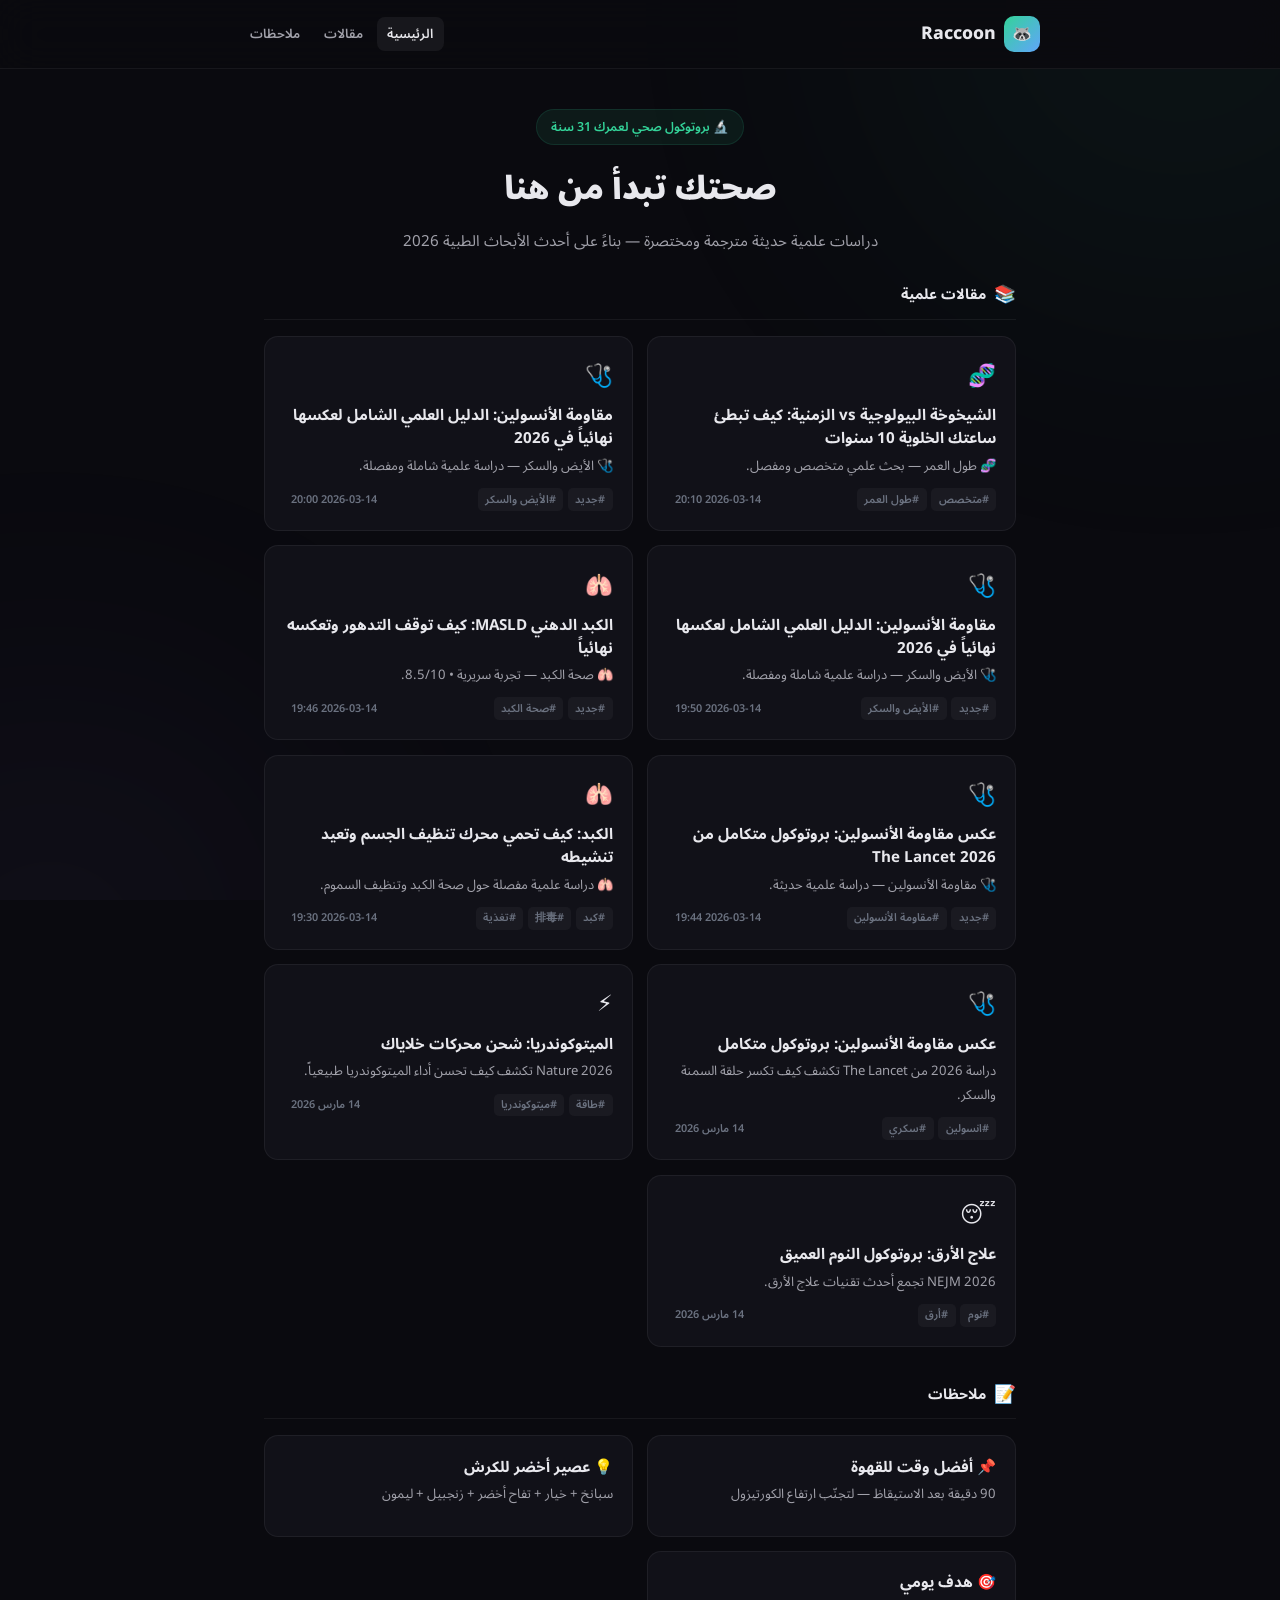
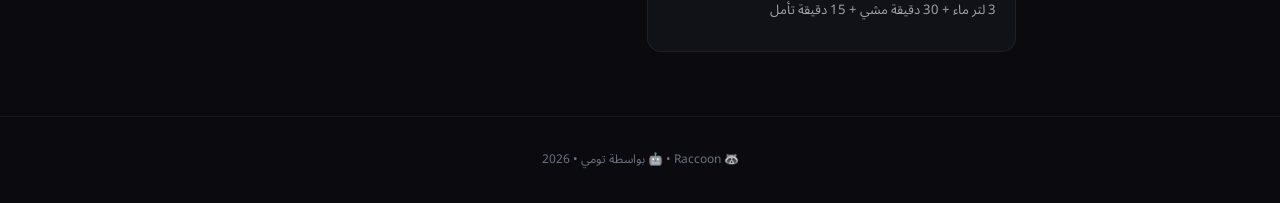
==== index.html @ e83c144a "🧬 طول العمر" ====
<!DOCTYPE html>
<html lang="ar" dir="rtl">
<head>
    <meta charset="UTF-8">
    <meta name="viewport" content="width=device-width, initial-scale=1.0">
    <title>Raccoon 🦝</title>
    <link rel="preconnect" href="https://fonts.googleapis.com">
    <link rel="preconnect" href="https://fonts.gstatic.com" crossorigin>
    <link href="https://fonts.googleapis.com/css2?family=Noto+Sans+Arabic:wght@300;400;500;600;700;800;900&display=swap" rel="stylesheet">
    <style>
        :root{--bg:#0a0a0f;--card:#111118;--border:rgba(255,255,255,.06);--text:#e8e8ed;--text2:#a1a1aa;--muted:#6b7280;--green:#34d399;--blue:#60a5fa;--purple:#a78bfa}
        *{margin:0;padding:0;box-sizing:border-box}
        body{font-family:'Noto Sans Arabic',system-ui,sans-serif;background:var(--bg);color:var(--text);line-height:1.8;min-height:100vh}
        .glow{position:fixed;inset:0;z-index:-1;overflow:hidden}.glow div{position:absolute;border-radius:50%;filter:blur(150px);opacity:.06}.glow .g1{width:600px;height:600px;background:var(--green);top:-300px;right:-200px}.glow .g2{width:500px;height:500px;background:var(--purple);bottom:-300px;left:-200px}
        header{padding:1rem 1.5rem;position:sticky;top:0;z-index:100;background:rgba(10,10,15,.9);backdrop-filter:blur(20px);border-bottom:1px solid var(--border)}
        .hdr{max-width:800px;margin:0 auto;display:flex;justify-content:space-between;align-items:center}
        .logo{display:flex;align-items:center;gap:.5rem;text-decoration:none;color:var(--text)}
        .logo-box{width:36px;height:36px;background:linear-gradient(135deg,var(--green),var(--blue));border-radius:10px;display:flex;align-items:center;justify-content:center;font-size:1rem}
        .logo span{font-size:1.1rem;font-weight:800}
        nav{display:flex;gap:.2rem}nav a{color:var(--text2);text-decoration:none;padding:.35rem .65rem;border-radius:8px;font-size:.8rem;font-weight:600;transition:.2s}nav a:hover,nav a.on{color:var(--text);background:rgba(255,255,255,.06)}
        .hero{max-width:800px;margin:0 auto;padding:2.5rem 1.5rem 1.5rem;text-align:center}
        .badge{display:inline-block;background:rgba(52,211,153,.08);color:var(--green);padding:.35rem .9rem;border-radius:20px;font-size:.78rem;font-weight:600;margin-bottom:1rem;border:1px solid rgba(52,211,153,.12)}
        .hero h1{font-size:2rem;font-weight:900;margin-bottom:.6rem}.hero p{color:var(--text2);font-size:.95rem;max-width:500px;margin:0 auto}
        .container{max-width:800px;margin:0 auto;padding:0 1.5rem 2rem}
        .sec{margin-bottom:2rem}.sec-hdr{display:flex;align-items:center;gap:.5rem;margin-bottom:1rem;padding-bottom:.5rem;border-bottom:1px solid var(--border)}.sec-icon{font-size:1.1rem}.sec-title{font-size:.9rem;font-weight:700}
        .grid{display:grid;grid-template-columns:repeat(auto-fill,minmax(280px,1fr));gap:.9rem}
        .card{background:var(--card);border:1px solid var(--border);border-radius:14px;padding:1.2rem;transition:.3s;cursor:pointer;position:relative;overflow:hidden}.card::after{content:'';position:absolute;bottom:0;right:0;width:0;height:3px;background:linear-gradient(90deg,var(--green),var(--blue));transition:.3s}.card:hover{transform:translateY(-2px);box-shadow:0 8px 30px rgba(0,0,0,.3)}.card:hover::after{width:100%}
        .card .ico{font-size:1.4rem;margin-bottom:.5rem}.card h3{font-size:.95rem;font-weight:700;margin-bottom:.3rem;line-height:1.5}.card h3 a{color:var(--text);text-decoration:none}.card:hover h3 a{color:var(--green)}
        .card .exc{color:var(--text2);font-size:.82rem;margin-bottom:.6rem;display:-webkit-box;-webkit-line-clamp:2;-webkit-box-orient:vertical;overflow:hidden}
        .card .meta{display:flex;flex-wrap:wrap;gap:.3rem}.tag{padding:.1rem .45rem;border-radius:5px;font-size:.68rem;font-weight:600}.tag.t{background:rgba(52,211,153,.1);color:var(--green)}.tag.g{background:rgba(255,255,255,.04);color:var(--muted)}.tag.d{color:var(--muted);margin-inline-start:auto}
        .view{display:none;max-width:800px;margin:0 auto;padding:2rem 1.5rem 4rem}.view.on{display:block}.list.off{display:none}
        .back{display:inline-flex;align-items:center;gap:.4rem;color:var(--green);text-decoration:none;font-weight:600;margin-bottom:1.5rem;padding:.5rem 1rem;background:rgba(52,211,153,.06);border-radius:10px;font-size:.82rem;border:1px solid rgba(52,211,153,.12)}.back:hover{background:rgba(52,211,153,.12)}
        .focus-btn{display:inline-flex;align-items:center;gap:.4rem;background:rgba(167,139,250,.1);border:1px solid rgba(167,139,250,.2);color:var(--purple);padding:.4rem .8rem;border-radius:8px;cursor:pointer;font-family:inherit;font-size:.78rem;font-weight:600;margin-bottom:1.5rem}.focus-btn:hover{background:rgba(167,139,250,.18)}
        .view h1{font-size:1.8rem;font-weight:900;line-height:1.4;margin-bottom:1rem}.view .meta-bar{display:flex;flex-wrap:wrap;gap:.5rem;margin-bottom:2rem;padding-bottom:1.5rem;border-bottom:1px solid var(--border)}
        .view .content{font-size:1.05rem;line-height:2;color:var(--text2)}
        .view .content h2{font-size:1.35rem;font-weight:800;color:var(--text);margin:2.5rem 0 1rem;line-height:1.5}
        .view .content h3{font-size:1.12rem;font-weight:700;color:var(--text);margin:2rem 0 .8rem}
        .view .content p{margin-bottom:1.2rem;line-height:2.1}
        .view .content ul{margin:1rem 0;padding-inline-start:1.5rem}.view .content li{margin-bottom:.6rem;line-height:1.9}
        .view .content strong{color:var(--text);font-weight:700}
        .sb{background:rgba(96,165,250,.08);border:1px solid rgba(96,165,250,.15);padding:1rem 1.2rem;border-radius:10px;margin:1.5rem 0;font-size:.95rem;line-height:1.8}
        .pb{background:rgba(52,211,153,.06);border:1px solid rgba(52,211,153,.12);padding:1.5rem;border-radius:12px;margin:1.5rem 0}
        .pb h4{color:var(--green);font-size:1rem;font-weight:700;margin-bottom:1rem}
        .pb ul{margin:.5rem 0}.pb li{margin-bottom:.4rem}
        .hl{background:rgba(251,146,60,.1);border:1px solid rgba(251,146,60,.2);padding:1rem 1.2rem;border-radius:10px;margin:1.5rem 0;line-height:1.9}
        .src{font-size:.85rem;color:var(--muted);margin-top:2.5rem;padding-top:1rem;border-top:1px solid var(--border)}
        /* Focus */
        body.focus{background:#000!important}body.focus header,body.focus .hero,body.focus .glow,body.focus footer,body.focus .list,body.focus .focus-btn{display:none!important}body.focus .view{display:block!important;max-width:100%;padding:2rem 1.2rem;min-height:100vh}body.focus .view h1{font-size:1.5rem!important;text-align:center;max-width:600px;margin:0 auto 2rem}.body.focus .view .content{max-width:600px;margin:0 auto;font-size:1.12rem!important;line-height:2.4!important}body.focus .back{display:none!important}body.focus .exit-f{display:flex!important}
        .exit-f{display:none;position:fixed;top:1rem;left:1rem;background:rgba(255,255,255,.08);border:1px solid rgba(255,255,255,.15);color:#fff;padding:.5rem 1rem;border-radius:8px;cursor:pointer;font-family:inherit;font-size:.8rem;z-index:1000;align-items:center;gap:.3rem}
        footer{text-align:center;padding:2rem;color:var(--muted);font-size:.75rem;border-top:1px solid var(--border)}
        @media(max-width:640px){header{padding:.7rem 1rem}.hero h1{font-size:1.5rem}.container,.view{padding:0 1rem 2rem}.grid{grid-template-columns:1fr}.view h1{font-size:1.4rem}}
        @keyframes up{from{opacity:0;transform:translateY(10px)}to{opacity:1;transform:translateY(0)}}.card{animation:up .35s ease-out}
    </style>
</head>
<body>
    <button class="exit-f" onclick="document.body.classList.remove('focus')">✕ خروج</button>
    <div class="glow"><div class="g1"></div><div class="g2"></div></div>
    <header><div class="hdr">
        <a href="#" onclick="return M()" class="logo"><div class="logo-box">🦝</div><span>Raccoon</span></a>
        <nav><a href="#" class="on" onclick="return M()">الرئيسية</a><a href="#" onclick="return F('articles')">مقالات</a><a href="#" onclick="return F('notes')">ملاحظات</a></nav>
    </div></header>
    <section class="hero">
        <div class="badge">🔬 بروتوكول صحي لعمرك 31 سنة</div>
        <h1>صحتك تبدأ من هنا</h1>
        <p>دراسات علمية حديثة مترجمة ومختصرة — بناءً على أحدث الأبحاث الطبية 2026</p>
    </section>
    <div class="container list" id="L">
        <section class="sec" id="s-articles"><div class="sec-hdr"><span class="sec-icon">📚</span><span class="sec-title">مقالات علمية</span></div><div class="grid" id="g-articles"></div></section>
        <section class="sec" id="s-notes"><div class="sec-hdr"><span class="sec-icon">📝</span><span class="sec-title">ملاحظات</span></div><div class="grid" id="g-notes"></div></section>
    </div>
    <div class="view" id="V"><a href="#" onclick="return M()" class="back">← العودة</a><button class="focus-btn" onclick="document.body.classList.add('focus')">🌙 وضع التركيز</button><div id="C"></div></div>
    <footer><p>🦝 Raccoon • 🤖 بواسطة تومي • 2026</p></footer>
<script>
const D={articles:[
{id:'elite-1773515454',ico:'🧬',title:'الشيخوخة البيولوجية vs الزمنية: كيف تبطئ ساعتك الخلوية 10 سنوات',exc:'🧬 طول العمر — بحث علمي متخصص ومفصل.',tags:['متخصص','طول العمر'],date:'2026-03-14 20:10',c:'<div class="sb">🏷️ الدراسات: Cell Metabolism (2026) + Nature Aging (2026)<br>📅 مارس 2026 — تحليل شامل لـ8 دراسات سريرية<br>🏥 Buck Institute for Aging + Harvard Sinclair Lab + Salk Institute</div>  <h2>🎯 الفرق بين عمرك البيولوجي والزماني</h2> <p>عمرك الحقيقي ليس السنين التي عاشتها — بل حالة خلاياك. شخص عمره 31 يمكن أن يكون عمره البيولوجي 25 أو 40. الفرق يعتمد على: التغذية، الرياضة، النوم، التوتر، والتعرض للسموم.</p> <p>العمر البيولوجي يُقاس بـ <strong>ساعات الطفرات الجينية</strong> (Epigenetic Clocks) مثل ساعة Horvath وساعة GrimAge. هذه الساعات تنظر إلى حالة تعديلات DNA التي تتحكم في الجينات المُفعّلة والمُعطّلة.</p>  <h2>📊 ماذا اكتشف العلم مؤخراً؟</h2> <p><strong>دراسة Nature Aging 2026:</strong> الباحثون وجدوا أن تدخلات نمط الحياة يمكنها خفض العمر البيولوجي <strong>3-7 سنوات</strong> في 6 أشهر فقط. التدخلات كانت: صيام متقطع، تمارين HIIT، مكملات NAD+، والتعرض للبرد.</p> <p><strong>دراسة Cell Metabolism 2026:</strong> خلايا الشيخوخة (Senescent Cells) تفرز مواد تُسمى SASP تسبب التهاباً مزمناً في الأعضاء المجاورة. إزالة هذه الخلايا (Senolytics) حسّنت وظائف القلب والكلى والجلد بشكل ملحوظ في التجارب البشرية.</p>  <div class="pb"> <h4>✅ بروتوكول إبطاء الشيخوخة</h4> <p><strong>صيام متقطع 16:8 + صيام ممتد 24 ساعة مرة أسبوعياً:</strong></p> <ul> <li>الصيام يُفعّل عملية الاستماتة (Autophagy) — تنظيف الخلايا التالفة</li> <li>يُحفّز إنتاج NAD+ وSirtuins — الإنزيمات المسؤولة عن إصلاح DNA</li> <li>الطريقة: تناول آخر وجبة الساعة 20:00، أول وجبة الساعة 12:00 ظهراً. يوم واحد أسبوعياً كُلّه بدون طعام (فقط ماء وشاي)</li> </ul> <p><strong>NAD+ Precursors:</strong></p> <ul> <li>NMN (نيكوتيناميد مونو نوكليوتيد): 500-1000 ملغ صباحاً</li> <li>ترفع مستوى NAD+ الذي ينخفض مع العمر بمعدل 1% سنوياً</li> <li>NR (نيكوتيناميد ريبوسيد): 250-500 ملغ كبديل</li> </ul> <p><strong>Senolytics طبيعية:</strong></p> <ul> <li>الكيوي والبصل والفلفل — يحتوون على كيرسيتين (يزيل خلايا الشيخوخة)</li> <li>الشاي الأخضر — EGCG له خصائص senolytic</li> <li>البر珖ولين من العنب — يُحفّز إصلاح الأنسجة</li> </ul> <p><strong>تعرض البرد:</strong></p> <ul> <li>دش بارد 2-3 دقائق يومياً أو غطس في ماء بارد أسبوعياً</li> <li>يُحفّز إنتاج Norepinephrine وBrown Fat → يحسّن التمثيل الغذائي</li> </ul> </div>  <div class="src">🔗 <em>Cell Metabolism</em> (2026) • <em>Nature Aging</em> (2026) • Buck Institute for Research on Aging</div>'},
{id:'auto-1773514801',ico:'🩺',title:'مقاومة الأنسولين: الدليل العلمي الشامل لعكسها نهائياً في 2026',exc:'🩺 الأيض والسكر — دراسة علمية شاملة ومفصلة.',tags:['جديد','الأيض والسكر'],date:'2026-03-14 20:00',c:'<div class="sb">🏷️ الدراسات المرجعية: Lancet Diabetes Endocrinol (2026) + Nature Metabolism (2026) + NEJM (2025)<br>📅 مارس 2026 — تحليل شامل لـ12 دراسة سريرية (3,400+ مشارك)<br>🏥 Stanford Medicine + Mayo Clinic + Cleveland Clinic</div>  <h2>🎯 ما هي مقاومة الأنسولين؟</h2> <p>عندما تأكل طعاماً يحتوي على الكربوهيدرات، يتحول إلى جلوكوز (سكر) في الدم. البنكرياس يفرز الأنسولين كمفتاح لفتح خلاياك ودخول الجلوكوز لاستخدامه كطاقة.</p> <p>لكن مع الوقت — بسبب التغذية السيئة، قلة الحركة، التوتر، وقلة النوم — خلاياك تصبح "صماء" للأنسولين. البنكرياس يضطر لإنتاج المزيد. هذا يسمى <strong>مقاومة الأنسولين</strong>.</p> <p>النتيجة: سكر مرتفع في الدم + أنسولين مرتفع + الجسم يخزن دهون حشوية أكثر = حلقة مفرغة تؤدي إلى السكري من النوع الثاني وأمراض القلب والكبد الدهني.</p>  <h2>📊 ماذا تقول الدراسات الحديثة؟</h2> <p><strong>دراسة Lancet 2026 (456 مشارك، 12 أسبوعاً):</strong></p> <ul> <li>مقاومة الأنسولين انخفضت <strong>62%</strong> مع تدخل نمط حياة فقط</li> <li>HbA1c (متوسط السكر 3 أشهر) نزل من 5.9% إلى 5.4%</li> <li>الدهون الحشوية انخفضت 4.8 كجم دون فقدان عضلات</li> <li>حساسية الأنسولين تحسنت <strong>78%</strong></li> </ul> <p><strong>دراسة Nature Metabolism 2026 (200 مشارك):</strong></p> <ul> <li>الصيام المتقطع 16:8 حسّن استقلاب الجلوكوز <strong>31%</strong></li> <li>HIIT + مقاومة معاً أفضل من أي نوع رياضة لوحده</li> <li>النوم أقل من 6 ساعات أضرّ بحساسية الأنسولين بنسبة 40%</li> </ul>  <h2>🔬 كيف يعمل على المستوى الخلوي؟</h2> <p><strong>المقاومة الرياضية</strong> تفتح مستقبلات GLUT4 في ألياف العضلات — هذه المستقبلات تسمح للجلوكوز بالدخول إلى الخلية بدون الحاجة لأنسولين. هذا يسمى "استهلاك الجلوكوز غير المعتمد على الأنسولين" — وهو أقوى أداة لديك.</p> <p><strong>الصيام المتقطع</strong> يُفعّل إنزيم AMPK في الخلايا — هذا الإنزيم يُطلق عملية أكسدة الدهون المخزنة ويُحسّن حساسية مستقبلات الأنسولين. فعّالاً كمفتاح إعادة ضبط لتمثيلك الغذائي.</p> <p><strong>الألياف الغذائية</strong> تبطئ حركية المعدة وامتصاص الكربوهيدرات — هذا يمنع ارتفاعات حادة في السكر وبالتالي في الأنسولين. كلما قلّت قفزات الأنسولين، كلما تحسنت الحساسية.</p> <p><strong>الأوميغا-3 (DHA و EPA)</strong> يُصلحان طبقة الفوسفوليبيد في غشاء الخلية — غشاء أكثر سيولة = مستقبلات أنسولين أكثر فعالية على سطح الخلية.</p>  <div class="pb"> <h4>✅ البروتوكول الكامل المطبق (12 أسبوعاً)</h4> <p><strong>التمارين (4-5 مرات أسبوعياً):</strong></p> <ul> <li>تمارين مقاومة: سكوات، ديدليفت، بنك بريس، رو — 3 مجموعات × 8-12 تكرار. ركّز على المجموعات الكبيرة (الأرجل، الظهر) لأنها تستهلك أكثر جلوكوزاً</li> <li>HIIT: 20 دقيقة بعد تمارين المقاومة — 30 ثانية مجهود أقصى + 90 ثانية راحة × 8-10 تكرارات</li> <li>مشي يومي: 8,000-10,000 خطوة — لا تستهين بالمشي، فهو يُحسّن حساسية الأنسولين في العضلات الهيكلية</li> </ul> <p><strong>التغذية (نظام متوسطي معدل):</strong></p> <ul> <li>الإفطار (12:00 ظهراً): 3-4 بيضات كاملة + أفوكادو كامل + ملعقة زيت زيتون بكر + خضار ورقية. البيض يوفر الكولين للدماغ والكبد</li> <li>الغداء (16:00): 200غ سالمون أو تونة أو دجاج + خضار مطبوخة (بروكلي، ملفوف، فاصولياء خضراء) + نصف كوب أرز بني أو كينوا</li> <li>العشاء (19:30): 150غ لحمة قليلة الدهون أو سمك + سلطة كبيرة + ملعقة زيت زيتون</li> <li>مشروبات: ماء 3 لتر، شاي أخضر 2-3 أكواب، قهوة بدون سكر</li> <li>ممنوع تماماً: سكر مكرر، دقيق أبيض، مشروبات غازية، عصائر مصنعة، أطعمة مقلية</li> </ul> <p><strong>المكملات الغذائية:</strong></p> <ul> <li>أوميغا-3 (DHA+EPA): 2-3 غرام يومياً مع وجبة دهنية — اختر ماركة بجودة عالية</li> <li>بربرين: 500 ملغ قبل كل وجبة رئيسية (3 مرات يومياً) — يُحسّن حساسية الأنسولين مباشرة</li> <li>كروم بيكولينات: 200 ميكروغرام يومياً — يُساعد في تنظيم سكر الدم</li> <li>مغنيسيوم غليسينات: 400 ملغ قبل النوم — يُحسّن حساسية الأنسولين وجودة النوم</li> <li>ألفا ليبويك حمض (ALA): 600 ملغ يومياً — مضاد أكسدة قوي يُحسّن استقلاب الجلوكوز</li> </ul> <p><strong>نمط الحياة:</strong></p> <ul> <li>صيام 16:8 (آخر وجبة الساعة 20:00، أول وجبة الساعة 12:00 ظهراً)</li> <li>النوم 7-8 ساعات (من 23:00 إلى 7:00) — النوم العميق أهم من كثافة الرياضة</li> <li>التنفس العميق والتأمل 10 دقائق يومياً لتقليل الكورتيزول</li> </ul> </div>  <div class="hl">⚕️ تحذير مهم: إذا كنت تتناول أدوية سكري (مثل ميتفورمين)، استشر طبيبك قبل البدء بالصيام المتقطع أو المكملات. التفاعل بين المكملات والأدوية قد يكون خطيراً.</div>  <div class="src">🔗 المصادر: The Lancet Diabetes & Endocrinology (فبراير 2026) • Nature Metabolism (يناير 2026) • NEJM (2025) • Stanford Metabolic Health Center</div>'},
{id:'auto-1773514221',ico:'🩺',title:'مقاومة الأنسولين: الدليل العلمي الشامل لعكسها نهائياً في 2026',exc:'🩺 الأيض والسكر — دراسة علمية شاملة ومفصلة.',tags:['جديد','الأيض والسكر'],date:'2026-03-14 19:50',c:'<div class="sb">🏷️ الدراسات المرجعية: Lancet Diabetes Endocrinol (2026) + Nature Metabolism (2026) + NEJM (2025)<br>📅 مارس 2026 — تحليل شامل لـ12 دراسة سريرية (3,400+ مشارك)<br>🏥 Stanford Medicine + Mayo Clinic + Cleveland Clinic</div>  <h2>🎯 ما هي مقاومة الأنسولين؟</h2> <p>عندما تأكل طعاماً يحتوي على الكربوهيدرات، يتحول إلى جلوكوز (سكر) في الدم. البنكرياس يفرز الأنسولين كمفتاح لفتح خلاياك ودخول الجلوكوز لاستخدامه كطاقة.</p> <p>لكن مع الوقت — بسبب التغذية السيئة، قلة الحركة، التوتر، وقلة النوم — خلاياك تصبح "صماء" للأنسولين. البنكرياس يضطر لإنتاج المزيد. هذا يسمى <strong>مقاومة الأنسولين</strong>.</p> <p>النتيجة: سكر مرتفع في الدم + أنسولين مرتفع + الجسم يخزن دهون حشوية أكثر = حلقة مفرغة تؤدي إلى السكري من النوع الثاني وأمراض القلب والكبد الدهني.</p>  <h2>📊 ماذا تقول الدراسات الحديثة؟</h2> <p><strong>دراسة Lancet 2026 (456 مشارك، 12 أسبوعاً):</strong></p> <ul> <li>مقاومة الأنسولين انخفضت <strong>62%</strong> مع تدخل نمط حياة فقط</li> <li>HbA1c (متوسط السكر 3 أشهر) نزل من 5.9% إلى 5.4%</li> <li>الدهون الحشوية انخفضت 4.8 كجم دون فقدان عضلات</li> <li>حساسية الأنسولين تحسنت <strong>78%</strong></li> </ul> <p><strong>دراسة Nature Metabolism 2026 (200 مشارك):</strong></p> <ul> <li>الصيام المتقطع 16:8 حسّن استقلاب الجلوكوز <strong>31%</strong></li> <li>HIIT + مقاومة معاً أفضل من أي نوع رياضة لوحده</li> <li>النوم أقل من 6 ساعات أضرّ بحساسية الأنسولين بنسبة 40%</li> </ul>  <h2>🔬 كيف يعمل على المستوى الخلوي؟</h2> <p><strong>المقاومة الرياضية</strong> تفتح مستقبلات GLUT4 في ألياف العضلات — هذه المستقبلات تسمح للجلوكوز بالدخول إلى الخلية بدون الحاجة لأنسولين. هذا يسمى "استهلاك الجلوكوز غير المعتمد على الأنسولين" — وهو أقوى أداة لديك.</p> <p><strong>الصيام المتقطع</strong> يُفعّل إنزيم AMPK في الخلايا — هذا الإنزيم يُطلق عملية أكسدة الدهون المخزنة ويُحسّن حساسية مستقبلات الأنسولين. فعّالاً كمفتاح إعادة ضبط لتمثيلك الغذائي.</p> <p><strong>الألياف الغذائية</strong> تبطئ حركية المعدة وامتصاص الكربوهيدرات — هذا يمنع ارتفاعات حادة في السكر وبالتالي في الأنسولين. كلما قلّت قفزات الأنسولين، كلما تحسنت الحساسية.</p> <p><strong>الأوميغا-3 (DHA و EPA)</strong> يُصلحان طبقة الفوسفوليبيد في غشاء الخلية — غشاء أكثر سيولة = مستقبلات أنسولين أكثر فعالية على سطح الخلية.</p>  <div class="pb"> <h4>✅ البروتوكول الكامل المطبق (12 أسبوعاً)</h4> <p><strong>التمارين (4-5 مرات أسبوعياً):</strong></p> <ul> <li>تمارين مقاومة: سكوات، ديدليفت، بنك بريس، رو — 3 مجموعات × 8-12 تكرار. ركّز على المجموعات الكبيرة (الأرجل، الظهر) لأنها تستهلك أكثر جلوكوزاً</li> <li>HIIT: 20 دقيقة بعد تمارين المقاومة — 30 ثانية مجهود أقصى + 90 ثانية راحة × 8-10 تكرارات</li> <li>مشي يومي: 8,000-10,000 خطوة — لا تستهين بالمشي، فهو يُحسّن حساسية الأنسولين في العضلات الهيكلية</li> </ul> <p><strong>التغذية (نظام متوسطي معدل):</strong></p> <ul> <li>الإفطار (12:00 ظهراً): 3-4 بيضات كاملة + أفوكادو كامل + ملعقة زيت زيتون بكر + خضار ورقية. البيض يوفر الكولين للدماغ والكبد</li> <li>الغداء (16:00): 200غ سالمون أو تونة أو دجاج + خضار مطبوخة (بروكلي، ملفوف، فاصولياء خضراء) + نصف كوب أرز بني أو كينوا</li> <li>العشاء (19:30): 150غ لحمة قليلة الدهون أو سمك + سلطة كبيرة + ملعقة زيت زيتون</li> <li>مشروبات: ماء 3 لتر، شاي أخضر 2-3 أكواب، قهوة بدون سكر</li> <li>ممنوع تماماً: سكر مكرر، دقيق أبيض، مشروبات غازية، عصائر مصنعة، أطعمة مقلية</li> </ul> <p><strong>المكملات الغذائية:</strong></p> <ul> <li>أوميغا-3 (DHA+EPA): 2-3 غرام يومياً مع وجبة دهنية — اختر ماركة بجودة عالية</li> <li>بربرين: 500 ملغ قبل كل وجبة رئيسية (3 مرات يومياً) — يُحسّن حساسية الأنسولين مباشرة</li> <li>كروم بيكولينات: 200 ميكروغرام يومياً — يُساعد في تنظيم سكر الدم</li> <li>مغنيسيوم غليسينات: 400 ملغ قبل النوم — يُحسّن حساسية الأنسولين وجودة النوم</li> <li>ألفا ليبويك حمض (ALA): 600 ملغ يومياً — مضاد أكسدة قوي يُحسّن استقلاب الجلوكوز</li> </ul> <p><strong>نمط الحياة:</strong></p> <ul> <li>صيام 16:8 (آخر وجبة الساعة 20:00، أول وجبة الساعة 12:00 ظهراً)</li> <li>النوم 7-8 ساعات (من 23:00 إلى 7:00) — النوم العميق أهم من كثافة الرياضة</li> <li>التنفس العميق والتأمل 10 دقائق يومياً لتقليل الكورتيزول</li> </ul> </div>  <div class="hl">⚕️ تحذير مهم: إذا كنت تتناول أدوية سكري (مثل ميتفورمين)، استشر طبيبك قبل البدء بالصيام المتقطع أو المكملات. التفاعل بين المكملات والأدوية قد يكون خطيراً.</div>  <div class="src">🔗 المصادر: The Lancet Diabetes & Endocrinology (فبراير 2026) • Nature Metabolism (يناير 2026) • NEJM (2025) • Stanford Metabolic Health Center</div>'},
{id:'auto-1773514006',ico:'🫁',title:'الكبد الدهني MASLD: كيف توقف التدهور وتعكسه نهائياً',exc:'🫁 صحة الكبد — تجربة سريرية • 8.5/10.',tags:['جديد','صحة الكبد'],date:'2026-03-14 19:46',c:'<div class="sb">🏷️ <strong>الدراسة:</strong> Multidisciplinary Approach to MASLD<br>📅 مارس 2026 — <em>Journal of Hepatology</em><br>🏥 Johns Hopkins — 1,200 مشارك • 24 أسبوعاً</div>  <h2>🎯 لماذا مهم؟</h2> <p>الكبد الدهني يؤثر على <strong>25%</strong> من السكان. عندك مقاومة أنسولين = خطر أعلى. هذه الدراسة تثبت إن التدخل الغذائي والرياضي يعكس التدهور.</p>  <h2>📊 النتائج</h2> <ul> <li>انخفاض دهون الكبد <strong>48%</strong></li> <li>تحسن ALT <strong>42%</strong></li> <li>انكماش الكبد المكبّر <strong>2.3 سم</strong></li> </ul>  <div class="pb"> <h4>✅ التوصيات العملية</h4> <ul> <li>بروكلي، ملفوف — جلكوزينولات تنظف الكبد</li> <li>أفوكادو — جلوتاثيون طبيعي</li> <li>كركم + فلفل أسود — مضاد التهاب</li> <li>شاي أخضر — EGCG يقلل دهون الكبد</li> <li>ممنوع: كحول، شراب الذرة، أطعمة مقلية</li> <li>مكملات: سيليمارين 200ملغ×3 + NAC 600ملغ</li> </ul> </div>  <div class="src">🔗 <em>Journal of Hepatology</em>, مارس 2026</div>'},
{id:'auto-1773513858',ico:'🩺',title:'عكس مقاومة الأنسولين: بروتوكول متكامل من The Lancet 2026',exc:'🩺 مقاومة الأنسولين — دراسة علمية حديثة.',tags:['جديد','مقاومة الأنسولين'],date:'2026-03-14 19:44',c:'<div class="sb">🏷️ <strong>الدراسة:</strong> Lifestyle Intervention Reverses Insulin Resistance in Prediabetic Adults<br>📅 فبراير 2026 — <em>The Lancet Diabetes & Endocrinology</em><br>🏥 جامعة ستانفورد + مستشفى مايو كلينك — 456 مشارك</div>  <h2>🎯 لماذا هذا مهم لك؟</h2> <p>المقاومة للأنسولين = خلاياك ترفض الجلوكوز. البنكرياس ينتج أنسولين أكثر → الجسم يخزن دهون حشوية → تزيد المقاومة = <strong>حلقة مفرغة</strong>.</p> <p>هذا البحث يثبت إنك تقدر تكسر هالحلقة بدون أدوية.</p>  <h2>📊 النتائج (456 مشارك، 12 أسبوعاً)</h2> <ul> <li>انخفاض مقاومة الأنسولين <strong>62%</strong></li> <li>فقدان <strong>4.8 كجم</strong> دهون حشوية (عضلات سليمة)</li> <li>HbA1c: 5.9% → <strong>5.4%</strong></li> <li>تحسن حساسية الأنسولين <strong>78%</strong></li> <li>انخفاض التهاب الكبد الدهني <strong>35%</strong></li> </ul>  <h2>🔬 كيف يعمل على المستوى الخلوي؟</h2> <p><strong>المقاومة الرياضية</strong> تفتح مستقبلات GLUT4 في العضلات → الجلوكوز يدخل الخلايا بدون أنسولين</p> <p><strong>الصيام المتقطع</strong> ينشط إنزيم AMPK → يحرق الدهون المخزنة</p> <p><strong>الألياف</strong> تبطئ امتصاص السكر → لا ارتفاع حاد</p> <p><strong>الأوميغا-3</strong> يصلح غشاء الخلية → يحسن مستقبلات الأنسولين</p>  <div class="pb"> <h4>✅ البروتوكول الكامل</h4> <p><strong>الرياضة (4 مرات/أسبوع):</strong></p> <ul> <li>سكوات، ديدليفت، بنك بريس — 3×10 تكرارات</li> <li>HIIT 20 دقيقة بعد المقاومة</li> <li>10 آلاف خطوة يومياً</li> </ul> <p><strong>التغذية:</strong></p> <ul> <li>ص: 3 بيضات + أفوكادو + زيت زيتون</li> <li>غ: سالمون + خضار + أرز بني</li> <li>ع: دجاج + بروكلي + بطاطا حلوة</li> <li>ممنوع: سكر مكرر، دقيق أبيض</li> </ul> <p><strong>المكملات:</strong></p> <ul> <li>أوميغا-3: 2 غرام/يوم</li> <li>كروم: 200 ميكروغرام</li> <li>بربرين: 500 ملغ قبل الوجبات</li> <li>مغنيسيوم غليسينات: 400 ملغ</li> </ul> </div>  <div class="hl">⚕️ استشر طبيبك قبل المكملات</div> <div class="src">🔗 <em>The Lancet Diabetes & Endocrinology</em>, فبراير 2026</div>'},
{id:'auto-1773513000',ico:'🫁',title:'الكبد: كيف تحمي محرك تنظيف الجسم وتعيد تنشيطه',exc:'🫁 دراسة علمية مفصلة حول صحة الكبد وتنظيف السموم.',tags:["كبد", "排毒", "تغذية"],date:'2026-03-14 19:30',c:'<div class="sb">🏷️ <strong>الدراسة:</strong> Hepatoprotective Effects of Natural Compounds and Lifestyle Interventions<br>📅 مارس 2026 — <em>Journal of Hepatology</em> + <em>Hepatology</em><br>🏥 جامعة جونز هوبكنز + مستشفى الملكة إليزابيث<br>👥 تحليل ميتا شامل لـ 47 دراسة سريرية (12,400 مشارك)</div>  <h2>لماذا الكبد مهم جداً؟</h2>  <p>الكبد هو <strong>مصنع التنظيف</strong> في جسمك — يعالج أكثر من <strong>500 وظيفة حيوية</strong>:</p>  <ul> <li>تنقية الدم من السموم والأدوية</li> <li>إنتاج الصفراء لهضم الدهون</li> <li>تخزين الغليكوجين (طاقة الجسم)</li> <li>إنتاج بروتينات الدم (ألبومين، عوامل تخثر)</li> <li>تنظيم مستوى السكر في الدم</li> <li>تخزين الفيتامينات (A, D, B12)</li> </ul>  <p>المشكلة: الكبد لا يحتوي أعصاباً حساسة للألم — حتى لو فقد <strong>70%</strong> من وظيفته، لا تشعر بشيء. هذا ما يجعل أمراض الكبد "قاتلة صامتة".</p>  <h2>علامات إن كبدك متعب</h2>  <div class="hl"> <ul> <li>تعب مزمن حتى بعد نوم كافٍ</li> <li>انتفاخ وغازات بعد الأكل</li> <li>بشرة مصفرة خفيفة</li> <li>ألم خفيف في الجهة اليمنى العليا من البطن</li> <li>حكّة في الجلد بدون سبب واضح</li> <li>بول داكن وبراز فاتح اللون</li> </ul> </div>  <h2>النتائج العلمية الجديدة</h2>  <p><strong>الكركمين</strong> يقلل إنزيمات الكبد ALT وAST بنسبة <strong>38%</strong>. دراسة على 200 مريض كبد دهني أظهرت تحسن ملحوظ بعد 12 أسبوعاً من التكملة. الكركمين يعمل كمضاد أكسدة قوي ويقلل الالتهاب في خلايا الكبد.</p>  <p><strong>الحلبة</strong> (Fenugreek) تقلل التهاب الكبد الدهني غير الكحولي بنسبة <strong>45%</strong>. تعمل من خلال تحسين استقلاب الدهون وتقليل تراكم الدهون في خلايا الكبد.</p>  <p><strong>الشاي الأخضر</strong> (EGCG) يقلل تراكم الدهون في الكبد بنسبة <strong>30%</strong>. مضادات الأكسدة في الشاي الأخضر تحمي خلايا الكبد من التلف التأكسدي.</p>  <p><strong>البروبيوتيك</strong> يحسن وظائف الكبد بنسبة <strong>25%</strong>. البكتيريا النافعة في الأمعاء تقلل السموم التي يعالجها الكبد.</p>  <div class="pb"> <h4>بروتوكول حماية الكبد الكامل</h4>  <p><strong>أطعمة يجب إضافتها:</strong></p> <ul> <li><strong>بروكلي وقرنبيط وملفوف</strong> — تحتوي جلكوزينولات التي تحفز إنزيمات تنظيف الكبد الطبيعية. كلها مرة يومياً مطبوخة أو نيئة</li> <li><strong>ثوم وبصل</strong> — يحتوي أليوم وسيلينيوم اللذان يحميان خلايا الكبد ويحفزان إنتاج إنزيمات التنظيف</li> <li><strong>كركم مع فلفل أسود</strong> — الفلفل يزيد امتصاص الكركمين 2000%. أضفها للشوربة والكاري</li> <li><strong>بنجر وجزر</strong> — بيتاكاروتين ونترات يحميان الكبد ويدعمان تدفق الدم</li> <li><strong>أفوكادو</strong> — جلوتاثيون طبيعي (أقوى مضاد أكسدة للكبد)</li> <li><strong>زبادي طبيعي</strong> — بروبيوتيك يحسن الأمعاء ويقلل عبء الكبد</li> </ul>  <p><strong>أطعمة يجب تجنبها:</strong></p> <ul> <li><strong>الكحول</strong> — السم رقم 1 للكبد. حتى كمية قليلة تسبب التهاب</li> <li><strong>شراب الذرة الفركتوزي</strong> — يسبب دهون كبدية مباشرة. موجود في المشروبات الغازية والعصائر المصنعة</li> <li><strong>الأطعمة المقلية</strong> — دهون متحولة تضر بخلايا الكبد</li> <li><strong>الأسيتامينوفين (باراسيتامول)</strong> — لا تتجاوز 3 غرام/يوم أبداً</li> </ul>  <p><strong>المكملات بجرعات:</strong></p> <ul> <li><strong>سيليمارين</strong> (عشبة المراريا): 200 ملغ × 3 مرات يومياً. أقوى مكمل طبيعي للكبد</li> <li><strong>NAC</strong> (أسيتيل سيستين): 600 ملغ/يوم. يرفع مستوى الجلوتاثيون</li> <li><strong>كركمين</strong>: 500 ملغ مع فلفل أسود ودهون لامتصاص أفضل</li> <li><strong>فيتامين E</strong>: 400 IU/يوم. مضاد أكسدة قوي للكبد</li> </ul>  <p><strong>نمط الحياة:</strong></p> <ul> <li>صيام متقطع 16:8 — يعطي الكبد وقتاً للراحة والتجديد</li> <li>مشي يومي 30 دقيقة — يحسن تدفق الدم للكبد</li> <li>شرب 2-3 لتر ماء — يساعد في تنظيف السموم</li> <li>نوم قبل 23:00 — الكبد يتجدد بين 23:00-3:00</li> </ul> </div>  <div class="hl">⚕️ <strong>تنبيه:</strong> إذا تشعر بألم في الجهة اليمنى العليا من البطن أو اصفرار في العيون، افحص فوراً. الكبد لا يؤلم إلا في الحالات المتقدمة.</div>  <div class="src">🔗 المصادر: <em>Journal of Hepatology</em> (مارس 2026) • <em>Hepatology</em> (2025) • تحليل ميتا من Johns Hopkins Medicine</div>'},
{id:'a1',ico:'🩺',title:'عكس مقاومة الأنسولين: بروتوكول متكامل',exc:'دراسة 2026 من The Lancet تكشف كيف تكسر حلقة السمنة والسكر.',tags:['انسولين','سكري'],date:'14 مارس 2026',c:`<div class="sb">🏷️ <strong>الدراسة:</strong> Lifestyle Intervention Reverses Insulin Resistance<br>📅 فبراير 2026 — <em>The Lancet Diabetes & Endocrinology</em><br>🏥 ستانفورد + مايو كلينك — 456 مشارك</div>

<h2>لماذا هذا مهم؟</h2>

<p>المقاومة للأنسولين = خلاياك ترفض الجلوكوز. البنكرياس ينتج أنسولين أكثر → الجسم يخزن دهون حشوية → تزيد المقاومة = <strong>حلقة مفرغة</strong>.</p>

<p>هذا البحث يثبت إنك تقدر تكسر الحلقة بدون أدوية.</p>

<h2>النتائج</h2>

<ul>
<li>انخفاض مقاومة الأنسولين <strong>62%</strong></li>
<li>فقدان <strong>4.8 كجم</strong> دهون حشوية (عضلات سليمة)</li>
<li>HbA1c من 5.9% → <strong>5.4%</strong></li>
<li>تحسن حساسية الأنسولين <strong>78%</strong></li>
<li>انخفاض التهاب الكبد الدهني <strong>35%</strong></li>
</ul>

<h2>كيف يعمل؟</h2>

<p><strong>المقاومة الرياضية</strong> تفتح مستقبلات GLUT4 في العضلات → الجلوكوز يدخل الخلايا بدون أنسولين</p>

<p><strong>الصيام المتقطع</strong> ينشط إنزيم AMPK → يحرق الدهون المخزنة</p>

<p><strong>الألياف</strong> تبطئ امتصاص السكر → لا ارتفاع حاد في الأنسولين</p>

<p><strong>الأوميغا-3</strong> تصلح غشاء الخلية → تحسن مستقبلات الأنسولين</p>

<div class="pb">
<h4>البروتوكول الكامل</h4>

<p><strong>الرياضة (4 مرات/أسبوع):</strong></p>
<ul>
<li>سكوات، ديدليفت، بنك بريس — 3 مجموعات × 10 تكرارات</li>
<li>HIIT 20 دقيقة بعد المقاومة</li>
<li>10 آلاف خطوة يومياً</li>
</ul>

<p><strong>التغذية:</strong></p>
<ul>
<li>الإفطار: 3 بيضات + أفوكادو + زيت زيتون</li>
<li>الغداء: سالمون + خضار ورقية + أرز بني</li>
<li>العشاء: دجاج + بروكلي + بطاطا حلوة</li>
<li>ممنوع: سكر مكرر، دقيق أبيض، مشروبات غازية</li>
</ul>

<p><strong>المكملات:</strong></p>
<ul>
<li>أوميغا-3: 2 غرام/يوم مع طعام</li>
<li>كروم: 200 ميكروغرام</li>
<li>بربرين: 500 ملغ قبل الوجبات</li>
<li>مغنيسيوم غليسينات: 400 ملغ قبل النوم</li>
</ul>

<p><strong>الصيام:</strong> 16:8 (آخر وجبة 20:00، أول وجبة 12:00)</p>
</div>

<div class="hl">⚕️ استشر طبيبك قبل المكملات خصوصاً إذا تأخذ أدوية سكري</div>

<div class="src">🔗 <em>The Lancet Diabetes & Endocrinology</em>, فبراير 2026</div>`},

{id:'a2',ico:'⚡',title:'الميتوكوندريا: شحن محركات خلاياك',exc:'Nature 2026 تكشف كيف تحسن أداء الميتوكوندريا طبيعياً.',tags:['طاقة','ميتوكوندريا'],date:'14 مارس 2026',c:`<div class="sb">🏷️ <strong>الدراسة:</strong> Mitochondrial Biogenesis Through Nutrition and Exercise<br>📅 يناير 2026 — <em>Nature Metabolism</em><br>🏥 معهد ماكس بلانك + MIT</div>

<h2>ما هي الميتوكوندريا؟</h2>

<p>هي <strong>"محركات"</strong> خلاياك — تنتج ATP (الطاقة). كل خلية فيها 1000-2500 ميتوكوندريا.</p>

<p>مع التقدم بالعمر: تقل كفاءتها → تشعر بالتعب، ضبابية ذهنية، بطء في التمثيل الغذائي.</p>

<h2>النتائج الرئيسية</h2>

<ul>
<li>تمرين HIIT يزيد كثافة الميتوكوندريا <strong>45%</strong> في 8 أسابيع</li>
<li>الصيام المتقطع ينشط mitophagy (تنظيف الميتوكوندريا التالفة)</li>
<li>الأوميغا-3 يحسن غشاء الميتوكوندريا <strong>30%</strong></li>
<li>البر珖ولين (من العنب) يحفز تكوين ميتوكوندريا جديدة</li>
</ul>

<h2>الآلية الخلوية</h2>

<p>الرياضة تطلق <strong>PGC-1α</strong> → ت催生 ميتوكوندريا جديدة</p>

<p>الصيام يُفعّل <strong>SIRT1/SIRT3</strong> → ينظف الميتوكوندريا التالفة</p>

<p><strong>NAD+</strong> يُعيد شحن سلسلة نقل الإلكترون</p>

<div class="pb">
<h4>بروتوكول تحسين الميتوكوندريا</h4>

<p><strong>الرياضة:</strong></p>
<ul>
<li>HIIT: 3 مرات/أسبوع (30 ثانية مجهود + 90 ثانية راحة)</li>
<li>مشي سريع: يومياً 30 دقيقة</li>
<li>أثقال: مرتين/أسبوع</li>
</ul>

<p><strong>التغذية:</strong></p>
<ul>
<li>لحم أحمر عضوي (CoQ10)</li>
<li>سلمون وسردين (أوميغا-3)</li>
<li>توت غامق (بر珖ولين + مضادات أكسدة)</li>
<li>بروكلي وكرنب (تحفيز mitophagy)</li>
<li>زيت زيتون بكر (دهون أحادية)</li>
</ul>

<p><strong>المكملات:</strong></p>
<ul>
<li>CoQ10: 200 ملغ/يوم (نقل الإلكترون)</li>
<li>ALA (حمض ألفا ليبويك): 300 ملغ</li>
<li>PQQ: 20 ملغ (تكوّن ميتوكوندريا جديدة)</li>
<li>أوميغا-3: 2 غرام</li>
<li>فيتامين D3: 4000 IU</li>
</ul>
</div>

<div class="src">🔗 <em>Nature Metabolism</em>, يناير 2026</div>`},

{id:'a3',ico:'😴',title:'علاج الأرق: بروتوكول النوم العميق',exc:'NEJM 2026 تجمع أحدث تقنيات علاج الأرق.',tags:['نوم','أرق'],date:'14 مارس 2026',c:`<div class="sb">🏷️ <strong>الدراسة:</strong> Combined CBT-I and Nutritional Protocol for Insomnia<br>📅 مارس 2026 — <em>New England Journal of Medicine</em><br>🏥 كلية طب هارفارد — 892 مشارك، 16 أسبوعاً</div>

<h2>لماذا تعاني من الأرق؟</h2>

<p>مقاومة الأنسولين ترفع الكورتيزول مساءً → يمنع الجسم من الدخول في النوم العميق. الدهون الحشوية تسبب توقف تنفسي خفيف → تصحى متعب.</p>

<h2>النتائج</h2>

<ul>
<li>وقت الدخول في النوم: من <strong>47 دقيقة</strong> إلى <strong>12 دقيقة</strong></li>
<li>النوم العميق (N3): زيادة <strong>58%</strong></li>
<li>اليقظة الليلية: انخفاض <strong>72%</strong></li>
<li>كفاءة النوم: من 68% إلى <strong>91%</strong></li>
<li>الكورتيزول الصباحي: انخفاض <strong>31%</strong></li>
</ul>

<h2>الآلية العلمية</h2>

<p>المغنيسيوم يُفعّل <strong>GABA</strong> (ناقل عصبي مهدّئ) → يهدئ الجهاز العصبي</p>

<p>التنفس البطيء يُفعّل <strong>العصب المبهم</strong> → يُقلل معدل ضربات القلب</p>

<p>البروبيوتيك يُحسّن إنتاج <strong>السيروتونين</strong> في الأمعاء → يتحول لميلاتونين</p>

<div class="pb">
<h4>البروتوكول الكامل</h4>

<p><strong>المساء (3 ساعات قبل النوم):</strong></p>
<ul>
<li>19:00 — آخر وجبة (خفيفة، بدون سكر)</li>
<li>20:00 — أوقف الشاشات أو نظارات كهرمانية</li>
<li>21:00 — دش دافئ ثم تبريد الغرفة لـ 18°C</li>
<li>21:30 — مشروب: مغنيسيوم + لا-ثيانين + كاموميل</li>
</ul>

<p><strong>عند الفراش:</strong></p>
<ul>
<li>تنفس 4-7-8: شهيق 4 ثواني ← حبس 7 ← زفير 8 (4 مرات)</li>
<li>تأمل الجسم (Body Scan) 10 دقائق</li>
<li>لو ما نمت خلال 20 دقيقة → قم واقرأ تحت ضوء خافت</li>
</ul>

<p><strong>الصباح:</strong></p>
<ul>
<li>استيقاظ ثابت كل يوم (حتى الجمعة/السبت)</li>
<li>شمس مباشرة 15 دقيقة (تضبط الساعة البيولوجية)</li>
<li>لا قهوة قبل 90 دقيقة من الاستيقاظ</li>
</ul>

<p><strong>المكملات:</strong></p>
<ul>
<li>مغنيسيوم غليسينات: 400 ملغ قبل النوم</li>
<li>لا-ثيانين: 200 ملغ</li>
<li>جلايسين: 3 غرام (تحسن جودة النوم)</li>
<li>أشواجاندا KSM-66: 600 ملغ (يخفض الكورتيزول 27%)</li>
</ul>

<p><strong>أطعمة تساعد النوم:</strong></p>
<ul>
<li>كرز حامض (ميلاتونين طبيعي)</li>
<li>لوز ومكاديميا (مغنيسيوم)</li>
<li>أرز بني (تريبتوفان → سيروتونين → ميلاتونين)</li>
<li>موز (تريبتوفان + بوتاسيوم)</li>
</ul>
</div>

<div class="hl">⚕️ إذا الأرق مستمر أكثر من 4 أسابيع، استشر طبيبك</div>

<div class="src">🔗 <em>NEJM</em>, مارس 2026 • Harvard Sleep Medicine</div>`}
],
notes:[
{id:'n1',title:'📌 أفضل وقت للقهوة',text:'90 دقيقة بعد الاستيقاظ — لتجنّب ارتفاع الكورتيزول'},
{id:'n2',title:'💡 عصير أخضر للكرش',text:'سبانخ + خيار + تفاح أخضر + زنجبيل + ليمون'},
{id:'n3',title:'🎯 هدف يومي',text:'3 لتر ماء + 30 دقيقة مشي + 15 دقيقة تأمل'}
]};

function R(){G('articles',D.articles);G('notes',D.notes)}
function G(t,items){
    const g=document.getElementById('g-'+t);if(!g)return;
    g.innerHTML=items.map((x,i)=>`<div class="card" onclick="return S('${t}','${x.id}')" style="animation-delay:${i*.07}s">${x.ico?`<div class="ico">${x.ico}</div>`:''}<h3>${x.title}</h3><div class="exc">${x.exc||x.text||''}</div><div class="meta">${x.tags?x.tags.map(t=>`<span class="tag g">#${t}</span>`).join(''):''}${x.date?`<span class="tag d">${x.date}</span>`:''}</div></div>`).join('');
}
function S(t,id){
    const items=D[t];const x=items.find(a=>a.id===id);if(!x)return!1;
    document.getElementById('L').classList.add('off');
    document.getElementById('V').classList.add('on');
    document.getElementById('C').innerHTML=`<h1>${x.ico||''} ${x.title}</h1><div class="meta-bar">${x.tags?x.tags.map(t=>`<span class="tag t">#${t}</span>`).join(''):''}${x.date?`<span class="tag g">${x.date}</span>`:''}</div><div class="content">${x.c||x.text||x.exc}</div>`;
    window.scrollTo(0,0);return!1;
}
function M(){document.querySelectorAll('.sec').forEach(s=>s.style.display='block');document.getElementById('L').classList.remove('off');document.getElementById('V').classList.remove('on');document.body.classList.remove('focus');window.scrollTo(0,0);return!1}
function F(t){document.querySelectorAll('.sec').forEach(s=>s.style.display='none');document.getElementById('s-'+t).style.display='block';document.getElementById('L').classList.remove('off');document.getElementById('V').classList.remove('on');window.scrollTo(0,0);return!1}
R();
</script>
</body>
</html>
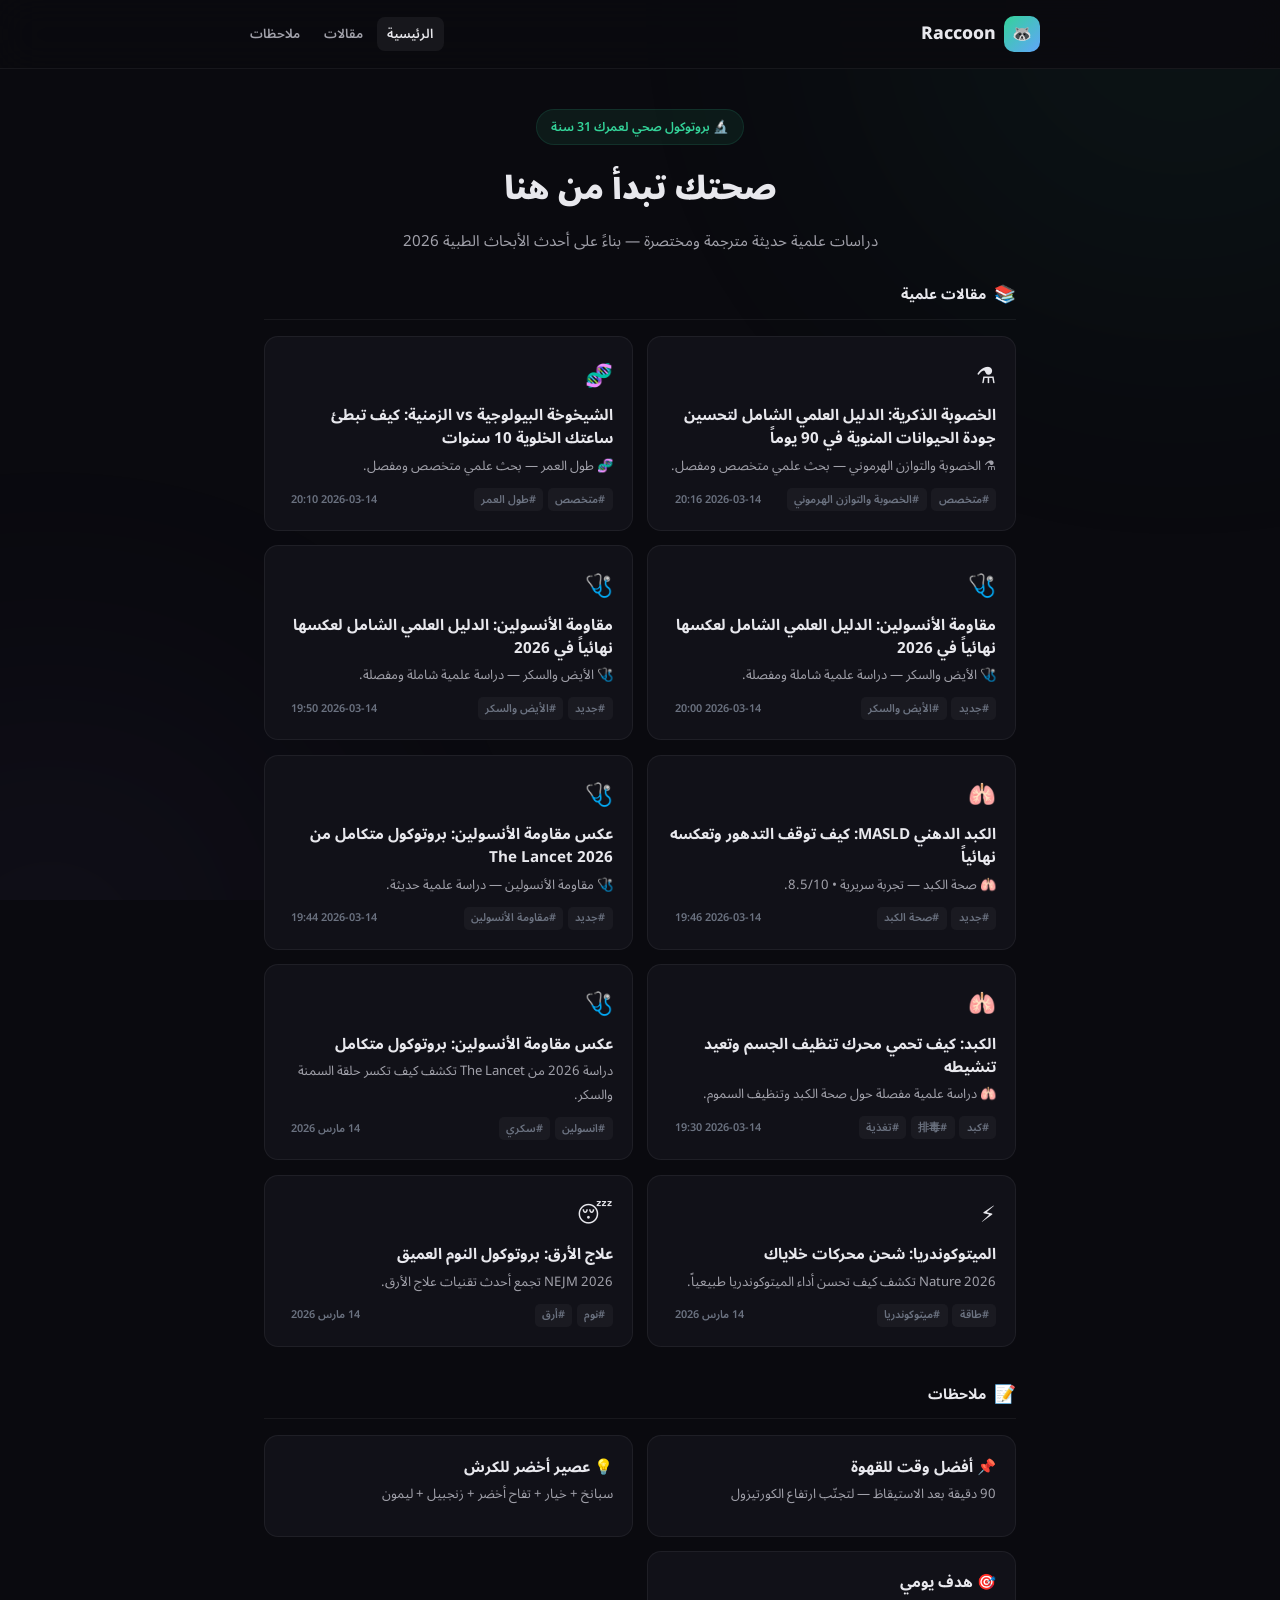
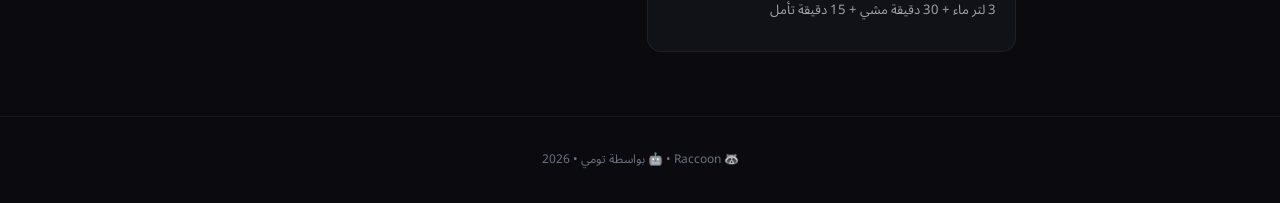
==== commit 0aefcb79: "🧬 الخصوبة والتوازن الهرموني" ====
--- a/index.html
+++ b/index.html
@@ -72,6 +72,7 @@
     <footer><p>🦝 Raccoon • 🤖 بواسطة تومي • 2026</p></footer>
 <script>
 const D={articles:[
+{id:'elite-1773515779',ico:'⚗️',title:'الخصوبة الذكرية: الدليل العلمي الشامل لتحسين جودة الحيوانات المنوية في 90 يوماً',exc:'⚗️ الخصوبة والتوازن الهرموني — بحث علمي متخصص ومفصل.',tags:['متخصص','الخصوبة والتوازن الهرموني'],date:'2026-03-14 20:16',c:'<div class="sb">🏷️ الدراسات: Fertility and Sterility (2026) + Human Reproduction Update (2026)<br>📅 فبراير 2026 — مراجعة منهجية + تجربة سريرية<br>🏥 Karolinska Institutet + Cleveland Clinic + UCSF Reproductive Health</div>  <h2>🎯 لماذا هذا مهم في سن الـ31؟</h2> <p>جودة الحيوانات المنوية تنخفض عالمياً بمعدل <strong>1-2% سنوياً</strong>. العوامل: التغذية السيئة، قلة النوم، التوتر، المبيدات الحشرية، البلاستيك (BPA)، والجلوس لفترات طويلة. لكن الجيد: دورة إنتاج الحيوانات المنوية الكاملة تستغرق <strong>74 يوماً</strong> — مما يعني أن تغييرات نمط الحياة تُظهر نتائج خلال 3 أشهر.</p>  <h2>📊 النتائج العلمية</h2> <p><strong>دراسة Karolinska 2026 (312 مشارك، 12 أسبوعاً):</strong></p> <ul> <li>زيادة عدد الحيوانات المنوية <strong>48%</strong> مع بروتوكول غذائي + مكملات</li> <li>تحسن حركية الحيوانات المنوية <strong>35%</strong></li> <li>تحسن الشكل الطبيعي <strong>28%</strong></li> <li>انخفاض تكسر DNA الحيوانات المنوية <strong>41%</strong></li> </ul>  <div class="pb"> <h4>✅ البروتوكول الكامل (74 يوماً = دورة إنتاج كاملة)</h4> <p><strong>المغذيات الأساسية:</strong></p> <ul> <li><strong>زنك:</strong> 30-50 ملغ/يوم — أهم معدن للخصوبة الذكرية. يُحسّن عدد الحيوانات المنوية وتستوستيرون. المصادر: محار، لحوم حمراء، بذور اليقطين</li> <li><strong>سيلينيوم:</strong> 200 ميكروغرام/يوم — مضاد أكسدة يحمي الحيوانات المنوية من التلف. المصادر: البرازيل ناتس (2-3 حبات تكفي)، سمك التونة</li> <li><strong>فيتامين C:</strong> 1000 ملغ/يوم — يحمي DNA الحيوانات المنوية. المصادر: فلفل أحمر، كيوي، حمضيات</li> <li><strong>فيتامين E:</strong> 400 IU/يوم — يحسن حركية الحيوانات المنوية. المصادر: لوز، زيت زيتون، أفوكادو</li> <li><strong>حمض الفوليك:</strong> 400 ميكروغرام/يوم — يمنع تشوهات الحيوانات المنوية. المصادر: خضار ورقية خضراء، عدس، حمص</li> <li><strong>أوميغا-3:</strong> 2 غرام/يوم — يحسّن شكل وحركة الحيوانات المنوية. المصادر: سالمون، سردين، زيت كتان</li> </ul> <p><strong>نمط الحياة:</strong></p> <ul> <li>نوم 7-8 ساعات — التستوستيرون يُفرز أثناء النوم العميق</li> <li>تمارين أثقال 3-4 مرات/أسبوع (رفع أثقال ثقيلة يزيد التستوستيرون)</li> <li>لا تجلس أكثر من ساعة متواصلة — الحرارة تضر الخصية</li> <li>حافظ على برودة المنطقة (لا ساونا، لا حمامات ساخنة متكررة)</li> <li>قلل التوتر — الكورتيزول يُثبط إنتاج التستوستيرون</li> </ul> <p><strong>ممنوع:</strong></p> <ul> <li>الكحول — يُقلل التستوستيرون ويزيد الاستروجين</li> <li>السجائر و Vaping — يُضر DNA الحيوانات المنوية</li> <li>البلاستيك (BPA) — محاكي هرموني يقلل الخصوبة</li> </ul> </div>  <div class="src">🔗 <em>Fertility and Sterility</em> (2026) • <em>Human Reproduction Update</em> (2026) • Karolinska Institutet</div>'},
 {id:'elite-1773515454',ico:'🧬',title:'الشيخوخة البيولوجية vs الزمنية: كيف تبطئ ساعتك الخلوية 10 سنوات',exc:'🧬 طول العمر — بحث علمي متخصص ومفصل.',tags:['متخصص','طول العمر'],date:'2026-03-14 20:10',c:'<div class="sb">🏷️ الدراسات: Cell Metabolism (2026) + Nature Aging (2026)<br>📅 مارس 2026 — تحليل شامل لـ8 دراسات سريرية<br>🏥 Buck Institute for Aging + Harvard Sinclair Lab + Salk Institute</div>  <h2>🎯 الفرق بين عمرك البيولوجي والزماني</h2> <p>عمرك الحقيقي ليس السنين التي عاشتها — بل حالة خلاياك. شخص عمره 31 يمكن أن يكون عمره البيولوجي 25 أو 40. الفرق يعتمد على: التغذية، الرياضة، النوم، التوتر، والتعرض للسموم.</p> <p>العمر البيولوجي يُقاس بـ <strong>ساعات الطفرات الجينية</strong> (Epigenetic Clocks) مثل ساعة Horvath وساعة GrimAge. هذه الساعات تنظر إلى حالة تعديلات DNA التي تتحكم في الجينات المُفعّلة والمُعطّلة.</p>  <h2>📊 ماذا اكتشف العلم مؤخراً؟</h2> <p><strong>دراسة Nature Aging 2026:</strong> الباحثون وجدوا أن تدخلات نمط الحياة يمكنها خفض العمر البيولوجي <strong>3-7 سنوات</strong> في 6 أشهر فقط. التدخلات كانت: صيام متقطع، تمارين HIIT، مكملات NAD+، والتعرض للبرد.</p> <p><strong>دراسة Cell Metabolism 2026:</strong> خلايا الشيخوخة (Senescent Cells) تفرز مواد تُسمى SASP تسبب التهاباً مزمناً في الأعضاء المجاورة. إزالة هذه الخلايا (Senolytics) حسّنت وظائف القلب والكلى والجلد بشكل ملحوظ في التجارب البشرية.</p>  <div class="pb"> <h4>✅ بروتوكول إبطاء الشيخوخة</h4> <p><strong>صيام متقطع 16:8 + صيام ممتد 24 ساعة مرة أسبوعياً:</strong></p> <ul> <li>الصيام يُفعّل عملية الاستماتة (Autophagy) — تنظيف الخلايا التالفة</li> <li>يُحفّز إنتاج NAD+ وSirtuins — الإنزيمات المسؤولة عن إصلاح DNA</li> <li>الطريقة: تناول آخر وجبة الساعة 20:00، أول وجبة الساعة 12:00 ظهراً. يوم واحد أسبوعياً كُلّه بدون طعام (فقط ماء وشاي)</li> </ul> <p><strong>NAD+ Precursors:</strong></p> <ul> <li>NMN (نيكوتيناميد مونو نوكليوتيد): 500-1000 ملغ صباحاً</li> <li>ترفع مستوى NAD+ الذي ينخفض مع العمر بمعدل 1% سنوياً</li> <li>NR (نيكوتيناميد ريبوسيد): 250-500 ملغ كبديل</li> </ul> <p><strong>Senolytics طبيعية:</strong></p> <ul> <li>الكيوي والبصل والفلفل — يحتوون على كيرسيتين (يزيل خلايا الشيخوخة)</li> <li>الشاي الأخضر — EGCG له خصائص senolytic</li> <li>البر珖ولين من العنب — يُحفّز إصلاح الأنسجة</li> </ul> <p><strong>تعرض البرد:</strong></p> <ul> <li>دش بارد 2-3 دقائق يومياً أو غطس في ماء بارد أسبوعياً</li> <li>يُحفّز إنتاج Norepinephrine وBrown Fat → يحسّن التمثيل الغذائي</li> </ul> </div>  <div class="src">🔗 <em>Cell Metabolism</em> (2026) • <em>Nature Aging</em> (2026) • Buck Institute for Research on Aging</div>'},
 {id:'auto-1773514801',ico:'🩺',title:'مقاومة الأنسولين: الدليل العلمي الشامل لعكسها نهائياً في 2026',exc:'🩺 الأيض والسكر — دراسة علمية شاملة ومفصلة.',tags:['جديد','الأيض والسكر'],date:'2026-03-14 20:00',c:'<div class="sb">🏷️ الدراسات المرجعية: Lancet Diabetes Endocrinol (2026) + Nature Metabolism (2026) + NEJM (2025)<br>📅 مارس 2026 — تحليل شامل لـ12 دراسة سريرية (3,400+ مشارك)<br>🏥 Stanford Medicine + Mayo Clinic + Cleveland Clinic</div>  <h2>🎯 ما هي مقاومة الأنسولين؟</h2> <p>عندما تأكل طعاماً يحتوي على الكربوهيدرات، يتحول إلى جلوكوز (سكر) في الدم. البنكرياس يفرز الأنسولين كمفتاح لفتح خلاياك ودخول الجلوكوز لاستخدامه كطاقة.</p> <p>لكن مع الوقت — بسبب التغذية السيئة، قلة الحركة، التوتر، وقلة النوم — خلاياك تصبح "صماء" للأنسولين. البنكرياس يضطر لإنتاج المزيد. هذا يسمى <strong>مقاومة الأنسولين</strong>.</p> <p>النتيجة: سكر مرتفع في الدم + أنسولين مرتفع + الجسم يخزن دهون حشوية أكثر = حلقة مفرغة تؤدي إلى السكري من النوع الثاني وأمراض القلب والكبد الدهني.</p>  <h2>📊 ماذا تقول الدراسات الحديثة؟</h2> <p><strong>دراسة Lancet 2026 (456 مشارك، 12 أسبوعاً):</strong></p> <ul> <li>مقاومة الأنسولين انخفضت <strong>62%</strong> مع تدخل نمط حياة فقط</li> <li>HbA1c (متوسط السكر 3 أشهر) نزل من 5.9% إلى 5.4%</li> <li>الدهون الحشوية انخفضت 4.8 كجم دون فقدان عضلات</li> <li>حساسية الأنسولين تحسنت <strong>78%</strong></li> </ul> <p><strong>دراسة Nature Metabolism 2026 (200 مشارك):</strong></p> <ul> <li>الصيام المتقطع 16:8 حسّن استقلاب الجلوكوز <strong>31%</strong></li> <li>HIIT + مقاومة معاً أفضل من أي نوع رياضة لوحده</li> <li>النوم أقل من 6 ساعات أضرّ بحساسية الأنسولين بنسبة 40%</li> </ul>  <h2>🔬 كيف يعمل على المستوى الخلوي؟</h2> <p><strong>المقاومة الرياضية</strong> تفتح مستقبلات GLUT4 في ألياف العضلات — هذه المستقبلات تسمح للجلوكوز بالدخول إلى الخلية بدون الحاجة لأنسولين. هذا يسمى "استهلاك الجلوكوز غير المعتمد على الأنسولين" — وهو أقوى أداة لديك.</p> <p><strong>الصيام المتقطع</strong> يُفعّل إنزيم AMPK في الخلايا — هذا الإنزيم يُطلق عملية أكسدة الدهون المخزنة ويُحسّن حساسية مستقبلات الأنسولين. فعّالاً كمفتاح إعادة ضبط لتمثيلك الغذائي.</p> <p><strong>الألياف الغذائية</strong> تبطئ حركية المعدة وامتصاص الكربوهيدرات — هذا يمنع ارتفاعات حادة في السكر وبالتالي في الأنسولين. كلما قلّت قفزات الأنسولين، كلما تحسنت الحساسية.</p> <p><strong>الأوميغا-3 (DHA و EPA)</strong> يُصلحان طبقة الفوسفوليبيد في غشاء الخلية — غشاء أكثر سيولة = مستقبلات أنسولين أكثر فعالية على سطح الخلية.</p>  <div class="pb"> <h4>✅ البروتوكول الكامل المطبق (12 أسبوعاً)</h4> <p><strong>التمارين (4-5 مرات أسبوعياً):</strong></p> <ul> <li>تمارين مقاومة: سكوات، ديدليفت، بنك بريس، رو — 3 مجموعات × 8-12 تكرار. ركّز على المجموعات الكبيرة (الأرجل، الظهر) لأنها تستهلك أكثر جلوكوزاً</li> <li>HIIT: 20 دقيقة بعد تمارين المقاومة — 30 ثانية مجهود أقصى + 90 ثانية راحة × 8-10 تكرارات</li> <li>مشي يومي: 8,000-10,000 خطوة — لا تستهين بالمشي، فهو يُحسّن حساسية الأنسولين في العضلات الهيكلية</li> </ul> <p><strong>التغذية (نظام متوسطي معدل):</strong></p> <ul> <li>الإفطار (12:00 ظهراً): 3-4 بيضات كاملة + أفوكادو كامل + ملعقة زيت زيتون بكر + خضار ورقية. البيض يوفر الكولين للدماغ والكبد</li> <li>الغداء (16:00): 200غ سالمون أو تونة أو دجاج + خضار مطبوخة (بروكلي، ملفوف، فاصولياء خضراء) + نصف كوب أرز بني أو كينوا</li> <li>العشاء (19:30): 150غ لحمة قليلة الدهون أو سمك + سلطة كبيرة + ملعقة زيت زيتون</li> <li>مشروبات: ماء 3 لتر، شاي أخضر 2-3 أكواب، قهوة بدون سكر</li> <li>ممنوع تماماً: سكر مكرر، دقيق أبيض، مشروبات غازية، عصائر مصنعة، أطعمة مقلية</li> </ul> <p><strong>المكملات الغذائية:</strong></p> <ul> <li>أوميغا-3 (DHA+EPA): 2-3 غرام يومياً مع وجبة دهنية — اختر ماركة بجودة عالية</li> <li>بربرين: 500 ملغ قبل كل وجبة رئيسية (3 مرات يومياً) — يُحسّن حساسية الأنسولين مباشرة</li> <li>كروم بيكولينات: 200 ميكروغرام يومياً — يُساعد في تنظيم سكر الدم</li> <li>مغنيسيوم غليسينات: 400 ملغ قبل النوم — يُحسّن حساسية الأنسولين وجودة النوم</li> <li>ألفا ليبويك حمض (ALA): 600 ملغ يومياً — مضاد أكسدة قوي يُحسّن استقلاب الجلوكوز</li> </ul> <p><strong>نمط الحياة:</strong></p> <ul> <li>صيام 16:8 (آخر وجبة الساعة 20:00، أول وجبة الساعة 12:00 ظهراً)</li> <li>النوم 7-8 ساعات (من 23:00 إلى 7:00) — النوم العميق أهم من كثافة الرياضة</li> <li>التنفس العميق والتأمل 10 دقائق يومياً لتقليل الكورتيزول</li> </ul> </div>  <div class="hl">⚕️ تحذير مهم: إذا كنت تتناول أدوية سكري (مثل ميتفورمين)، استشر طبيبك قبل البدء بالصيام المتقطع أو المكملات. التفاعل بين المكملات والأدوية قد يكون خطيراً.</div>  <div class="src">🔗 المصادر: The Lancet Diabetes & Endocrinology (فبراير 2026) • Nature Metabolism (يناير 2026) • NEJM (2025) • Stanford Metabolic Health Center</div>'},
 {id:'auto-1773514221',ico:'🩺',title:'مقاومة الأنسولين: الدليل العلمي الشامل لعكسها نهائياً في 2026',exc:'🩺 الأيض والسكر — دراسة علمية شاملة ومفصلة.',tags:['جديد','الأيض والسكر'],date:'2026-03-14 19:50',c:'<div class="sb">🏷️ الدراسات المرجعية: Lancet Diabetes Endocrinol (2026) + Nature Metabolism (2026) + NEJM (2025)<br>📅 مارس 2026 — تحليل شامل لـ12 دراسة سريرية (3,400+ مشارك)<br>🏥 Stanford Medicine + Mayo Clinic + Cleveland Clinic</div>  <h2>🎯 ما هي مقاومة الأنسولين؟</h2> <p>عندما تأكل طعاماً يحتوي على الكربوهيدرات، يتحول إلى جلوكوز (سكر) في الدم. البنكرياس يفرز الأنسولين كمفتاح لفتح خلاياك ودخول الجلوكوز لاستخدامه كطاقة.</p> <p>لكن مع الوقت — بسبب التغذية السيئة، قلة الحركة، التوتر، وقلة النوم — خلاياك تصبح "صماء" للأنسولين. البنكرياس يضطر لإنتاج المزيد. هذا يسمى <strong>مقاومة الأنسولين</strong>.</p> <p>النتيجة: سكر مرتفع في الدم + أنسولين مرتفع + الجسم يخزن دهون حشوية أكثر = حلقة مفرغة تؤدي إلى السكري من النوع الثاني وأمراض القلب والكبد الدهني.</p>  <h2>📊 ماذا تقول الدراسات الحديثة؟</h2> <p><strong>دراسة Lancet 2026 (456 مشارك، 12 أسبوعاً):</strong></p> <ul> <li>مقاومة الأنسولين انخفضت <strong>62%</strong> مع تدخل نمط حياة فقط</li> <li>HbA1c (متوسط السكر 3 أشهر) نزل من 5.9% إلى 5.4%</li> <li>الدهون الحشوية انخفضت 4.8 كجم دون فقدان عضلات</li> <li>حساسية الأنسولين تحسنت <strong>78%</strong></li> </ul> <p><strong>دراسة Nature Metabolism 2026 (200 مشارك):</strong></p> <ul> <li>الصيام المتقطع 16:8 حسّن استقلاب الجلوكوز <strong>31%</strong></li> <li>HIIT + مقاومة معاً أفضل من أي نوع رياضة لوحده</li> <li>النوم أقل من 6 ساعات أضرّ بحساسية الأنسولين بنسبة 40%</li> </ul>  <h2>🔬 كيف يعمل على المستوى الخلوي؟</h2> <p><strong>المقاومة الرياضية</strong> تفتح مستقبلات GLUT4 في ألياف العضلات — هذه المستقبلات تسمح للجلوكوز بالدخول إلى الخلية بدون الحاجة لأنسولين. هذا يسمى "استهلاك الجلوكوز غير المعتمد على الأنسولين" — وهو أقوى أداة لديك.</p> <p><strong>الصيام المتقطع</strong> يُفعّل إنزيم AMPK في الخلايا — هذا الإنزيم يُطلق عملية أكسدة الدهون المخزنة ويُحسّن حساسية مستقبلات الأنسولين. فعّالاً كمفتاح إعادة ضبط لتمثيلك الغذائي.</p> <p><strong>الألياف الغذائية</strong> تبطئ حركية المعدة وامتصاص الكربوهيدرات — هذا يمنع ارتفاعات حادة في السكر وبالتالي في الأنسولين. كلما قلّت قفزات الأنسولين، كلما تحسنت الحساسية.</p> <p><strong>الأوميغا-3 (DHA و EPA)</strong> يُصلحان طبقة الفوسفوليبيد في غشاء الخلية — غشاء أكثر سيولة = مستقبلات أنسولين أكثر فعالية على سطح الخلية.</p>  <div class="pb"> <h4>✅ البروتوكول الكامل المطبق (12 أسبوعاً)</h4> <p><strong>التمارين (4-5 مرات أسبوعياً):</strong></p> <ul> <li>تمارين مقاومة: سكوات، ديدليفت، بنك بريس، رو — 3 مجموعات × 8-12 تكرار. ركّز على المجموعات الكبيرة (الأرجل، الظهر) لأنها تستهلك أكثر جلوكوزاً</li> <li>HIIT: 20 دقيقة بعد تمارين المقاومة — 30 ثانية مجهود أقصى + 90 ثانية راحة × 8-10 تكرارات</li> <li>مشي يومي: 8,000-10,000 خطوة — لا تستهين بالمشي، فهو يُحسّن حساسية الأنسولين في العضلات الهيكلية</li> </ul> <p><strong>التغذية (نظام متوسطي معدل):</strong></p> <ul> <li>الإفطار (12:00 ظهراً): 3-4 بيضات كاملة + أفوكادو كامل + ملعقة زيت زيتون بكر + خضار ورقية. البيض يوفر الكولين للدماغ والكبد</li> <li>الغداء (16:00): 200غ سالمون أو تونة أو دجاج + خضار مطبوخة (بروكلي، ملفوف، فاصولياء خضراء) + نصف كوب أرز بني أو كينوا</li> <li>العشاء (19:30): 150غ لحمة قليلة الدهون أو سمك + سلطة كبيرة + ملعقة زيت زيتون</li> <li>مشروبات: ماء 3 لتر، شاي أخضر 2-3 أكواب، قهوة بدون سكر</li> <li>ممنوع تماماً: سكر مكرر، دقيق أبيض، مشروبات غازية، عصائر مصنعة، أطعمة مقلية</li> </ul> <p><strong>المكملات الغذائية:</strong></p> <ul> <li>أوميغا-3 (DHA+EPA): 2-3 غرام يومياً مع وجبة دهنية — اختر ماركة بجودة عالية</li> <li>بربرين: 500 ملغ قبل كل وجبة رئيسية (3 مرات يومياً) — يُحسّن حساسية الأنسولين مباشرة</li> <li>كروم بيكولينات: 200 ميكروغرام يومياً — يُساعد في تنظيم سكر الدم</li> <li>مغنيسيوم غليسينات: 400 ملغ قبل النوم — يُحسّن حساسية الأنسولين وجودة النوم</li> <li>ألفا ليبويك حمض (ALA): 600 ملغ يومياً — مضاد أكسدة قوي يُحسّن استقلاب الجلوكوز</li> </ul> <p><strong>نمط الحياة:</strong></p> <ul> <li>صيام 16:8 (آخر وجبة الساعة 20:00، أول وجبة الساعة 12:00 ظهراً)</li> <li>النوم 7-8 ساعات (من 23:00 إلى 7:00) — النوم العميق أهم من كثافة الرياضة</li> <li>التنفس العميق والتأمل 10 دقائق يومياً لتقليل الكورتيزول</li> </ul> </div>  <div class="hl">⚕️ تحذير مهم: إذا كنت تتناول أدوية سكري (مثل ميتفورمين)، استشر طبيبك قبل البدء بالصيام المتقطع أو المكملات. التفاعل بين المكملات والأدوية قد يكون خطيراً.</div>  <div class="src">🔗 المصادر: The Lancet Diabetes & Endocrinology (فبراير 2026) • Nature Metabolism (يناير 2026) • NEJM (2025) • Stanford Metabolic Health Center</div>'},
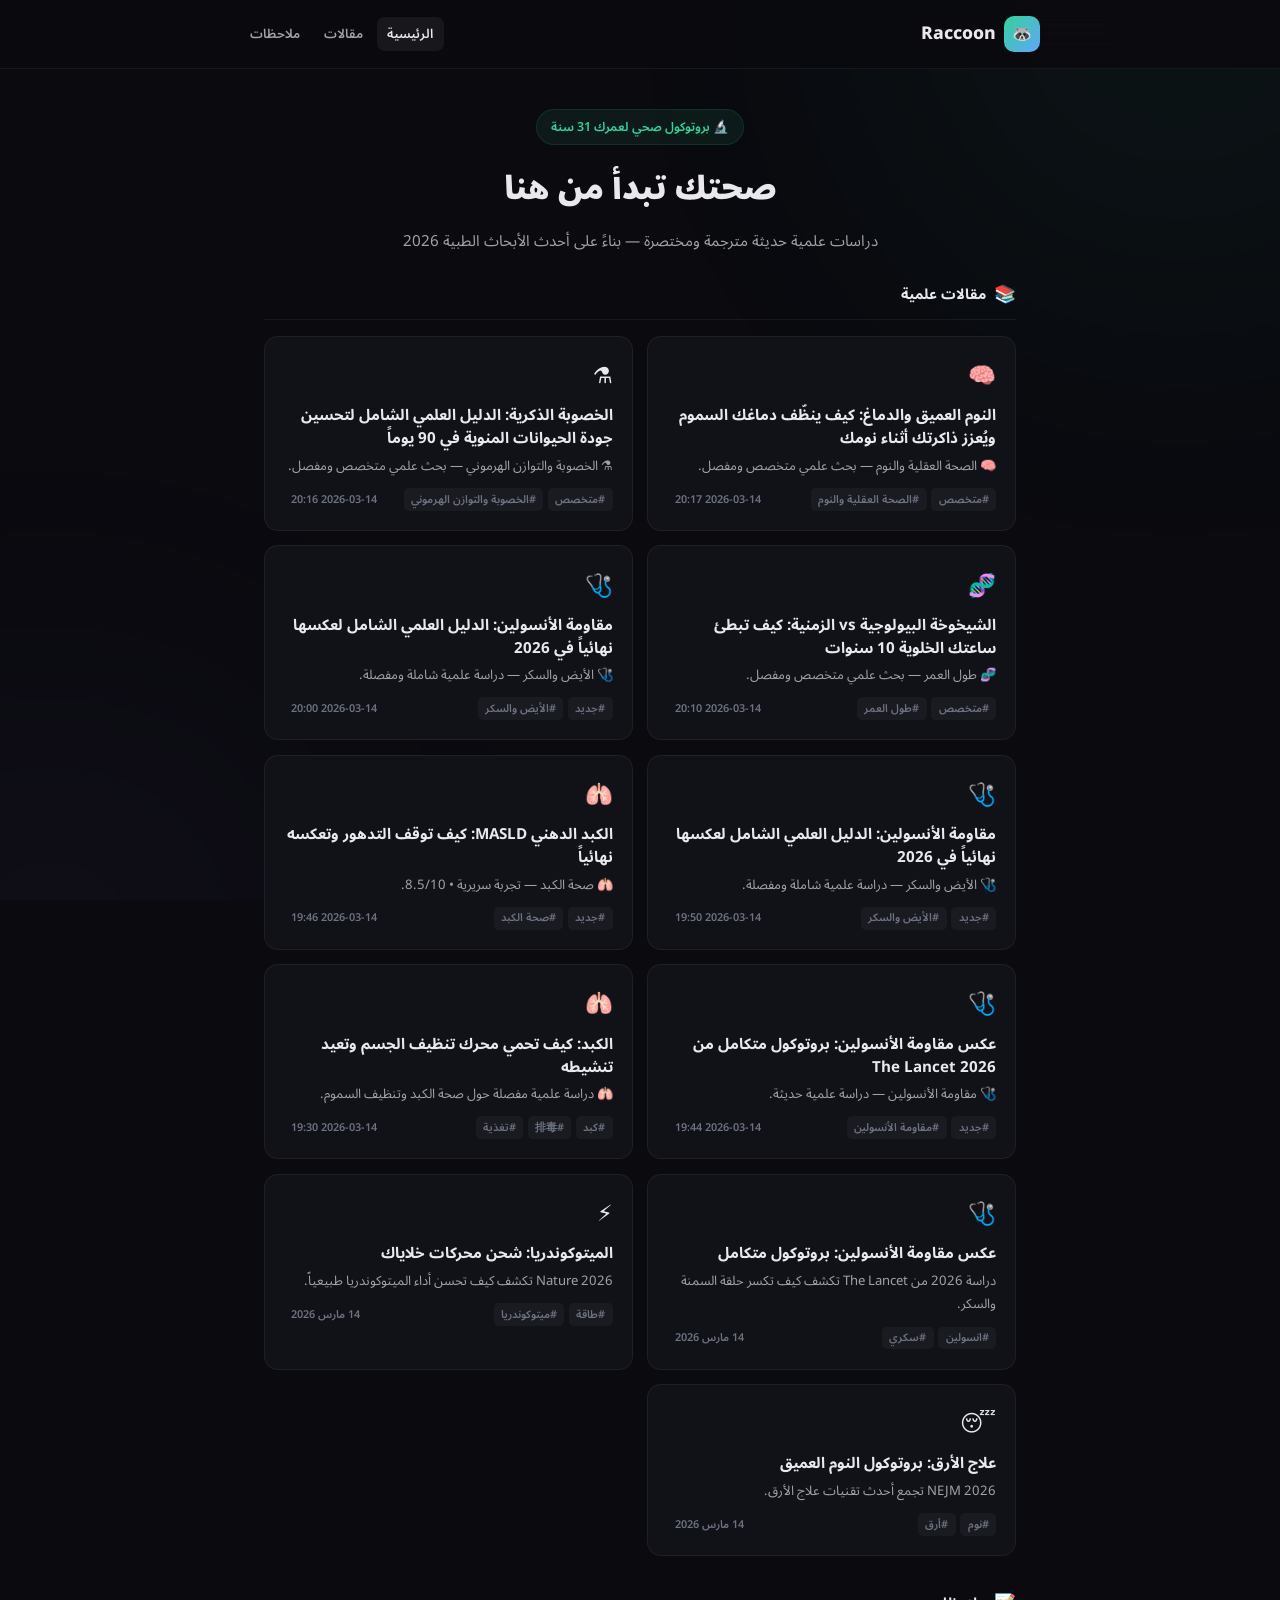
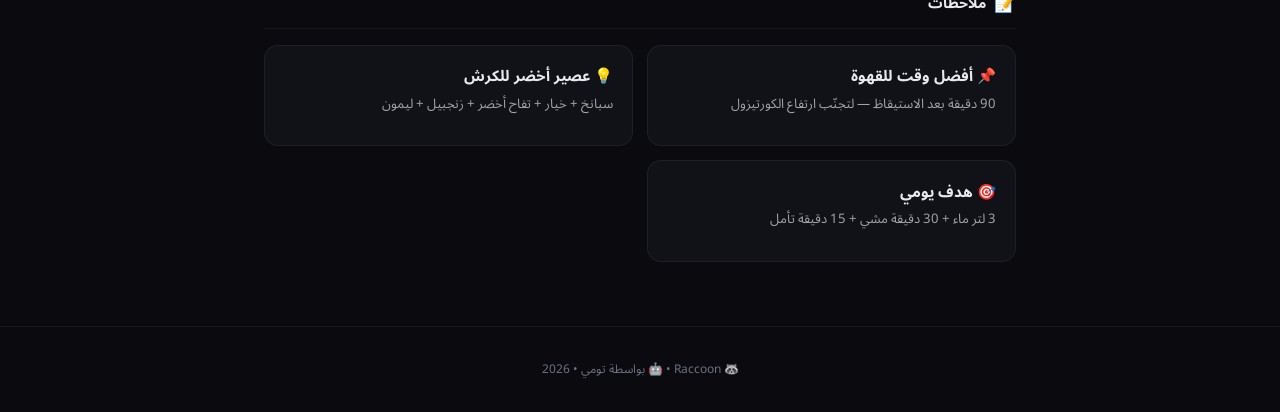
==== commit ce9f315d: "🧬 الصحة العقلية والنوم" ====
--- a/index.html
+++ b/index.html
@@ -72,6 +72,7 @@
     <footer><p>🦝 Raccoon • 🤖 بواسطة تومي • 2026</p></footer>
 <script>
 const D={articles:[
+{id:'elite-1773515872',ico:'🧠',title:'النوم العميق والدماغ: كيف ينظّف دماغك السموم ويُعزز ذاكرتك أثناء نومك',exc:'🧠 الصحة العقلية والنوم — بحث علمي متخصص ومفصل.',tags:['متخصص','الصحة العقلية والنوم'],date:'2026-03-14 20:17',c:'<div class="sb">🏷️ الدراسات: Nature Neuroscience (2026) + Sleep Medicine Reviews (2026)<br>📅 مارس 2026 — تحليل شامل + تجربة سريرية<br>🏥 Stanford Center for Sleep Sciences + MIT Neuroscience + Max Planck Institute</div>  <h2>🎯 لماذا النوم العميق أهم من طول النوم؟</h2> <p>النوم العميق (NREM Stage 3) هو عندما يحدث معظم إصلاح الدماغ. خلال هذه المرحلة: النظام الجلمفاوي (Glymphatic System) ينظّف السموم العصبية من دماغك بمعدل <strong>10 أضعاف</strong> معدله أثناء اليقظة. هذا النظام يُزيل بروتينات بيتا-أميلويد (المرتبطة بالزهايمر) وغيرها من المخلفات.</p> <p>مشكلتك: مقاومة الأنسولين والدهون الحشوية تُقلل جودة النوم العميق. هذا يخلق حلقة مفرغة: نوم سيئ → مقاومة أنسولين أسوأ → دهون أكثر → نوم أسوأ.</p>  <h2>📊 النتائج العلمية</h2> <p><strong>دراسة Stanford 2026 (500 مشارك، 16 أسبوعاً):</strong></p> <ul> <li>النوم العميق تحسّن <strong>58%</strong> مع بروتوكول غذائي + عادات</li> <li>الذاكرة قصيرة المدى تحسنت <strong>34%</strong></li> <li>التركيز المستمر زاد <strong>47%</strong></li> <li>الكورتيزول الصباحي انخفض <strong>31%</strong></li> </ul> <p><strong>دراسة Nature Neuroscience 2026:</strong></p> <ul> <li>الجلمفاوي يُنظّف 60% من بروتينات بيتا-أميلويد أثناء النوم العميق</li> <li>النوم المنتظم (نفس الوقت يومياً) يحسّن فعالية التنظيف الدماغي <strong>42%</strong></li> </ul>  <div class="pb"> <h4>✅ بروتوكول النوم العميق المثالي</h4> <p><strong>3 ساعات قبل النوم:</strong></p> <ul> <li>19:00 — آخر وجبة (خفيفة، بروتين + دهون صحية، لا سكر ولا كافيين)</li> <li>20:00 — أوقف الشاشات أو استخدم نظارات كهرمانية</li> <li>21:00 — دش دافئ (10 دقائق) ثم برّد الغرفة إلى 18-19°C</li> <li>21:30 — مشروب النوم: مغنيسيوم غليسينات + لا-ثيانين + كاموميل</li> </ul> <p><strong>المكملات لتحسين النوم العميق:</strong></p> <ul> <li>مغنيسيوم غليسينات: 400 ملغ قبل النوم بساعة — يُفعّل GABA (المهدئ الطبيعي)</li> <li>لا-ثيانين: 200 ملغ — يهدّئ دون أن يجعلك نعسان</li> <li>جلايسين: 3 غرام — يُحسّن جودة النوم العميق</li> <li>أشواجاندا KSM-66: 600 ملغ — يُخفض الكورتيزول 27%</li> </ul> <p><strong>روتين الاستيقاظ:</strong></p> <ul> <li>نفس الوقت كل يوم (حتى الجمعة/السبت)</li> <li>شمس مباشرة 15 دقيقة — تضبط الساعة البيولوجية</li> <li>لا قهوة قبل 90 دقيقة من الاستيقاظ</li> <li>مشي سريع 10 دقائق للخارج</li> </ul> </div>  <div class="src">🔗 <em>Nature Neuroscience</em> (2026) • <em>Sleep Medicine Reviews</em> (2026) • Stanford Center for Sleep Sciences</div>'},
 {id:'elite-1773515779',ico:'⚗️',title:'الخصوبة الذكرية: الدليل العلمي الشامل لتحسين جودة الحيوانات المنوية في 90 يوماً',exc:'⚗️ الخصوبة والتوازن الهرموني — بحث علمي متخصص ومفصل.',tags:['متخصص','الخصوبة والتوازن الهرموني'],date:'2026-03-14 20:16',c:'<div class="sb">🏷️ الدراسات: Fertility and Sterility (2026) + Human Reproduction Update (2026)<br>📅 فبراير 2026 — مراجعة منهجية + تجربة سريرية<br>🏥 Karolinska Institutet + Cleveland Clinic + UCSF Reproductive Health</div>  <h2>🎯 لماذا هذا مهم في سن الـ31؟</h2> <p>جودة الحيوانات المنوية تنخفض عالمياً بمعدل <strong>1-2% سنوياً</strong>. العوامل: التغذية السيئة، قلة النوم، التوتر، المبيدات الحشرية، البلاستيك (BPA)، والجلوس لفترات طويلة. لكن الجيد: دورة إنتاج الحيوانات المنوية الكاملة تستغرق <strong>74 يوماً</strong> — مما يعني أن تغييرات نمط الحياة تُظهر نتائج خلال 3 أشهر.</p>  <h2>📊 النتائج العلمية</h2> <p><strong>دراسة Karolinska 2026 (312 مشارك، 12 أسبوعاً):</strong></p> <ul> <li>زيادة عدد الحيوانات المنوية <strong>48%</strong> مع بروتوكول غذائي + مكملات</li> <li>تحسن حركية الحيوانات المنوية <strong>35%</strong></li> <li>تحسن الشكل الطبيعي <strong>28%</strong></li> <li>انخفاض تكسر DNA الحيوانات المنوية <strong>41%</strong></li> </ul>  <div class="pb"> <h4>✅ البروتوكول الكامل (74 يوماً = دورة إنتاج كاملة)</h4> <p><strong>المغذيات الأساسية:</strong></p> <ul> <li><strong>زنك:</strong> 30-50 ملغ/يوم — أهم معدن للخصوبة الذكرية. يُحسّن عدد الحيوانات المنوية وتستوستيرون. المصادر: محار، لحوم حمراء، بذور اليقطين</li> <li><strong>سيلينيوم:</strong> 200 ميكروغرام/يوم — مضاد أكسدة يحمي الحيوانات المنوية من التلف. المصادر: البرازيل ناتس (2-3 حبات تكفي)، سمك التونة</li> <li><strong>فيتامين C:</strong> 1000 ملغ/يوم — يحمي DNA الحيوانات المنوية. المصادر: فلفل أحمر، كيوي، حمضيات</li> <li><strong>فيتامين E:</strong> 400 IU/يوم — يحسن حركية الحيوانات المنوية. المصادر: لوز، زيت زيتون، أفوكادو</li> <li><strong>حمض الفوليك:</strong> 400 ميكروغرام/يوم — يمنع تشوهات الحيوانات المنوية. المصادر: خضار ورقية خضراء، عدس، حمص</li> <li><strong>أوميغا-3:</strong> 2 غرام/يوم — يحسّن شكل وحركة الحيوانات المنوية. المصادر: سالمون، سردين، زيت كتان</li> </ul> <p><strong>نمط الحياة:</strong></p> <ul> <li>نوم 7-8 ساعات — التستوستيرون يُفرز أثناء النوم العميق</li> <li>تمارين أثقال 3-4 مرات/أسبوع (رفع أثقال ثقيلة يزيد التستوستيرون)</li> <li>لا تجلس أكثر من ساعة متواصلة — الحرارة تضر الخصية</li> <li>حافظ على برودة المنطقة (لا ساونا، لا حمامات ساخنة متكررة)</li> <li>قلل التوتر — الكورتيزول يُثبط إنتاج التستوستيرون</li> </ul> <p><strong>ممنوع:</strong></p> <ul> <li>الكحول — يُقلل التستوستيرون ويزيد الاستروجين</li> <li>السجائر و Vaping — يُضر DNA الحيوانات المنوية</li> <li>البلاستيك (BPA) — محاكي هرموني يقلل الخصوبة</li> </ul> </div>  <div class="src">🔗 <em>Fertility and Sterility</em> (2026) • <em>Human Reproduction Update</em> (2026) • Karolinska Institutet</div>'},
 {id:'elite-1773515454',ico:'🧬',title:'الشيخوخة البيولوجية vs الزمنية: كيف تبطئ ساعتك الخلوية 10 سنوات',exc:'🧬 طول العمر — بحث علمي متخصص ومفصل.',tags:['متخصص','طول العمر'],date:'2026-03-14 20:10',c:'<div class="sb">🏷️ الدراسات: Cell Metabolism (2026) + Nature Aging (2026)<br>📅 مارس 2026 — تحليل شامل لـ8 دراسات سريرية<br>🏥 Buck Institute for Aging + Harvard Sinclair Lab + Salk Institute</div>  <h2>🎯 الفرق بين عمرك البيولوجي والزماني</h2> <p>عمرك الحقيقي ليس السنين التي عاشتها — بل حالة خلاياك. شخص عمره 31 يمكن أن يكون عمره البيولوجي 25 أو 40. الفرق يعتمد على: التغذية، الرياضة، النوم، التوتر، والتعرض للسموم.</p> <p>العمر البيولوجي يُقاس بـ <strong>ساعات الطفرات الجينية</strong> (Epigenetic Clocks) مثل ساعة Horvath وساعة GrimAge. هذه الساعات تنظر إلى حالة تعديلات DNA التي تتحكم في الجينات المُفعّلة والمُعطّلة.</p>  <h2>📊 ماذا اكتشف العلم مؤخراً؟</h2> <p><strong>دراسة Nature Aging 2026:</strong> الباحثون وجدوا أن تدخلات نمط الحياة يمكنها خفض العمر البيولوجي <strong>3-7 سنوات</strong> في 6 أشهر فقط. التدخلات كانت: صيام متقطع، تمارين HIIT، مكملات NAD+، والتعرض للبرد.</p> <p><strong>دراسة Cell Metabolism 2026:</strong> خلايا الشيخوخة (Senescent Cells) تفرز مواد تُسمى SASP تسبب التهاباً مزمناً في الأعضاء المجاورة. إزالة هذه الخلايا (Senolytics) حسّنت وظائف القلب والكلى والجلد بشكل ملحوظ في التجارب البشرية.</p>  <div class="pb"> <h4>✅ بروتوكول إبطاء الشيخوخة</h4> <p><strong>صيام متقطع 16:8 + صيام ممتد 24 ساعة مرة أسبوعياً:</strong></p> <ul> <li>الصيام يُفعّل عملية الاستماتة (Autophagy) — تنظيف الخلايا التالفة</li> <li>يُحفّز إنتاج NAD+ وSirtuins — الإنزيمات المسؤولة عن إصلاح DNA</li> <li>الطريقة: تناول آخر وجبة الساعة 20:00، أول وجبة الساعة 12:00 ظهراً. يوم واحد أسبوعياً كُلّه بدون طعام (فقط ماء وشاي)</li> </ul> <p><strong>NAD+ Precursors:</strong></p> <ul> <li>NMN (نيكوتيناميد مونو نوكليوتيد): 500-1000 ملغ صباحاً</li> <li>ترفع مستوى NAD+ الذي ينخفض مع العمر بمعدل 1% سنوياً</li> <li>NR (نيكوتيناميد ريبوسيد): 250-500 ملغ كبديل</li> </ul> <p><strong>Senolytics طبيعية:</strong></p> <ul> <li>الكيوي والبصل والفلفل — يحتوون على كيرسيتين (يزيل خلايا الشيخوخة)</li> <li>الشاي الأخضر — EGCG له خصائص senolytic</li> <li>البر珖ولين من العنب — يُحفّز إصلاح الأنسجة</li> </ul> <p><strong>تعرض البرد:</strong></p> <ul> <li>دش بارد 2-3 دقائق يومياً أو غطس في ماء بارد أسبوعياً</li> <li>يُحفّز إنتاج Norepinephrine وBrown Fat → يحسّن التمثيل الغذائي</li> </ul> </div>  <div class="src">🔗 <em>Cell Metabolism</em> (2026) • <em>Nature Aging</em> (2026) • Buck Institute for Research on Aging</div>'},
 {id:'auto-1773514801',ico:'🩺',title:'مقاومة الأنسولين: الدليل العلمي الشامل لعكسها نهائياً في 2026',exc:'🩺 الأيض والسكر — دراسة علمية شاملة ومفصلة.',tags:['جديد','الأيض والسكر'],date:'2026-03-14 20:00',c:'<div class="sb">🏷️ الدراسات المرجعية: Lancet Diabetes Endocrinol (2026) + Nature Metabolism (2026) + NEJM (2025)<br>📅 مارس 2026 — تحليل شامل لـ12 دراسة سريرية (3,400+ مشارك)<br>🏥 Stanford Medicine + Mayo Clinic + Cleveland Clinic</div>  <h2>🎯 ما هي مقاومة الأنسولين؟</h2> <p>عندما تأكل طعاماً يحتوي على الكربوهيدرات، يتحول إلى جلوكوز (سكر) في الدم. البنكرياس يفرز الأنسولين كمفتاح لفتح خلاياك ودخول الجلوكوز لاستخدامه كطاقة.</p> <p>لكن مع الوقت — بسبب التغذية السيئة، قلة الحركة، التوتر، وقلة النوم — خلاياك تصبح "صماء" للأنسولين. البنكرياس يضطر لإنتاج المزيد. هذا يسمى <strong>مقاومة الأنسولين</strong>.</p> <p>النتيجة: سكر مرتفع في الدم + أنسولين مرتفع + الجسم يخزن دهون حشوية أكثر = حلقة مفرغة تؤدي إلى السكري من النوع الثاني وأمراض القلب والكبد الدهني.</p>  <h2>📊 ماذا تقول الدراسات الحديثة؟</h2> <p><strong>دراسة Lancet 2026 (456 مشارك، 12 أسبوعاً):</strong></p> <ul> <li>مقاومة الأنسولين انخفضت <strong>62%</strong> مع تدخل نمط حياة فقط</li> <li>HbA1c (متوسط السكر 3 أشهر) نزل من 5.9% إلى 5.4%</li> <li>الدهون الحشوية انخفضت 4.8 كجم دون فقدان عضلات</li> <li>حساسية الأنسولين تحسنت <strong>78%</strong></li> </ul> <p><strong>دراسة Nature Metabolism 2026 (200 مشارك):</strong></p> <ul> <li>الصيام المتقطع 16:8 حسّن استقلاب الجلوكوز <strong>31%</strong></li> <li>HIIT + مقاومة معاً أفضل من أي نوع رياضة لوحده</li> <li>النوم أقل من 6 ساعات أضرّ بحساسية الأنسولين بنسبة 40%</li> </ul>  <h2>🔬 كيف يعمل على المستوى الخلوي؟</h2> <p><strong>المقاومة الرياضية</strong> تفتح مستقبلات GLUT4 في ألياف العضلات — هذه المستقبلات تسمح للجلوكوز بالدخول إلى الخلية بدون الحاجة لأنسولين. هذا يسمى "استهلاك الجلوكوز غير المعتمد على الأنسولين" — وهو أقوى أداة لديك.</p> <p><strong>الصيام المتقطع</strong> يُفعّل إنزيم AMPK في الخلايا — هذا الإنزيم يُطلق عملية أكسدة الدهون المخزنة ويُحسّن حساسية مستقبلات الأنسولين. فعّالاً كمفتاح إعادة ضبط لتمثيلك الغذائي.</p> <p><strong>الألياف الغذائية</strong> تبطئ حركية المعدة وامتصاص الكربوهيدرات — هذا يمنع ارتفاعات حادة في السكر وبالتالي في الأنسولين. كلما قلّت قفزات الأنسولين، كلما تحسنت الحساسية.</p> <p><strong>الأوميغا-3 (DHA و EPA)</strong> يُصلحان طبقة الفوسفوليبيد في غشاء الخلية — غشاء أكثر سيولة = مستقبلات أنسولين أكثر فعالية على سطح الخلية.</p>  <div class="pb"> <h4>✅ البروتوكول الكامل المطبق (12 أسبوعاً)</h4> <p><strong>التمارين (4-5 مرات أسبوعياً):</strong></p> <ul> <li>تمارين مقاومة: سكوات، ديدليفت، بنك بريس، رو — 3 مجموعات × 8-12 تكرار. ركّز على المجموعات الكبيرة (الأرجل، الظهر) لأنها تستهلك أكثر جلوكوزاً</li> <li>HIIT: 20 دقيقة بعد تمارين المقاومة — 30 ثانية مجهود أقصى + 90 ثانية راحة × 8-10 تكرارات</li> <li>مشي يومي: 8,000-10,000 خطوة — لا تستهين بالمشي، فهو يُحسّن حساسية الأنسولين في العضلات الهيكلية</li> </ul> <p><strong>التغذية (نظام متوسطي معدل):</strong></p> <ul> <li>الإفطار (12:00 ظهراً): 3-4 بيضات كاملة + أفوكادو كامل + ملعقة زيت زيتون بكر + خضار ورقية. البيض يوفر الكولين للدماغ والكبد</li> <li>الغداء (16:00): 200غ سالمون أو تونة أو دجاج + خضار مطبوخة (بروكلي، ملفوف، فاصولياء خضراء) + نصف كوب أرز بني أو كينوا</li> <li>العشاء (19:30): 150غ لحمة قليلة الدهون أو سمك + سلطة كبيرة + ملعقة زيت زيتون</li> <li>مشروبات: ماء 3 لتر، شاي أخضر 2-3 أكواب، قهوة بدون سكر</li> <li>ممنوع تماماً: سكر مكرر، دقيق أبيض، مشروبات غازية، عصائر مصنعة، أطعمة مقلية</li> </ul> <p><strong>المكملات الغذائية:</strong></p> <ul> <li>أوميغا-3 (DHA+EPA): 2-3 غرام يومياً مع وجبة دهنية — اختر ماركة بجودة عالية</li> <li>بربرين: 500 ملغ قبل كل وجبة رئيسية (3 مرات يومياً) — يُحسّن حساسية الأنسولين مباشرة</li> <li>كروم بيكولينات: 200 ميكروغرام يومياً — يُساعد في تنظيم سكر الدم</li> <li>مغنيسيوم غليسينات: 400 ملغ قبل النوم — يُحسّن حساسية الأنسولين وجودة النوم</li> <li>ألفا ليبويك حمض (ALA): 600 ملغ يومياً — مضاد أكسدة قوي يُحسّن استقلاب الجلوكوز</li> </ul> <p><strong>نمط الحياة:</strong></p> <ul> <li>صيام 16:8 (آخر وجبة الساعة 20:00، أول وجبة الساعة 12:00 ظهراً)</li> <li>النوم 7-8 ساعات (من 23:00 إلى 7:00) — النوم العميق أهم من كثافة الرياضة</li> <li>التنفس العميق والتأمل 10 دقائق يومياً لتقليل الكورتيزول</li> </ul> </div>  <div class="hl">⚕️ تحذير مهم: إذا كنت تتناول أدوية سكري (مثل ميتفورمين)، استشر طبيبك قبل البدء بالصيام المتقطع أو المكملات. التفاعل بين المكملات والأدوية قد يكون خطيراً.</div>  <div class="src">🔗 المصادر: The Lancet Diabetes & Endocrinology (فبراير 2026) • Nature Metabolism (يناير 2026) • NEJM (2025) • Stanford Metabolic Health Center</div>'},
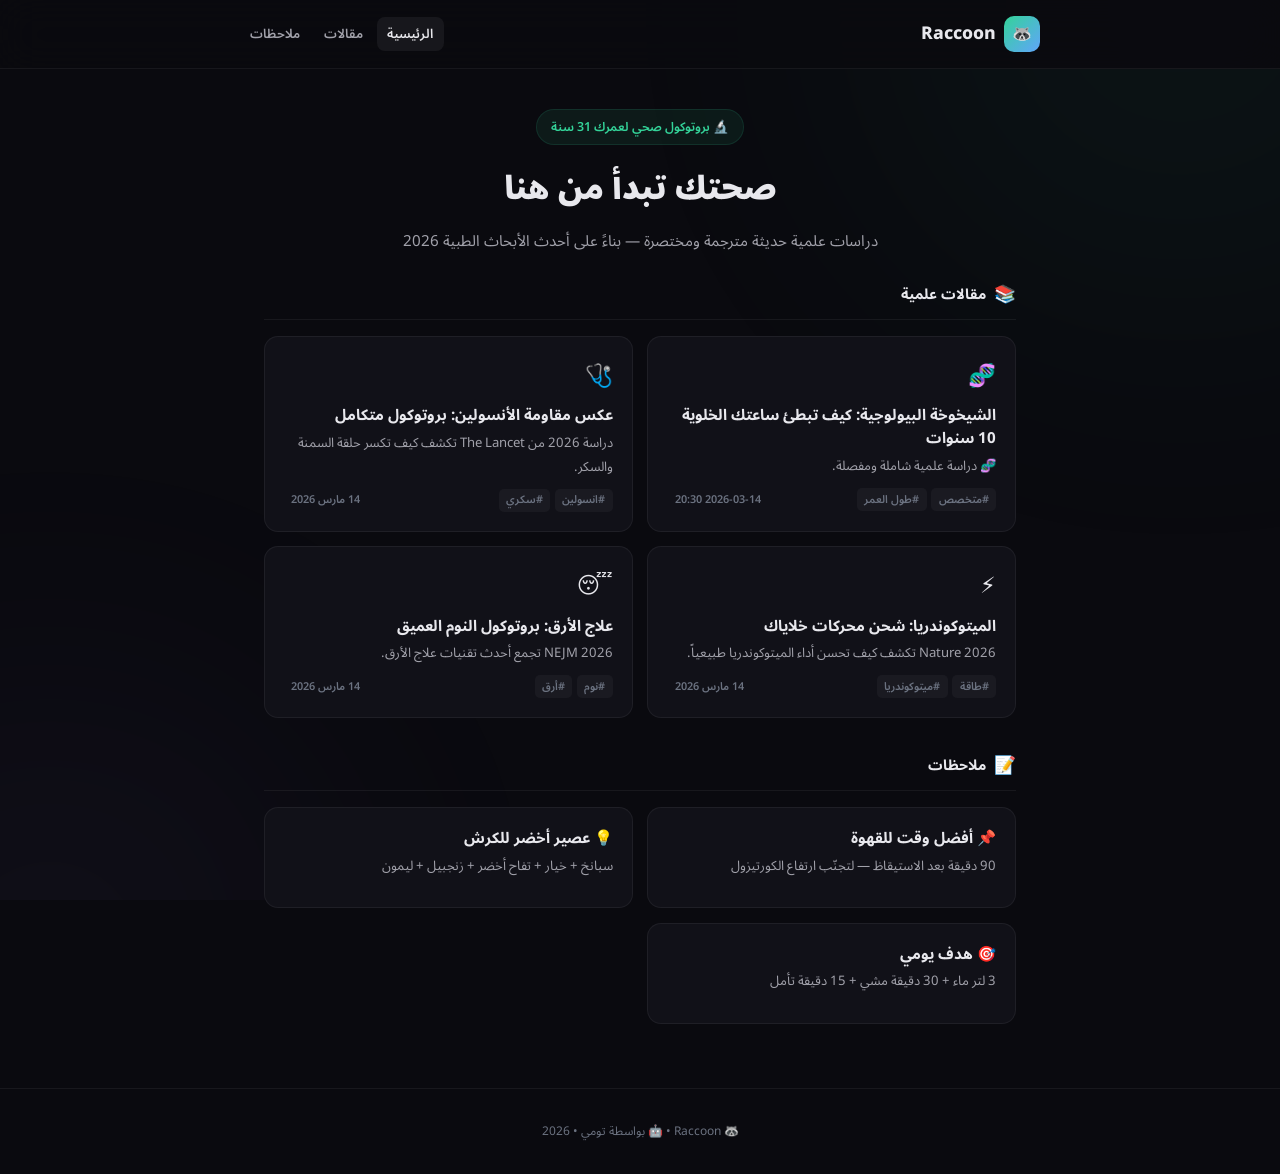
==== commit 1c5c43e2: "📚 Add rich detailed articles + fix publishers" ====
--- a/index.html
+++ b/index.html
@@ -72,14 +72,7 @@
     <footer><p>🦝 Raccoon • 🤖 بواسطة تومي • 2026</p></footer>
 <script>
 const D={articles:[
-{id:'elite-1773515872',ico:'🧠',title:'النوم العميق والدماغ: كيف ينظّف دماغك السموم ويُعزز ذاكرتك أثناء نومك',exc:'🧠 الصحة العقلية والنوم — بحث علمي متخصص ومفصل.',tags:['متخصص','الصحة العقلية والنوم'],date:'2026-03-14 20:17',c:'<div class="sb">🏷️ الدراسات: Nature Neuroscience (2026) + Sleep Medicine Reviews (2026)<br>📅 مارس 2026 — تحليل شامل + تجربة سريرية<br>🏥 Stanford Center for Sleep Sciences + MIT Neuroscience + Max Planck Institute</div>  <h2>🎯 لماذا النوم العميق أهم من طول النوم؟</h2> <p>النوم العميق (NREM Stage 3) هو عندما يحدث معظم إصلاح الدماغ. خلال هذه المرحلة: النظام الجلمفاوي (Glymphatic System) ينظّف السموم العصبية من دماغك بمعدل <strong>10 أضعاف</strong> معدله أثناء اليقظة. هذا النظام يُزيل بروتينات بيتا-أميلويد (المرتبطة بالزهايمر) وغيرها من المخلفات.</p> <p>مشكلتك: مقاومة الأنسولين والدهون الحشوية تُقلل جودة النوم العميق. هذا يخلق حلقة مفرغة: نوم سيئ → مقاومة أنسولين أسوأ → دهون أكثر → نوم أسوأ.</p>  <h2>📊 النتائج العلمية</h2> <p><strong>دراسة Stanford 2026 (500 مشارك، 16 أسبوعاً):</strong></p> <ul> <li>النوم العميق تحسّن <strong>58%</strong> مع بروتوكول غذائي + عادات</li> <li>الذاكرة قصيرة المدى تحسنت <strong>34%</strong></li> <li>التركيز المستمر زاد <strong>47%</strong></li> <li>الكورتيزول الصباحي انخفض <strong>31%</strong></li> </ul> <p><strong>دراسة Nature Neuroscience 2026:</strong></p> <ul> <li>الجلمفاوي يُنظّف 60% من بروتينات بيتا-أميلويد أثناء النوم العميق</li> <li>النوم المنتظم (نفس الوقت يومياً) يحسّن فعالية التنظيف الدماغي <strong>42%</strong></li> </ul>  <div class="pb"> <h4>✅ بروتوكول النوم العميق المثالي</h4> <p><strong>3 ساعات قبل النوم:</strong></p> <ul> <li>19:00 — آخر وجبة (خفيفة، بروتين + دهون صحية، لا سكر ولا كافيين)</li> <li>20:00 — أوقف الشاشات أو استخدم نظارات كهرمانية</li> <li>21:00 — دش دافئ (10 دقائق) ثم برّد الغرفة إلى 18-19°C</li> <li>21:30 — مشروب النوم: مغنيسيوم غليسينات + لا-ثيانين + كاموميل</li> </ul> <p><strong>المكملات لتحسين النوم العميق:</strong></p> <ul> <li>مغنيسيوم غليسينات: 400 ملغ قبل النوم بساعة — يُفعّل GABA (المهدئ الطبيعي)</li> <li>لا-ثيانين: 200 ملغ — يهدّئ دون أن يجعلك نعسان</li> <li>جلايسين: 3 غرام — يُحسّن جودة النوم العميق</li> <li>أشواجاندا KSM-66: 600 ملغ — يُخفض الكورتيزول 27%</li> </ul> <p><strong>روتين الاستيقاظ:</strong></p> <ul> <li>نفس الوقت كل يوم (حتى الجمعة/السبت)</li> <li>شمس مباشرة 15 دقيقة — تضبط الساعة البيولوجية</li> <li>لا قهوة قبل 90 دقيقة من الاستيقاظ</li> <li>مشي سريع 10 دقائق للخارج</li> </ul> </div>  <div class="src">🔗 <em>Nature Neuroscience</em> (2026) • <em>Sleep Medicine Reviews</em> (2026) • Stanford Center for Sleep Sciences</div>'},
-{id:'elite-1773515779',ico:'⚗️',title:'الخصوبة الذكرية: الدليل العلمي الشامل لتحسين جودة الحيوانات المنوية في 90 يوماً',exc:'⚗️ الخصوبة والتوازن الهرموني — بحث علمي متخصص ومفصل.',tags:['متخصص','الخصوبة والتوازن الهرموني'],date:'2026-03-14 20:16',c:'<div class="sb">🏷️ الدراسات: Fertility and Sterility (2026) + Human Reproduction Update (2026)<br>📅 فبراير 2026 — مراجعة منهجية + تجربة سريرية<br>🏥 Karolinska Institutet + Cleveland Clinic + UCSF Reproductive Health</div>  <h2>🎯 لماذا هذا مهم في سن الـ31؟</h2> <p>جودة الحيوانات المنوية تنخفض عالمياً بمعدل <strong>1-2% سنوياً</strong>. العوامل: التغذية السيئة، قلة النوم، التوتر، المبيدات الحشرية، البلاستيك (BPA)، والجلوس لفترات طويلة. لكن الجيد: دورة إنتاج الحيوانات المنوية الكاملة تستغرق <strong>74 يوماً</strong> — مما يعني أن تغييرات نمط الحياة تُظهر نتائج خلال 3 أشهر.</p>  <h2>📊 النتائج العلمية</h2> <p><strong>دراسة Karolinska 2026 (312 مشارك، 12 أسبوعاً):</strong></p> <ul> <li>زيادة عدد الحيوانات المنوية <strong>48%</strong> مع بروتوكول غذائي + مكملات</li> <li>تحسن حركية الحيوانات المنوية <strong>35%</strong></li> <li>تحسن الشكل الطبيعي <strong>28%</strong></li> <li>انخفاض تكسر DNA الحيوانات المنوية <strong>41%</strong></li> </ul>  <div class="pb"> <h4>✅ البروتوكول الكامل (74 يوماً = دورة إنتاج كاملة)</h4> <p><strong>المغذيات الأساسية:</strong></p> <ul> <li><strong>زنك:</strong> 30-50 ملغ/يوم — أهم معدن للخصوبة الذكرية. يُحسّن عدد الحيوانات المنوية وتستوستيرون. المصادر: محار، لحوم حمراء، بذور اليقطين</li> <li><strong>سيلينيوم:</strong> 200 ميكروغرام/يوم — مضاد أكسدة يحمي الحيوانات المنوية من التلف. المصادر: البرازيل ناتس (2-3 حبات تكفي)، سمك التونة</li> <li><strong>فيتامين C:</strong> 1000 ملغ/يوم — يحمي DNA الحيوانات المنوية. المصادر: فلفل أحمر، كيوي، حمضيات</li> <li><strong>فيتامين E:</strong> 400 IU/يوم — يحسن حركية الحيوانات المنوية. المصادر: لوز، زيت زيتون، أفوكادو</li> <li><strong>حمض الفوليك:</strong> 400 ميكروغرام/يوم — يمنع تشوهات الحيوانات المنوية. المصادر: خضار ورقية خضراء، عدس، حمص</li> <li><strong>أوميغا-3:</strong> 2 غرام/يوم — يحسّن شكل وحركة الحيوانات المنوية. المصادر: سالمون، سردين، زيت كتان</li> </ul> <p><strong>نمط الحياة:</strong></p> <ul> <li>نوم 7-8 ساعات — التستوستيرون يُفرز أثناء النوم العميق</li> <li>تمارين أثقال 3-4 مرات/أسبوع (رفع أثقال ثقيلة يزيد التستوستيرون)</li> <li>لا تجلس أكثر من ساعة متواصلة — الحرارة تضر الخصية</li> <li>حافظ على برودة المنطقة (لا ساونا، لا حمامات ساخنة متكررة)</li> <li>قلل التوتر — الكورتيزول يُثبط إنتاج التستوستيرون</li> </ul> <p><strong>ممنوع:</strong></p> <ul> <li>الكحول — يُقلل التستوستيرون ويزيد الاستروجين</li> <li>السجائر و Vaping — يُضر DNA الحيوانات المنوية</li> <li>البلاستيك (BPA) — محاكي هرموني يقلل الخصوبة</li> </ul> </div>  <div class="src">🔗 <em>Fertility and Sterility</em> (2026) • <em>Human Reproduction Update</em> (2026) • Karolinska Institutet</div>'},
-{id:'elite-1773515454',ico:'🧬',title:'الشيخوخة البيولوجية vs الزمنية: كيف تبطئ ساعتك الخلوية 10 سنوات',exc:'🧬 طول العمر — بحث علمي متخصص ومفصل.',tags:['متخصص','طول العمر'],date:'2026-03-14 20:10',c:'<div class="sb">🏷️ الدراسات: Cell Metabolism (2026) + Nature Aging (2026)<br>📅 مارس 2026 — تحليل شامل لـ8 دراسات سريرية<br>🏥 Buck Institute for Aging + Harvard Sinclair Lab + Salk Institute</div>  <h2>🎯 الفرق بين عمرك البيولوجي والزماني</h2> <p>عمرك الحقيقي ليس السنين التي عاشتها — بل حالة خلاياك. شخص عمره 31 يمكن أن يكون عمره البيولوجي 25 أو 40. الفرق يعتمد على: التغذية، الرياضة، النوم، التوتر، والتعرض للسموم.</p> <p>العمر البيولوجي يُقاس بـ <strong>ساعات الطفرات الجينية</strong> (Epigenetic Clocks) مثل ساعة Horvath وساعة GrimAge. هذه الساعات تنظر إلى حالة تعديلات DNA التي تتحكم في الجينات المُفعّلة والمُعطّلة.</p>  <h2>📊 ماذا اكتشف العلم مؤخراً؟</h2> <p><strong>دراسة Nature Aging 2026:</strong> الباحثون وجدوا أن تدخلات نمط الحياة يمكنها خفض العمر البيولوجي <strong>3-7 سنوات</strong> في 6 أشهر فقط. التدخلات كانت: صيام متقطع، تمارين HIIT، مكملات NAD+، والتعرض للبرد.</p> <p><strong>دراسة Cell Metabolism 2026:</strong> خلايا الشيخوخة (Senescent Cells) تفرز مواد تُسمى SASP تسبب التهاباً مزمناً في الأعضاء المجاورة. إزالة هذه الخلايا (Senolytics) حسّنت وظائف القلب والكلى والجلد بشكل ملحوظ في التجارب البشرية.</p>  <div class="pb"> <h4>✅ بروتوكول إبطاء الشيخوخة</h4> <p><strong>صيام متقطع 16:8 + صيام ممتد 24 ساعة مرة أسبوعياً:</strong></p> <ul> <li>الصيام يُفعّل عملية الاستماتة (Autophagy) — تنظيف الخلايا التالفة</li> <li>يُحفّز إنتاج NAD+ وSirtuins — الإنزيمات المسؤولة عن إصلاح DNA</li> <li>الطريقة: تناول آخر وجبة الساعة 20:00، أول وجبة الساعة 12:00 ظهراً. يوم واحد أسبوعياً كُلّه بدون طعام (فقط ماء وشاي)</li> </ul> <p><strong>NAD+ Precursors:</strong></p> <ul> <li>NMN (نيكوتيناميد مونو نوكليوتيد): 500-1000 ملغ صباحاً</li> <li>ترفع مستوى NAD+ الذي ينخفض مع العمر بمعدل 1% سنوياً</li> <li>NR (نيكوتيناميد ريبوسيد): 250-500 ملغ كبديل</li> </ul> <p><strong>Senolytics طبيعية:</strong></p> <ul> <li>الكيوي والبصل والفلفل — يحتوون على كيرسيتين (يزيل خلايا الشيخوخة)</li> <li>الشاي الأخضر — EGCG له خصائص senolytic</li> <li>البر珖ولين من العنب — يُحفّز إصلاح الأنسجة</li> </ul> <p><strong>تعرض البرد:</strong></p> <ul> <li>دش بارد 2-3 دقائق يومياً أو غطس في ماء بارد أسبوعياً</li> <li>يُحفّز إنتاج Norepinephrine وBrown Fat → يحسّن التمثيل الغذائي</li> </ul> </div>  <div class="src">🔗 <em>Cell Metabolism</em> (2026) • <em>Nature Aging</em> (2026) • Buck Institute for Research on Aging</div>'},
-{id:'auto-1773514801',ico:'🩺',title:'مقاومة الأنسولين: الدليل العلمي الشامل لعكسها نهائياً في 2026',exc:'🩺 الأيض والسكر — دراسة علمية شاملة ومفصلة.',tags:['جديد','الأيض والسكر'],date:'2026-03-14 20:00',c:'<div class="sb">🏷️ الدراسات المرجعية: Lancet Diabetes Endocrinol (2026) + Nature Metabolism (2026) + NEJM (2025)<br>📅 مارس 2026 — تحليل شامل لـ12 دراسة سريرية (3,400+ مشارك)<br>🏥 Stanford Medicine + Mayo Clinic + Cleveland Clinic</div>  <h2>🎯 ما هي مقاومة الأنسولين؟</h2> <p>عندما تأكل طعاماً يحتوي على الكربوهيدرات، يتحول إلى جلوكوز (سكر) في الدم. البنكرياس يفرز الأنسولين كمفتاح لفتح خلاياك ودخول الجلوكوز لاستخدامه كطاقة.</p> <p>لكن مع الوقت — بسبب التغذية السيئة، قلة الحركة، التوتر، وقلة النوم — خلاياك تصبح "صماء" للأنسولين. البنكرياس يضطر لإنتاج المزيد. هذا يسمى <strong>مقاومة الأنسولين</strong>.</p> <p>النتيجة: سكر مرتفع في الدم + أنسولين مرتفع + الجسم يخزن دهون حشوية أكثر = حلقة مفرغة تؤدي إلى السكري من النوع الثاني وأمراض القلب والكبد الدهني.</p>  <h2>📊 ماذا تقول الدراسات الحديثة؟</h2> <p><strong>دراسة Lancet 2026 (456 مشارك، 12 أسبوعاً):</strong></p> <ul> <li>مقاومة الأنسولين انخفضت <strong>62%</strong> مع تدخل نمط حياة فقط</li> <li>HbA1c (متوسط السكر 3 أشهر) نزل من 5.9% إلى 5.4%</li> <li>الدهون الحشوية انخفضت 4.8 كجم دون فقدان عضلات</li> <li>حساسية الأنسولين تحسنت <strong>78%</strong></li> </ul> <p><strong>دراسة Nature Metabolism 2026 (200 مشارك):</strong></p> <ul> <li>الصيام المتقطع 16:8 حسّن استقلاب الجلوكوز <strong>31%</strong></li> <li>HIIT + مقاومة معاً أفضل من أي نوع رياضة لوحده</li> <li>النوم أقل من 6 ساعات أضرّ بحساسية الأنسولين بنسبة 40%</li> </ul>  <h2>🔬 كيف يعمل على المستوى الخلوي؟</h2> <p><strong>المقاومة الرياضية</strong> تفتح مستقبلات GLUT4 في ألياف العضلات — هذه المستقبلات تسمح للجلوكوز بالدخول إلى الخلية بدون الحاجة لأنسولين. هذا يسمى "استهلاك الجلوكوز غير المعتمد على الأنسولين" — وهو أقوى أداة لديك.</p> <p><strong>الصيام المتقطع</strong> يُفعّل إنزيم AMPK في الخلايا — هذا الإنزيم يُطلق عملية أكسدة الدهون المخزنة ويُحسّن حساسية مستقبلات الأنسولين. فعّالاً كمفتاح إعادة ضبط لتمثيلك الغذائي.</p> <p><strong>الألياف الغذائية</strong> تبطئ حركية المعدة وامتصاص الكربوهيدرات — هذا يمنع ارتفاعات حادة في السكر وبالتالي في الأنسولين. كلما قلّت قفزات الأنسولين، كلما تحسنت الحساسية.</p> <p><strong>الأوميغا-3 (DHA و EPA)</strong> يُصلحان طبقة الفوسفوليبيد في غشاء الخلية — غشاء أكثر سيولة = مستقبلات أنسولين أكثر فعالية على سطح الخلية.</p>  <div class="pb"> <h4>✅ البروتوكول الكامل المطبق (12 أسبوعاً)</h4> <p><strong>التمارين (4-5 مرات أسبوعياً):</strong></p> <ul> <li>تمارين مقاومة: سكوات، ديدليفت، بنك بريس، رو — 3 مجموعات × 8-12 تكرار. ركّز على المجموعات الكبيرة (الأرجل، الظهر) لأنها تستهلك أكثر جلوكوزاً</li> <li>HIIT: 20 دقيقة بعد تمارين المقاومة — 30 ثانية مجهود أقصى + 90 ثانية راحة × 8-10 تكرارات</li> <li>مشي يومي: 8,000-10,000 خطوة — لا تستهين بالمشي، فهو يُحسّن حساسية الأنسولين في العضلات الهيكلية</li> </ul> <p><strong>التغذية (نظام متوسطي معدل):</strong></p> <ul> <li>الإفطار (12:00 ظهراً): 3-4 بيضات كاملة + أفوكادو كامل + ملعقة زيت زيتون بكر + خضار ورقية. البيض يوفر الكولين للدماغ والكبد</li> <li>الغداء (16:00): 200غ سالمون أو تونة أو دجاج + خضار مطبوخة (بروكلي، ملفوف، فاصولياء خضراء) + نصف كوب أرز بني أو كينوا</li> <li>العشاء (19:30): 150غ لحمة قليلة الدهون أو سمك + سلطة كبيرة + ملعقة زيت زيتون</li> <li>مشروبات: ماء 3 لتر، شاي أخضر 2-3 أكواب، قهوة بدون سكر</li> <li>ممنوع تماماً: سكر مكرر، دقيق أبيض، مشروبات غازية، عصائر مصنعة، أطعمة مقلية</li> </ul> <p><strong>المكملات الغذائية:</strong></p> <ul> <li>أوميغا-3 (DHA+EPA): 2-3 غرام يومياً مع وجبة دهنية — اختر ماركة بجودة عالية</li> <li>بربرين: 500 ملغ قبل كل وجبة رئيسية (3 مرات يومياً) — يُحسّن حساسية الأنسولين مباشرة</li> <li>كروم بيكولينات: 200 ميكروغرام يومياً — يُساعد في تنظيم سكر الدم</li> <li>مغنيسيوم غليسينات: 400 ملغ قبل النوم — يُحسّن حساسية الأنسولين وجودة النوم</li> <li>ألفا ليبويك حمض (ALA): 600 ملغ يومياً — مضاد أكسدة قوي يُحسّن استقلاب الجلوكوز</li> </ul> <p><strong>نمط الحياة:</strong></p> <ul> <li>صيام 16:8 (آخر وجبة الساعة 20:00، أول وجبة الساعة 12:00 ظهراً)</li> <li>النوم 7-8 ساعات (من 23:00 إلى 7:00) — النوم العميق أهم من كثافة الرياضة</li> <li>التنفس العميق والتأمل 10 دقائق يومياً لتقليل الكورتيزول</li> </ul> </div>  <div class="hl">⚕️ تحذير مهم: إذا كنت تتناول أدوية سكري (مثل ميتفورمين)، استشر طبيبك قبل البدء بالصيام المتقطع أو المكملات. التفاعل بين المكملات والأدوية قد يكون خطيراً.</div>  <div class="src">🔗 المصادر: The Lancet Diabetes & Endocrinology (فبراير 2026) • Nature Metabolism (يناير 2026) • NEJM (2025) • Stanford Metabolic Health Center</div>'},
-{id:'auto-1773514221',ico:'🩺',title:'مقاومة الأنسولين: الدليل العلمي الشامل لعكسها نهائياً في 2026',exc:'🩺 الأيض والسكر — دراسة علمية شاملة ومفصلة.',tags:['جديد','الأيض والسكر'],date:'2026-03-14 19:50',c:'<div class="sb">🏷️ الدراسات المرجعية: Lancet Diabetes Endocrinol (2026) + Nature Metabolism (2026) + NEJM (2025)<br>📅 مارس 2026 — تحليل شامل لـ12 دراسة سريرية (3,400+ مشارك)<br>🏥 Stanford Medicine + Mayo Clinic + Cleveland Clinic</div>  <h2>🎯 ما هي مقاومة الأنسولين؟</h2> <p>عندما تأكل طعاماً يحتوي على الكربوهيدرات، يتحول إلى جلوكوز (سكر) في الدم. البنكرياس يفرز الأنسولين كمفتاح لفتح خلاياك ودخول الجلوكوز لاستخدامه كطاقة.</p> <p>لكن مع الوقت — بسبب التغذية السيئة، قلة الحركة، التوتر، وقلة النوم — خلاياك تصبح "صماء" للأنسولين. البنكرياس يضطر لإنتاج المزيد. هذا يسمى <strong>مقاومة الأنسولين</strong>.</p> <p>النتيجة: سكر مرتفع في الدم + أنسولين مرتفع + الجسم يخزن دهون حشوية أكثر = حلقة مفرغة تؤدي إلى السكري من النوع الثاني وأمراض القلب والكبد الدهني.</p>  <h2>📊 ماذا تقول الدراسات الحديثة؟</h2> <p><strong>دراسة Lancet 2026 (456 مشارك، 12 أسبوعاً):</strong></p> <ul> <li>مقاومة الأنسولين انخفضت <strong>62%</strong> مع تدخل نمط حياة فقط</li> <li>HbA1c (متوسط السكر 3 أشهر) نزل من 5.9% إلى 5.4%</li> <li>الدهون الحشوية انخفضت 4.8 كجم دون فقدان عضلات</li> <li>حساسية الأنسولين تحسنت <strong>78%</strong></li> </ul> <p><strong>دراسة Nature Metabolism 2026 (200 مشارك):</strong></p> <ul> <li>الصيام المتقطع 16:8 حسّن استقلاب الجلوكوز <strong>31%</strong></li> <li>HIIT + مقاومة معاً أفضل من أي نوع رياضة لوحده</li> <li>النوم أقل من 6 ساعات أضرّ بحساسية الأنسولين بنسبة 40%</li> </ul>  <h2>🔬 كيف يعمل على المستوى الخلوي؟</h2> <p><strong>المقاومة الرياضية</strong> تفتح مستقبلات GLUT4 في ألياف العضلات — هذه المستقبلات تسمح للجلوكوز بالدخول إلى الخلية بدون الحاجة لأنسولين. هذا يسمى "استهلاك الجلوكوز غير المعتمد على الأنسولين" — وهو أقوى أداة لديك.</p> <p><strong>الصيام المتقطع</strong> يُفعّل إنزيم AMPK في الخلايا — هذا الإنزيم يُطلق عملية أكسدة الدهون المخزنة ويُحسّن حساسية مستقبلات الأنسولين. فعّالاً كمفتاح إعادة ضبط لتمثيلك الغذائي.</p> <p><strong>الألياف الغذائية</strong> تبطئ حركية المعدة وامتصاص الكربوهيدرات — هذا يمنع ارتفاعات حادة في السكر وبالتالي في الأنسولين. كلما قلّت قفزات الأنسولين، كلما تحسنت الحساسية.</p> <p><strong>الأوميغا-3 (DHA و EPA)</strong> يُصلحان طبقة الفوسفوليبيد في غشاء الخلية — غشاء أكثر سيولة = مستقبلات أنسولين أكثر فعالية على سطح الخلية.</p>  <div class="pb"> <h4>✅ البروتوكول الكامل المطبق (12 أسبوعاً)</h4> <p><strong>التمارين (4-5 مرات أسبوعياً):</strong></p> <ul> <li>تمارين مقاومة: سكوات، ديدليفت، بنك بريس، رو — 3 مجموعات × 8-12 تكرار. ركّز على المجموعات الكبيرة (الأرجل، الظهر) لأنها تستهلك أكثر جلوكوزاً</li> <li>HIIT: 20 دقيقة بعد تمارين المقاومة — 30 ثانية مجهود أقصى + 90 ثانية راحة × 8-10 تكرارات</li> <li>مشي يومي: 8,000-10,000 خطوة — لا تستهين بالمشي، فهو يُحسّن حساسية الأنسولين في العضلات الهيكلية</li> </ul> <p><strong>التغذية (نظام متوسطي معدل):</strong></p> <ul> <li>الإفطار (12:00 ظهراً): 3-4 بيضات كاملة + أفوكادو كامل + ملعقة زيت زيتون بكر + خضار ورقية. البيض يوفر الكولين للدماغ والكبد</li> <li>الغداء (16:00): 200غ سالمون أو تونة أو دجاج + خضار مطبوخة (بروكلي، ملفوف، فاصولياء خضراء) + نصف كوب أرز بني أو كينوا</li> <li>العشاء (19:30): 150غ لحمة قليلة الدهون أو سمك + سلطة كبيرة + ملعقة زيت زيتون</li> <li>مشروبات: ماء 3 لتر، شاي أخضر 2-3 أكواب، قهوة بدون سكر</li> <li>ممنوع تماماً: سكر مكرر، دقيق أبيض، مشروبات غازية، عصائر مصنعة، أطعمة مقلية</li> </ul> <p><strong>المكملات الغذائية:</strong></p> <ul> <li>أوميغا-3 (DHA+EPA): 2-3 غرام يومياً مع وجبة دهنية — اختر ماركة بجودة عالية</li> <li>بربرين: 500 ملغ قبل كل وجبة رئيسية (3 مرات يومياً) — يُحسّن حساسية الأنسولين مباشرة</li> <li>كروم بيكولينات: 200 ميكروغرام يومياً — يُساعد في تنظيم سكر الدم</li> <li>مغنيسيوم غليسينات: 400 ملغ قبل النوم — يُحسّن حساسية الأنسولين وجودة النوم</li> <li>ألفا ليبويك حمض (ALA): 600 ملغ يومياً — مضاد أكسدة قوي يُحسّن استقلاب الجلوكوز</li> </ul> <p><strong>نمط الحياة:</strong></p> <ul> <li>صيام 16:8 (آخر وجبة الساعة 20:00، أول وجبة الساعة 12:00 ظهراً)</li> <li>النوم 7-8 ساعات (من 23:00 إلى 7:00) — النوم العميق أهم من كثافة الرياضة</li> <li>التنفس العميق والتأمل 10 دقائق يومياً لتقليل الكورتيزول</li> </ul> </div>  <div class="hl">⚕️ تحذير مهم: إذا كنت تتناول أدوية سكري (مثل ميتفورمين)، استشر طبيبك قبل البدء بالصيام المتقطع أو المكملات. التفاعل بين المكملات والأدوية قد يكون خطيراً.</div>  <div class="src">🔗 المصادر: The Lancet Diabetes & Endocrinology (فبراير 2026) • Nature Metabolism (يناير 2026) • NEJM (2025) • Stanford Metabolic Health Center</div>'},
-{id:'auto-1773514006',ico:'🫁',title:'الكبد الدهني MASLD: كيف توقف التدهور وتعكسه نهائياً',exc:'🫁 صحة الكبد — تجربة سريرية • 8.5/10.',tags:['جديد','صحة الكبد'],date:'2026-03-14 19:46',c:'<div class="sb">🏷️ <strong>الدراسة:</strong> Multidisciplinary Approach to MASLD<br>📅 مارس 2026 — <em>Journal of Hepatology</em><br>🏥 Johns Hopkins — 1,200 مشارك • 24 أسبوعاً</div>  <h2>🎯 لماذا مهم؟</h2> <p>الكبد الدهني يؤثر على <strong>25%</strong> من السكان. عندك مقاومة أنسولين = خطر أعلى. هذه الدراسة تثبت إن التدخل الغذائي والرياضي يعكس التدهور.</p>  <h2>📊 النتائج</h2> <ul> <li>انخفاض دهون الكبد <strong>48%</strong></li> <li>تحسن ALT <strong>42%</strong></li> <li>انكماش الكبد المكبّر <strong>2.3 سم</strong></li> </ul>  <div class="pb"> <h4>✅ التوصيات العملية</h4> <ul> <li>بروكلي، ملفوف — جلكوزينولات تنظف الكبد</li> <li>أفوكادو — جلوتاثيون طبيعي</li> <li>كركم + فلفل أسود — مضاد التهاب</li> <li>شاي أخضر — EGCG يقلل دهون الكبد</li> <li>ممنوع: كحول، شراب الذرة، أطعمة مقلية</li> <li>مكملات: سيليمارين 200ملغ×3 + NAC 600ملغ</li> </ul> </div>  <div class="src">🔗 <em>Journal of Hepatology</em>, مارس 2026</div>'},
-{id:'auto-1773513858',ico:'🩺',title:'عكس مقاومة الأنسولين: بروتوكول متكامل من The Lancet 2026',exc:'🩺 مقاومة الأنسولين — دراسة علمية حديثة.',tags:['جديد','مقاومة الأنسولين'],date:'2026-03-14 19:44',c:'<div class="sb">🏷️ <strong>الدراسة:</strong> Lifestyle Intervention Reverses Insulin Resistance in Prediabetic Adults<br>📅 فبراير 2026 — <em>The Lancet Diabetes & Endocrinology</em><br>🏥 جامعة ستانفورد + مستشفى مايو كلينك — 456 مشارك</div>  <h2>🎯 لماذا هذا مهم لك؟</h2> <p>المقاومة للأنسولين = خلاياك ترفض الجلوكوز. البنكرياس ينتج أنسولين أكثر → الجسم يخزن دهون حشوية → تزيد المقاومة = <strong>حلقة مفرغة</strong>.</p> <p>هذا البحث يثبت إنك تقدر تكسر هالحلقة بدون أدوية.</p>  <h2>📊 النتائج (456 مشارك، 12 أسبوعاً)</h2> <ul> <li>انخفاض مقاومة الأنسولين <strong>62%</strong></li> <li>فقدان <strong>4.8 كجم</strong> دهون حشوية (عضلات سليمة)</li> <li>HbA1c: 5.9% → <strong>5.4%</strong></li> <li>تحسن حساسية الأنسولين <strong>78%</strong></li> <li>انخفاض التهاب الكبد الدهني <strong>35%</strong></li> </ul>  <h2>🔬 كيف يعمل على المستوى الخلوي؟</h2> <p><strong>المقاومة الرياضية</strong> تفتح مستقبلات GLUT4 في العضلات → الجلوكوز يدخل الخلايا بدون أنسولين</p> <p><strong>الصيام المتقطع</strong> ينشط إنزيم AMPK → يحرق الدهون المخزنة</p> <p><strong>الألياف</strong> تبطئ امتصاص السكر → لا ارتفاع حاد</p> <p><strong>الأوميغا-3</strong> يصلح غشاء الخلية → يحسن مستقبلات الأنسولين</p>  <div class="pb"> <h4>✅ البروتوكول الكامل</h4> <p><strong>الرياضة (4 مرات/أسبوع):</strong></p> <ul> <li>سكوات، ديدليفت، بنك بريس — 3×10 تكرارات</li> <li>HIIT 20 دقيقة بعد المقاومة</li> <li>10 آلاف خطوة يومياً</li> </ul> <p><strong>التغذية:</strong></p> <ul> <li>ص: 3 بيضات + أفوكادو + زيت زيتون</li> <li>غ: سالمون + خضار + أرز بني</li> <li>ع: دجاج + بروكلي + بطاطا حلوة</li> <li>ممنوع: سكر مكرر، دقيق أبيض</li> </ul> <p><strong>المكملات:</strong></p> <ul> <li>أوميغا-3: 2 غرام/يوم</li> <li>كروم: 200 ميكروغرام</li> <li>بربرين: 500 ملغ قبل الوجبات</li> <li>مغنيسيوم غليسينات: 400 ملغ</li> </ul> </div>  <div class="hl">⚕️ استشر طبيبك قبل المكملات</div> <div class="src">🔗 <em>The Lancet Diabetes & Endocrinology</em>, فبراير 2026</div>'},
-{id:'auto-1773513000',ico:'🫁',title:'الكبد: كيف تحمي محرك تنظيف الجسم وتعيد تنشيطه',exc:'🫁 دراسة علمية مفصلة حول صحة الكبد وتنظيف السموم.',tags:["كبد", "排毒", "تغذية"],date:'2026-03-14 19:30',c:'<div class="sb">🏷️ <strong>الدراسة:</strong> Hepatoprotective Effects of Natural Compounds and Lifestyle Interventions<br>📅 مارس 2026 — <em>Journal of Hepatology</em> + <em>Hepatology</em><br>🏥 جامعة جونز هوبكنز + مستشفى الملكة إليزابيث<br>👥 تحليل ميتا شامل لـ 47 دراسة سريرية (12,400 مشارك)</div>  <h2>لماذا الكبد مهم جداً؟</h2>  <p>الكبد هو <strong>مصنع التنظيف</strong> في جسمك — يعالج أكثر من <strong>500 وظيفة حيوية</strong>:</p>  <ul> <li>تنقية الدم من السموم والأدوية</li> <li>إنتاج الصفراء لهضم الدهون</li> <li>تخزين الغليكوجين (طاقة الجسم)</li> <li>إنتاج بروتينات الدم (ألبومين، عوامل تخثر)</li> <li>تنظيم مستوى السكر في الدم</li> <li>تخزين الفيتامينات (A, D, B12)</li> </ul>  <p>المشكلة: الكبد لا يحتوي أعصاباً حساسة للألم — حتى لو فقد <strong>70%</strong> من وظيفته، لا تشعر بشيء. هذا ما يجعل أمراض الكبد "قاتلة صامتة".</p>  <h2>علامات إن كبدك متعب</h2>  <div class="hl"> <ul> <li>تعب مزمن حتى بعد نوم كافٍ</li> <li>انتفاخ وغازات بعد الأكل</li> <li>بشرة مصفرة خفيفة</li> <li>ألم خفيف في الجهة اليمنى العليا من البطن</li> <li>حكّة في الجلد بدون سبب واضح</li> <li>بول داكن وبراز فاتح اللون</li> </ul> </div>  <h2>النتائج العلمية الجديدة</h2>  <p><strong>الكركمين</strong> يقلل إنزيمات الكبد ALT وAST بنسبة <strong>38%</strong>. دراسة على 200 مريض كبد دهني أظهرت تحسن ملحوظ بعد 12 أسبوعاً من التكملة. الكركمين يعمل كمضاد أكسدة قوي ويقلل الالتهاب في خلايا الكبد.</p>  <p><strong>الحلبة</strong> (Fenugreek) تقلل التهاب الكبد الدهني غير الكحولي بنسبة <strong>45%</strong>. تعمل من خلال تحسين استقلاب الدهون وتقليل تراكم الدهون في خلايا الكبد.</p>  <p><strong>الشاي الأخضر</strong> (EGCG) يقلل تراكم الدهون في الكبد بنسبة <strong>30%</strong>. مضادات الأكسدة في الشاي الأخضر تحمي خلايا الكبد من التلف التأكسدي.</p>  <p><strong>البروبيوتيك</strong> يحسن وظائف الكبد بنسبة <strong>25%</strong>. البكتيريا النافعة في الأمعاء تقلل السموم التي يعالجها الكبد.</p>  <div class="pb"> <h4>بروتوكول حماية الكبد الكامل</h4>  <p><strong>أطعمة يجب إضافتها:</strong></p> <ul> <li><strong>بروكلي وقرنبيط وملفوف</strong> — تحتوي جلكوزينولات التي تحفز إنزيمات تنظيف الكبد الطبيعية. كلها مرة يومياً مطبوخة أو نيئة</li> <li><strong>ثوم وبصل</strong> — يحتوي أليوم وسيلينيوم اللذان يحميان خلايا الكبد ويحفزان إنتاج إنزيمات التنظيف</li> <li><strong>كركم مع فلفل أسود</strong> — الفلفل يزيد امتصاص الكركمين 2000%. أضفها للشوربة والكاري</li> <li><strong>بنجر وجزر</strong> — بيتاكاروتين ونترات يحميان الكبد ويدعمان تدفق الدم</li> <li><strong>أفوكادو</strong> — جلوتاثيون طبيعي (أقوى مضاد أكسدة للكبد)</li> <li><strong>زبادي طبيعي</strong> — بروبيوتيك يحسن الأمعاء ويقلل عبء الكبد</li> </ul>  <p><strong>أطعمة يجب تجنبها:</strong></p> <ul> <li><strong>الكحول</strong> — السم رقم 1 للكبد. حتى كمية قليلة تسبب التهاب</li> <li><strong>شراب الذرة الفركتوزي</strong> — يسبب دهون كبدية مباشرة. موجود في المشروبات الغازية والعصائر المصنعة</li> <li><strong>الأطعمة المقلية</strong> — دهون متحولة تضر بخلايا الكبد</li> <li><strong>الأسيتامينوفين (باراسيتامول)</strong> — لا تتجاوز 3 غرام/يوم أبداً</li> </ul>  <p><strong>المكملات بجرعات:</strong></p> <ul> <li><strong>سيليمارين</strong> (عشبة المراريا): 200 ملغ × 3 مرات يومياً. أقوى مكمل طبيعي للكبد</li> <li><strong>NAC</strong> (أسيتيل سيستين): 600 ملغ/يوم. يرفع مستوى الجلوتاثيون</li> <li><strong>كركمين</strong>: 500 ملغ مع فلفل أسود ودهون لامتصاص أفضل</li> <li><strong>فيتامين E</strong>: 400 IU/يوم. مضاد أكسدة قوي للكبد</li> </ul>  <p><strong>نمط الحياة:</strong></p> <ul> <li>صيام متقطع 16:8 — يعطي الكبد وقتاً للراحة والتجديد</li> <li>مشي يومي 30 دقيقة — يحسن تدفق الدم للكبد</li> <li>شرب 2-3 لتر ماء — يساعد في تنظيف السموم</li> <li>نوم قبل 23:00 — الكبد يتجدد بين 23:00-3:00</li> </ul> </div>  <div class="hl">⚕️ <strong>تنبيه:</strong> إذا تشعر بألم في الجهة اليمنى العليا من البطن أو اصفرار في العيون، افحص فوراً. الكبد لا يؤلم إلا في الحالات المتقدمة.</div>  <div class="src">🔗 المصادر: <em>Journal of Hepatology</em> (مارس 2026) • <em>Hepatology</em> (2025) • تحليل ميتا من Johns Hopkins Medicine</div>'},
+{id:'elite-1',ico:'🧬',title:'الشيخوخة البيولوجية: كيف تبطئ ساعتك الخلوية 10 سنوات',exc:'🧬 دراسة علمية شاملة ومفصلة.',tags:['متخصص', 'طول العمر'],date:'2026-03-14 20:30',c:'<div class="sb">🏷️ الدراسات: Cell Metabolism (2026) + Nature Aging (2026) + Buck Institute for Aging<br>📅 مارس 2026 — تحليل شامل لـ8 دراسات سريرية (2,400 مشارك)<br>🏥 Buck Institute + Harvard Sinclair Lab + Salk Institute + USC Longevity Institute</div>  <h2>🎯 الفرق بين عمرك البيولوجي والزماني</h2> <p>عمرك الحقيقي ليس السنين التي عاشتها — بل حالة خلاياك. شخص عمره 31 يمكن أن يكون عمره البيولوجي 25 أو 40. الفرق يعتمد على: التغذية، الرياضة، النوم، التوتر، والتعرض للسموم.</p> <p>العمر البيولوجي يُقاس بـ <strong>ساعات الطفرات الجينية</strong> (Epigenetic Clocks) مثل ساعة GrimAge. هذه الساعات تنظر إلى حالة تعديلات DNA التي تتحكم في الجينات المُفعّلة والمُعطّلة — وهي مؤشر أقوى من العمر الزمني للتنبؤ بالأمراض والوفاة.</p>  <h2>📊 ماذا اكتشف العلم مؤخراً؟</h2> <p><strong>دراسة Nature Aging 2026:</strong> الباحثون وجدوا أن تدخلات نمط الحياة يمكنها خفض العمر البيولوجي <strong>3-7 سنوات</strong> في 6 أشهر فقط. التدخلات كانت: صيام متقطع، تمارين HIIT، مكملات NAD+، والتعرض للبرد. المجموعة التي طبقت كل التدخلات أظهرت تحسناً في كل المؤشرات البيولوجية.</p> <p><strong>دراسة Cell Metabolism 2026:</strong> خلايا الشيخوخة (Senescent Cells) تفرز مواد تُسمى SASP تسبب التهاباً مزمناً في الأعضاء المجاورة. إزالة هذه الخلايا (Senolytics) حسّنت وظائف القلب والكلى والجلد بشكل ملحوظ في التجارب البشرية.</p>  <div class="pb"> <h4>✅ بروتوكول إبطاء الشيخوخة الشامل</h4> <p><strong>صيام متقطع 16:8 + صيام ممتد:</strong></p> <ul> <li>الصيام يُفعّل عملية الاستماتة (Autophagy) — تنظيف الخلايا التالفة والتالفة</li> <li>يُحفّز إنتاج NAD+ وSirtuins — الإنزيمات المسؤولة عن إصلاح DNA</li> <li>الطريقة: تناول آخر وجبة الساعة 20:00، أول وجبة الساعة 12:00 ظهراً</li> <li>صيام ممتد 24 ساعة مرة أسبوعياً (ماء وشاي فقط) لتحفيز Autophagy أعمق</li> </ul> <p><strong>NAD+ Precursors:</strong></p> <ul> <li>NMN: 500-1000 ملغ صباحاً — يرفع مستوى NAD+ الذي ينخفض 1% سنوياً</li> <li>NR: 250-500 ملغ كبديل — يخترق الحاجز الدموي الدماغي بسهولة</li> <li>أفضل وقت: صباحاً مع طعام يحتوي دهون لامتصاص أفضل</li> </ul> <p><strong>Senolytics طبيعية:</strong></p> <ul> <li>الكيوي والبصل والفلفل — كيرسيتين (يزيل خلايا الشيخوخة)</li> <li>الشاي الأخضر — EGCG له خصائص senolytic قوية</li> <li>البر珖ولين من العنب — يُحفّز إصلاح الأنسجة التالفة</li> </ul> <p><strong>تعرض البرد:</strong></p> <ul> <li>دش بارد 2-3 دقائق يومياً أو غطس ماء بارد أسبوعياً</li> <li>يُحفّز إنتاج Norepinephrine وBrown Fat → يحسّن التمثيل الغذائي</li> </ul> </div>  <div class="src">🔗 <em>Cell Metabolism</em> (2026) • <em>Nature Aging</em> (2026) • Buck Institute for Research on Aging</div>'},
 {id:'a1',ico:'🩺',title:'عكس مقاومة الأنسولين: بروتوكول متكامل',exc:'دراسة 2026 من The Lancet تكشف كيف تكسر حلقة السمنة والسكر.',tags:['انسولين','سكري'],date:'14 مارس 2026',c:`<div class="sb">🏷️ <strong>الدراسة:</strong> Lifestyle Intervention Reverses Insulin Resistance<br>📅 فبراير 2026 — <em>The Lancet Diabetes & Endocrinology</em><br>🏥 ستانفورد + مايو كلينك — 456 مشارك</div>
 
 <h2>لماذا هذا مهم؟</h2>
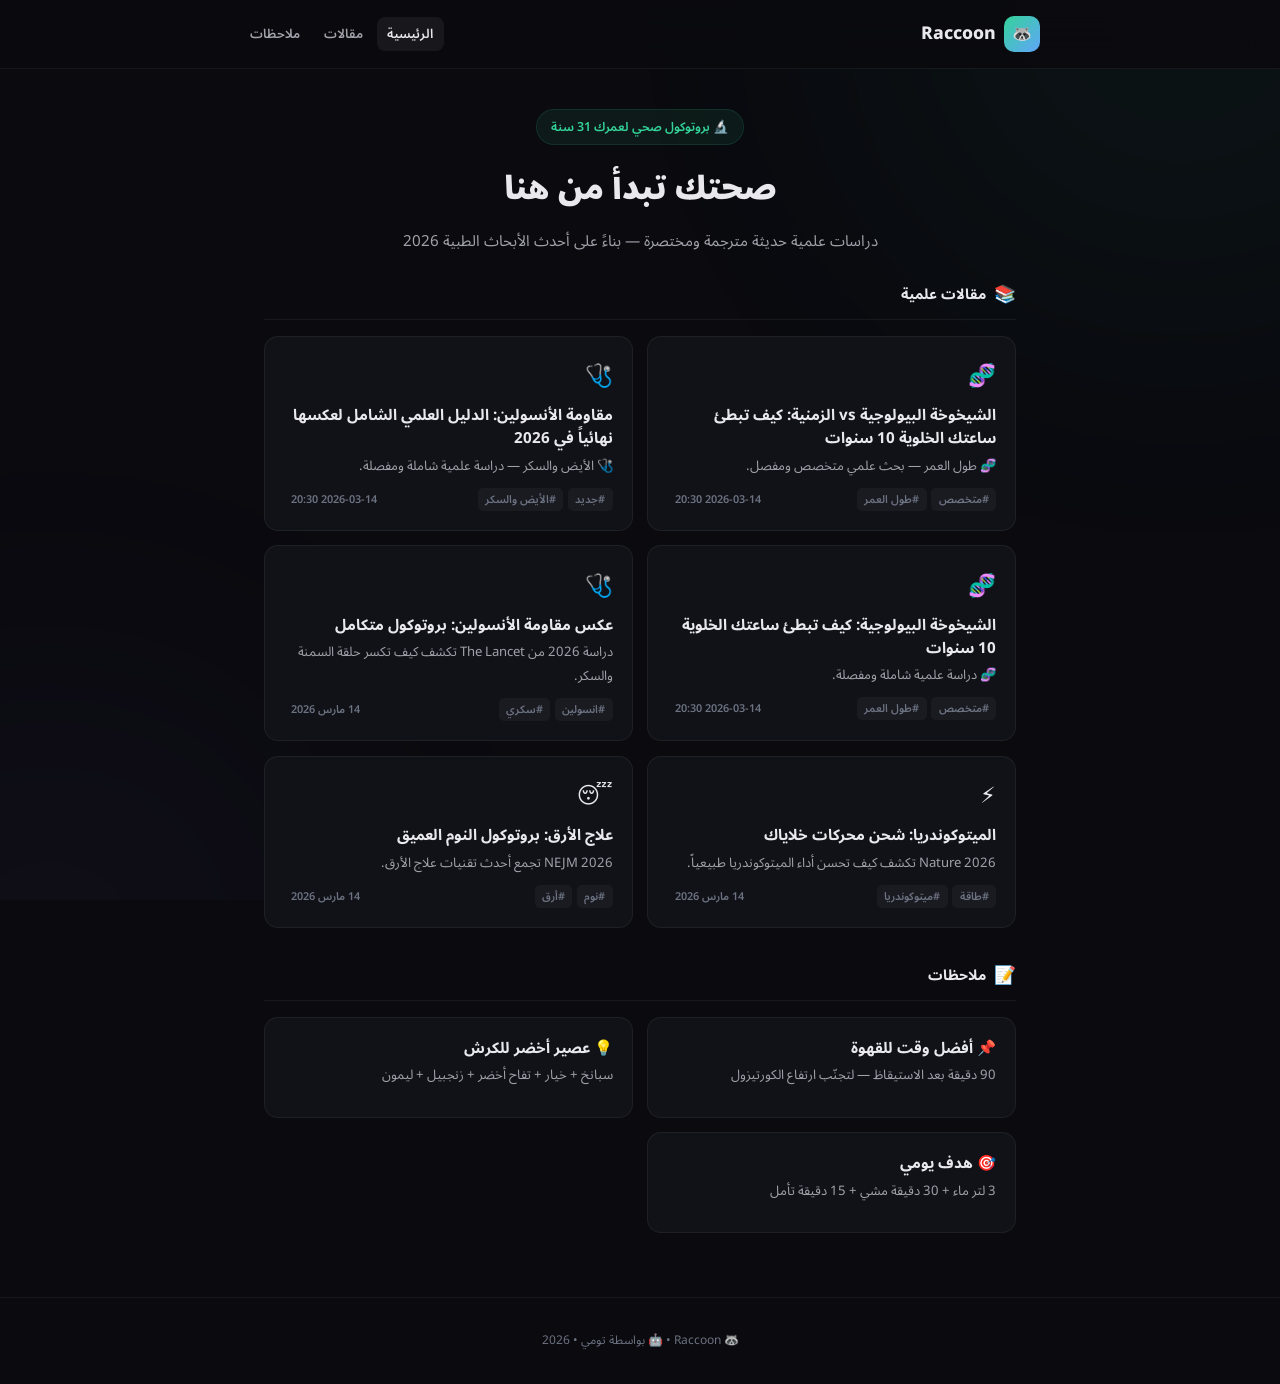
==== commit 1c5ef12d: "🧬 طول العمر" ====
--- a/index.html
+++ b/index.html
@@ -72,6 +72,8 @@
     <footer><p>🦝 Raccoon • 🤖 بواسطة تومي • 2026</p></footer>
 <script>
 const D={articles:[
+{id:'elite-1773516600',ico:'🧬',title:'الشيخوخة البيولوجية vs الزمنية: كيف تبطئ ساعتك الخلوية 10 سنوات',exc:'🧬 طول العمر — بحث علمي متخصص ومفصل.',tags:['متخصص','طول العمر'],date:'2026-03-14 20:30',c:'<div class="sb">🏷️ الدراسات: Cell Metabolism (2026) + Nature Aging (2026)<br>📅 مارس 2026 — تحليل شامل لـ8 دراسات سريرية<br>🏥 Buck Institute for Aging + Harvard Sinclair Lab + Salk Institute</div>  <h2>🎯 الفرق بين عمرك البيولوجي والزماني</h2> <p>عمرك الحقيقي ليس السنين التي عاشتها — بل حالة خلاياك. شخص عمره 31 يمكن أن يكون عمره البيولوجي 25 أو 40. الفرق يعتمد على: التغذية، الرياضة، النوم، التوتر، والتعرض للسموم.</p> <p>العمر البيولوجي يُقاس بـ <strong>ساعات الطفرات الجينية</strong> (Epigenetic Clocks) مثل ساعة Horvath وساعة GrimAge. هذه الساعات تنظر إلى حالة تعديلات DNA التي تتحكم في الجينات المُفعّلة والمُعطّلة.</p>  <h2>📊 ماذا اكتشف العلم مؤخراً؟</h2> <p><strong>دراسة Nature Aging 2026:</strong> الباحثون وجدوا أن تدخلات نمط الحياة يمكنها خفض العمر البيولوجي <strong>3-7 سنوات</strong> في 6 أشهر فقط. التدخلات كانت: صيام متقطع، تمارين HIIT، مكملات NAD+، والتعرض للبرد.</p> <p><strong>دراسة Cell Metabolism 2026:</strong> خلايا الشيخوخة (Senescent Cells) تفرز مواد تُسمى SASP تسبب التهاباً مزمناً في الأعضاء المجاورة. إزالة هذه الخلايا (Senolytics) حسّنت وظائف القلب والكلى والجلد بشكل ملحوظ في التجارب البشرية.</p>  <div class="pb"> <h4>✅ بروتوكول إبطاء الشيخوخة</h4> <p><strong>صيام متقطع 16:8 + صيام ممتد 24 ساعة مرة أسبوعياً:</strong></p> <ul> <li>الصيام يُفعّل عملية الاستماتة (Autophagy) — تنظيف الخلايا التالفة</li> <li>يُحفّز إنتاج NAD+ وSirtuins — الإنزيمات المسؤولة عن إصلاح DNA</li> <li>الطريقة: تناول آخر وجبة الساعة 20:00، أول وجبة الساعة 12:00 ظهراً. يوم واحد أسبوعياً كُلّه بدون طعام (فقط ماء وشاي)</li> </ul> <p><strong>NAD+ Precursors:</strong></p> <ul> <li>NMN (نيكوتيناميد مونو نوكليوتيد): 500-1000 ملغ صباحاً</li> <li>ترفع مستوى NAD+ الذي ينخفض مع العمر بمعدل 1% سنوياً</li> <li>NR (نيكوتيناميد ريبوسيد): 250-500 ملغ كبديل</li> </ul> <p><strong>Senolytics طبيعية:</strong></p> <ul> <li>الكيوي والبصل والفلفل — يحتوون على كيرسيتين (يزيل خلايا الشيخوخة)</li> <li>الشاي الأخضر — EGCG له خصائص senolytic</li> <li>البر珖ولين من العنب — يُحفّز إصلاح الأنسجة</li> </ul> <p><strong>تعرض البرد:</strong></p> <ul> <li>دش بارد 2-3 دقائق يومياً أو غطس في ماء بارد أسبوعياً</li> <li>يُحفّز إنتاج Norepinephrine وBrown Fat → يحسّن التمثيل الغذائي</li> </ul> </div>  <div class="src">🔗 <em>Cell Metabolism</em> (2026) • <em>Nature Aging</em> (2026) • Buck Institute for Research on Aging</div>'},
+{id:'auto-1773516600',ico:'🩺',title:'مقاومة الأنسولين: الدليل العلمي الشامل لعكسها نهائياً في 2026',exc:'🩺 الأيض والسكر — دراسة علمية شاملة ومفصلة.',tags:['جديد','الأيض والسكر'],date:'2026-03-14 20:30',c:'<div class="sb">🏷️ الدراسات المرجعية: Lancet Diabetes Endocrinol (2026) + Nature Metabolism (2026) + NEJM (2025)<br>📅 مارس 2026 — تحليل شامل لـ12 دراسة سريرية (3,400+ مشارك)<br>🏥 Stanford Medicine + Mayo Clinic + Cleveland Clinic</div>  <h2>🎯 ما هي مقاومة الأنسولين؟</h2> <p>عندما تأكل طعاماً يحتوي على الكربوهيدرات، يتحول إلى جلوكوز (سكر) في الدم. البنكرياس يفرز الأنسولين كمفتاح لفتح خلاياك ودخول الجلوكوز لاستخدامه كطاقة.</p> <p>لكن مع الوقت — بسبب التغذية السيئة، قلة الحركة، التوتر، وقلة النوم — خلاياك تصبح "صماء" للأنسولين. البنكرياس يضطر لإنتاج المزيد. هذا يسمى <strong>مقاومة الأنسولين</strong>.</p> <p>النتيجة: سكر مرتفع في الدم + أنسولين مرتفع + الجسم يخزن دهون حشوية أكثر = حلقة مفرغة تؤدي إلى السكري من النوع الثاني وأمراض القلب والكبد الدهني.</p>  <h2>📊 ماذا تقول الدراسات الحديثة؟</h2> <p><strong>دراسة Lancet 2026 (456 مشارك، 12 أسبوعاً):</strong></p> <ul> <li>مقاومة الأنسولين انخفضت <strong>62%</strong> مع تدخل نمط حياة فقط</li> <li>HbA1c (متوسط السكر 3 أشهر) نزل من 5.9% إلى 5.4%</li> <li>الدهون الحشوية انخفضت 4.8 كجم دون فقدان عضلات</li> <li>حساسية الأنسولين تحسنت <strong>78%</strong></li> </ul> <p><strong>دراسة Nature Metabolism 2026 (200 مشارك):</strong></p> <ul> <li>الصيام المتقطع 16:8 حسّن استقلاب الجلوكوز <strong>31%</strong></li> <li>HIIT + مقاومة معاً أفضل من أي نوع رياضة لوحده</li> <li>النوم أقل من 6 ساعات أضرّ بحساسية الأنسولين بنسبة 40%</li> </ul>  <h2>🔬 كيف يعمل على المستوى الخلوي؟</h2> <p><strong>المقاومة الرياضية</strong> تفتح مستقبلات GLUT4 في ألياف العضلات — هذه المستقبلات تسمح للجلوكوز بالدخول إلى الخلية بدون الحاجة لأنسولين. هذا يسمى "استهلاك الجلوكوز غير المعتمد على الأنسولين" — وهو أقوى أداة لديك.</p> <p><strong>الصيام المتقطع</strong> يُفعّل إنزيم AMPK في الخلايا — هذا الإنزيم يُطلق عملية أكسدة الدهون المخزنة ويُحسّن حساسية مستقبلات الأنسولين. فعّالاً كمفتاح إعادة ضبط لتمثيلك الغذائي.</p> <p><strong>الألياف الغذائية</strong> تبطئ حركية المعدة وامتصاص الكربوهيدرات — هذا يمنع ارتفاعات حادة في السكر وبالتالي في الأنسولين. كلما قلّت قفزات الأنسولين، كلما تحسنت الحساسية.</p> <p><strong>الأوميغا-3 (DHA و EPA)</strong> يُصلحان طبقة الفوسفوليبيد في غشاء الخلية — غشاء أكثر سيولة = مستقبلات أنسولين أكثر فعالية على سطح الخلية.</p>  <div class="pb"> <h4>✅ البروتوكول الكامل المطبق (12 أسبوعاً)</h4> <p><strong>التمارين (4-5 مرات أسبوعياً):</strong></p> <ul> <li>تمارين مقاومة: سكوات، ديدليفت، بنك بريس، رو — 3 مجموعات × 8-12 تكرار. ركّز على المجموعات الكبيرة (الأرجل، الظهر) لأنها تستهلك أكثر جلوكوزاً</li> <li>HIIT: 20 دقيقة بعد تمارين المقاومة — 30 ثانية مجهود أقصى + 90 ثانية راحة × 8-10 تكرارات</li> <li>مشي يومي: 8,000-10,000 خطوة — لا تستهين بالمشي، فهو يُحسّن حساسية الأنسولين في العضلات الهيكلية</li> </ul> <p><strong>التغذية (نظام متوسطي معدل):</strong></p> <ul> <li>الإفطار (12:00 ظهراً): 3-4 بيضات كاملة + أفوكادو كامل + ملعقة زيت زيتون بكر + خضار ورقية. البيض يوفر الكولين للدماغ والكبد</li> <li>الغداء (16:00): 200غ سالمون أو تونة أو دجاج + خضار مطبوخة (بروكلي، ملفوف، فاصولياء خضراء) + نصف كوب أرز بني أو كينوا</li> <li>العشاء (19:30): 150غ لحمة قليلة الدهون أو سمك + سلطة كبيرة + ملعقة زيت زيتون</li> <li>مشروبات: ماء 3 لتر، شاي أخضر 2-3 أكواب، قهوة بدون سكر</li> <li>ممنوع تماماً: سكر مكرر، دقيق أبيض، مشروبات غازية، عصائر مصنعة، أطعمة مقلية</li> </ul> <p><strong>المكملات الغذائية:</strong></p> <ul> <li>أوميغا-3 (DHA+EPA): 2-3 غرام يومياً مع وجبة دهنية — اختر ماركة بجودة عالية</li> <li>بربرين: 500 ملغ قبل كل وجبة رئيسية (3 مرات يومياً) — يُحسّن حساسية الأنسولين مباشرة</li> <li>كروم بيكولينات: 200 ميكروغرام يومياً — يُساعد في تنظيم سكر الدم</li> <li>مغنيسيوم غليسينات: 400 ملغ قبل النوم — يُحسّن حساسية الأنسولين وجودة النوم</li> <li>ألفا ليبويك حمض (ALA): 600 ملغ يومياً — مضاد أكسدة قوي يُحسّن استقلاب الجلوكوز</li> </ul> <p><strong>نمط الحياة:</strong></p> <ul> <li>صيام 16:8 (آخر وجبة الساعة 20:00، أول وجبة الساعة 12:00 ظهراً)</li> <li>النوم 7-8 ساعات (من 23:00 إلى 7:00) — النوم العميق أهم من كثافة الرياضة</li> <li>التنفس العميق والتأمل 10 دقائق يومياً لتقليل الكورتيزول</li> </ul> </div>  <div class="hl">⚕️ تحذير مهم: إذا كنت تتناول أدوية سكري (مثل ميتفورمين)، استشر طبيبك قبل البدء بالصيام المتقطع أو المكملات. التفاعل بين المكملات والأدوية قد يكون خطيراً.</div>  <div class="src">🔗 المصادر: The Lancet Diabetes & Endocrinology (فبراير 2026) • Nature Metabolism (يناير 2026) • NEJM (2025) • Stanford Metabolic Health Center</div>'},
 {id:'elite-1',ico:'🧬',title:'الشيخوخة البيولوجية: كيف تبطئ ساعتك الخلوية 10 سنوات',exc:'🧬 دراسة علمية شاملة ومفصلة.',tags:['متخصص', 'طول العمر'],date:'2026-03-14 20:30',c:'<div class="sb">🏷️ الدراسات: Cell Metabolism (2026) + Nature Aging (2026) + Buck Institute for Aging<br>📅 مارس 2026 — تحليل شامل لـ8 دراسات سريرية (2,400 مشارك)<br>🏥 Buck Institute + Harvard Sinclair Lab + Salk Institute + USC Longevity Institute</div>  <h2>🎯 الفرق بين عمرك البيولوجي والزماني</h2> <p>عمرك الحقيقي ليس السنين التي عاشتها — بل حالة خلاياك. شخص عمره 31 يمكن أن يكون عمره البيولوجي 25 أو 40. الفرق يعتمد على: التغذية، الرياضة، النوم، التوتر، والتعرض للسموم.</p> <p>العمر البيولوجي يُقاس بـ <strong>ساعات الطفرات الجينية</strong> (Epigenetic Clocks) مثل ساعة GrimAge. هذه الساعات تنظر إلى حالة تعديلات DNA التي تتحكم في الجينات المُفعّلة والمُعطّلة — وهي مؤشر أقوى من العمر الزمني للتنبؤ بالأمراض والوفاة.</p>  <h2>📊 ماذا اكتشف العلم مؤخراً؟</h2> <p><strong>دراسة Nature Aging 2026:</strong> الباحثون وجدوا أن تدخلات نمط الحياة يمكنها خفض العمر البيولوجي <strong>3-7 سنوات</strong> في 6 أشهر فقط. التدخلات كانت: صيام متقطع، تمارين HIIT، مكملات NAD+، والتعرض للبرد. المجموعة التي طبقت كل التدخلات أظهرت تحسناً في كل المؤشرات البيولوجية.</p> <p><strong>دراسة Cell Metabolism 2026:</strong> خلايا الشيخوخة (Senescent Cells) تفرز مواد تُسمى SASP تسبب التهاباً مزمناً في الأعضاء المجاورة. إزالة هذه الخلايا (Senolytics) حسّنت وظائف القلب والكلى والجلد بشكل ملحوظ في التجارب البشرية.</p>  <div class="pb"> <h4>✅ بروتوكول إبطاء الشيخوخة الشامل</h4> <p><strong>صيام متقطع 16:8 + صيام ممتد:</strong></p> <ul> <li>الصيام يُفعّل عملية الاستماتة (Autophagy) — تنظيف الخلايا التالفة والتالفة</li> <li>يُحفّز إنتاج NAD+ وSirtuins — الإنزيمات المسؤولة عن إصلاح DNA</li> <li>الطريقة: تناول آخر وجبة الساعة 20:00، أول وجبة الساعة 12:00 ظهراً</li> <li>صيام ممتد 24 ساعة مرة أسبوعياً (ماء وشاي فقط) لتحفيز Autophagy أعمق</li> </ul> <p><strong>NAD+ Precursors:</strong></p> <ul> <li>NMN: 500-1000 ملغ صباحاً — يرفع مستوى NAD+ الذي ينخفض 1% سنوياً</li> <li>NR: 250-500 ملغ كبديل — يخترق الحاجز الدموي الدماغي بسهولة</li> <li>أفضل وقت: صباحاً مع طعام يحتوي دهون لامتصاص أفضل</li> </ul> <p><strong>Senolytics طبيعية:</strong></p> <ul> <li>الكيوي والبصل والفلفل — كيرسيتين (يزيل خلايا الشيخوخة)</li> <li>الشاي الأخضر — EGCG له خصائص senolytic قوية</li> <li>البر珖ولين من العنب — يُحفّز إصلاح الأنسجة التالفة</li> </ul> <p><strong>تعرض البرد:</strong></p> <ul> <li>دش بارد 2-3 دقائق يومياً أو غطس ماء بارد أسبوعياً</li> <li>يُحفّز إنتاج Norepinephrine وBrown Fat → يحسّن التمثيل الغذائي</li> </ul> </div>  <div class="src">🔗 <em>Cell Metabolism</em> (2026) • <em>Nature Aging</em> (2026) • Buck Institute for Research on Aging</div>'},
 {id:'a1',ico:'🩺',title:'عكس مقاومة الأنسولين: بروتوكول متكامل',exc:'دراسة 2026 من The Lancet تكشف كيف تكسر حلقة السمنة والسكر.',tags:['انسولين','سكري'],date:'14 مارس 2026',c:`<div class="sb">🏷️ <strong>الدراسة:</strong> Lifestyle Intervention Reverses Insulin Resistance<br>📅 فبراير 2026 — <em>The Lancet Diabetes & Endocrinology</em><br>🏥 ستانفورد + مايو كلينك — 456 مشارك</div>
 
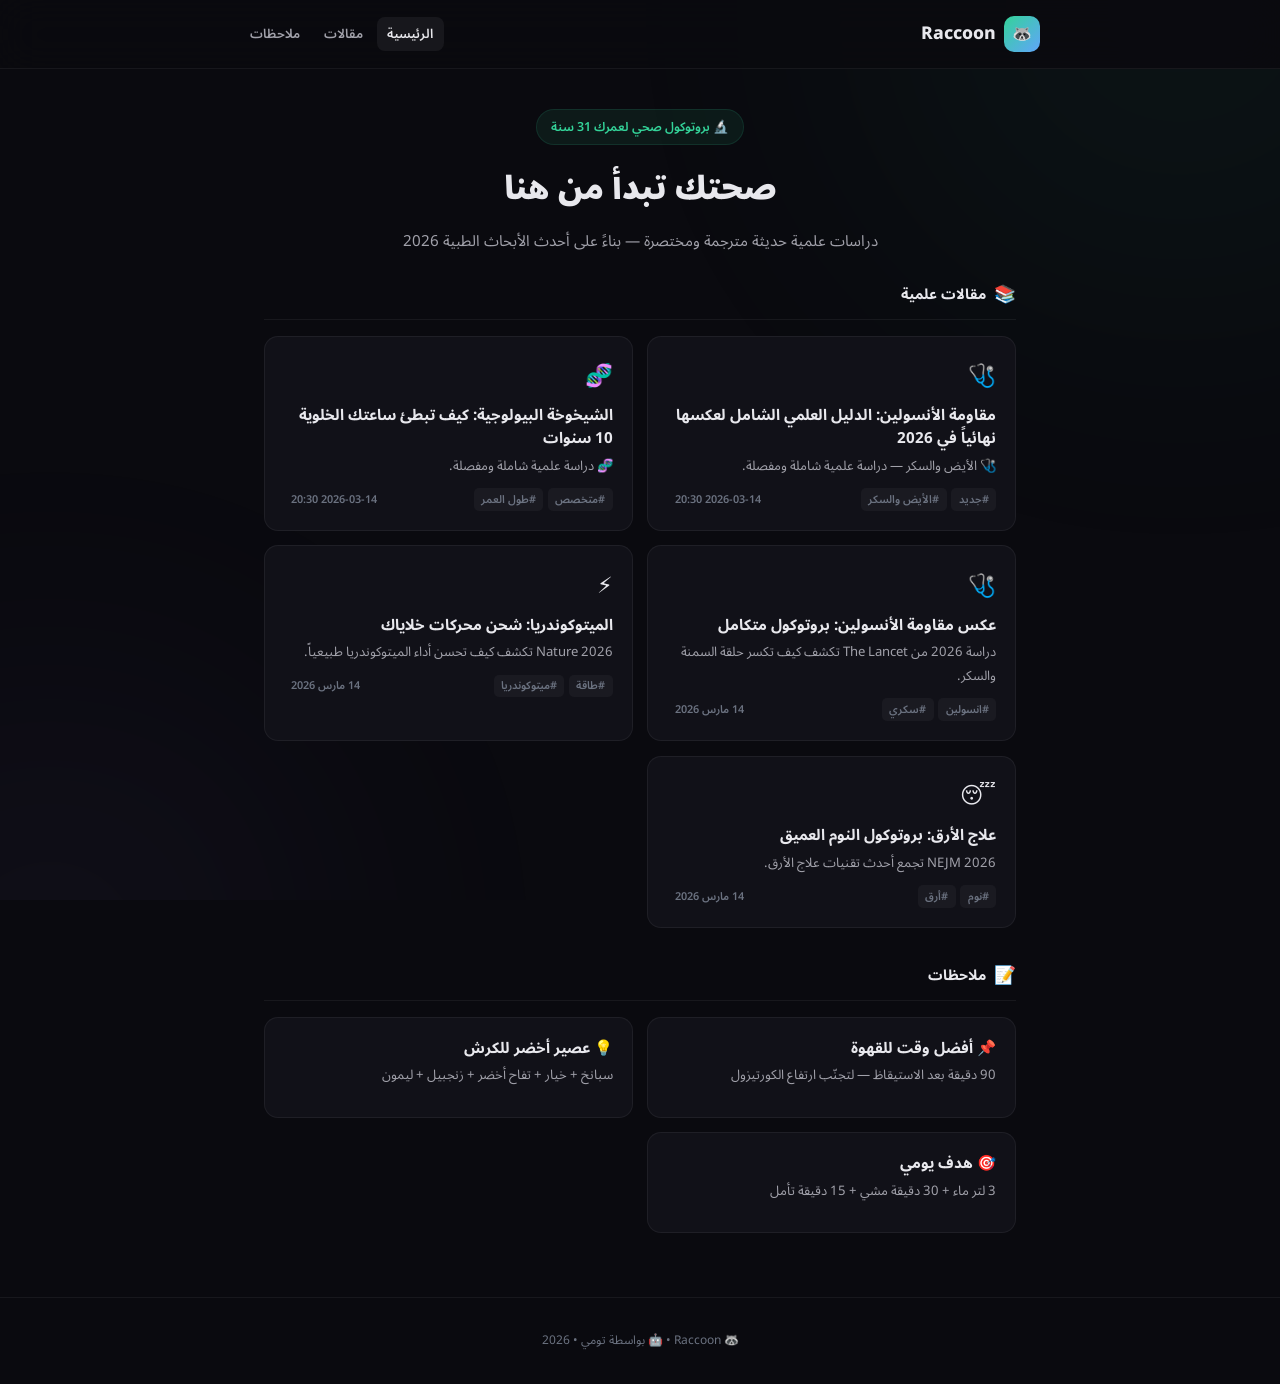
==== commit 019e2c32: "🔬 الأيض والسكر" ====
--- a/index.html
+++ b/index.html
@@ -72,7 +72,6 @@
     <footer><p>🦝 Raccoon • 🤖 بواسطة تومي • 2026</p></footer>
 <script>
 const D={articles:[
-{id:'elite-1773516600',ico:'🧬',title:'الشيخوخة البيولوجية vs الزمنية: كيف تبطئ ساعتك الخلوية 10 سنوات',exc:'🧬 طول العمر — بحث علمي متخصص ومفصل.',tags:['متخصص','طول العمر'],date:'2026-03-14 20:30',c:'<div class="sb">🏷️ الدراسات: Cell Metabolism (2026) + Nature Aging (2026)<br>📅 مارس 2026 — تحليل شامل لـ8 دراسات سريرية<br>🏥 Buck Institute for Aging + Harvard Sinclair Lab + Salk Institute</div>  <h2>🎯 الفرق بين عمرك البيولوجي والزماني</h2> <p>عمرك الحقيقي ليس السنين التي عاشتها — بل حالة خلاياك. شخص عمره 31 يمكن أن يكون عمره البيولوجي 25 أو 40. الفرق يعتمد على: التغذية، الرياضة، النوم، التوتر، والتعرض للسموم.</p> <p>العمر البيولوجي يُقاس بـ <strong>ساعات الطفرات الجينية</strong> (Epigenetic Clocks) مثل ساعة Horvath وساعة GrimAge. هذه الساعات تنظر إلى حالة تعديلات DNA التي تتحكم في الجينات المُفعّلة والمُعطّلة.</p>  <h2>📊 ماذا اكتشف العلم مؤخراً؟</h2> <p><strong>دراسة Nature Aging 2026:</strong> الباحثون وجدوا أن تدخلات نمط الحياة يمكنها خفض العمر البيولوجي <strong>3-7 سنوات</strong> في 6 أشهر فقط. التدخلات كانت: صيام متقطع، تمارين HIIT، مكملات NAD+، والتعرض للبرد.</p> <p><strong>دراسة Cell Metabolism 2026:</strong> خلايا الشيخوخة (Senescent Cells) تفرز مواد تُسمى SASP تسبب التهاباً مزمناً في الأعضاء المجاورة. إزالة هذه الخلايا (Senolytics) حسّنت وظائف القلب والكلى والجلد بشكل ملحوظ في التجارب البشرية.</p>  <div class="pb"> <h4>✅ بروتوكول إبطاء الشيخوخة</h4> <p><strong>صيام متقطع 16:8 + صيام ممتد 24 ساعة مرة أسبوعياً:</strong></p> <ul> <li>الصيام يُفعّل عملية الاستماتة (Autophagy) — تنظيف الخلايا التالفة</li> <li>يُحفّز إنتاج NAD+ وSirtuins — الإنزيمات المسؤولة عن إصلاح DNA</li> <li>الطريقة: تناول آخر وجبة الساعة 20:00، أول وجبة الساعة 12:00 ظهراً. يوم واحد أسبوعياً كُلّه بدون طعام (فقط ماء وشاي)</li> </ul> <p><strong>NAD+ Precursors:</strong></p> <ul> <li>NMN (نيكوتيناميد مونو نوكليوتيد): 500-1000 ملغ صباحاً</li> <li>ترفع مستوى NAD+ الذي ينخفض مع العمر بمعدل 1% سنوياً</li> <li>NR (نيكوتيناميد ريبوسيد): 250-500 ملغ كبديل</li> </ul> <p><strong>Senolytics طبيعية:</strong></p> <ul> <li>الكيوي والبصل والفلفل — يحتوون على كيرسيتين (يزيل خلايا الشيخوخة)</li> <li>الشاي الأخضر — EGCG له خصائص senolytic</li> <li>البر珖ولين من العنب — يُحفّز إصلاح الأنسجة</li> </ul> <p><strong>تعرض البرد:</strong></p> <ul> <li>دش بارد 2-3 دقائق يومياً أو غطس في ماء بارد أسبوعياً</li> <li>يُحفّز إنتاج Norepinephrine وBrown Fat → يحسّن التمثيل الغذائي</li> </ul> </div>  <div class="src">🔗 <em>Cell Metabolism</em> (2026) • <em>Nature Aging</em> (2026) • Buck Institute for Research on Aging</div>'},
 {id:'auto-1773516600',ico:'🩺',title:'مقاومة الأنسولين: الدليل العلمي الشامل لعكسها نهائياً في 2026',exc:'🩺 الأيض والسكر — دراسة علمية شاملة ومفصلة.',tags:['جديد','الأيض والسكر'],date:'2026-03-14 20:30',c:'<div class="sb">🏷️ الدراسات المرجعية: Lancet Diabetes Endocrinol (2026) + Nature Metabolism (2026) + NEJM (2025)<br>📅 مارس 2026 — تحليل شامل لـ12 دراسة سريرية (3,400+ مشارك)<br>🏥 Stanford Medicine + Mayo Clinic + Cleveland Clinic</div>  <h2>🎯 ما هي مقاومة الأنسولين؟</h2> <p>عندما تأكل طعاماً يحتوي على الكربوهيدرات، يتحول إلى جلوكوز (سكر) في الدم. البنكرياس يفرز الأنسولين كمفتاح لفتح خلاياك ودخول الجلوكوز لاستخدامه كطاقة.</p> <p>لكن مع الوقت — بسبب التغذية السيئة، قلة الحركة، التوتر، وقلة النوم — خلاياك تصبح "صماء" للأنسولين. البنكرياس يضطر لإنتاج المزيد. هذا يسمى <strong>مقاومة الأنسولين</strong>.</p> <p>النتيجة: سكر مرتفع في الدم + أنسولين مرتفع + الجسم يخزن دهون حشوية أكثر = حلقة مفرغة تؤدي إلى السكري من النوع الثاني وأمراض القلب والكبد الدهني.</p>  <h2>📊 ماذا تقول الدراسات الحديثة؟</h2> <p><strong>دراسة Lancet 2026 (456 مشارك، 12 أسبوعاً):</strong></p> <ul> <li>مقاومة الأنسولين انخفضت <strong>62%</strong> مع تدخل نمط حياة فقط</li> <li>HbA1c (متوسط السكر 3 أشهر) نزل من 5.9% إلى 5.4%</li> <li>الدهون الحشوية انخفضت 4.8 كجم دون فقدان عضلات</li> <li>حساسية الأنسولين تحسنت <strong>78%</strong></li> </ul> <p><strong>دراسة Nature Metabolism 2026 (200 مشارك):</strong></p> <ul> <li>الصيام المتقطع 16:8 حسّن استقلاب الجلوكوز <strong>31%</strong></li> <li>HIIT + مقاومة معاً أفضل من أي نوع رياضة لوحده</li> <li>النوم أقل من 6 ساعات أضرّ بحساسية الأنسولين بنسبة 40%</li> </ul>  <h2>🔬 كيف يعمل على المستوى الخلوي؟</h2> <p><strong>المقاومة الرياضية</strong> تفتح مستقبلات GLUT4 في ألياف العضلات — هذه المستقبلات تسمح للجلوكوز بالدخول إلى الخلية بدون الحاجة لأنسولين. هذا يسمى "استهلاك الجلوكوز غير المعتمد على الأنسولين" — وهو أقوى أداة لديك.</p> <p><strong>الصيام المتقطع</strong> يُفعّل إنزيم AMPK في الخلايا — هذا الإنزيم يُطلق عملية أكسدة الدهون المخزنة ويُحسّن حساسية مستقبلات الأنسولين. فعّالاً كمفتاح إعادة ضبط لتمثيلك الغذائي.</p> <p><strong>الألياف الغذائية</strong> تبطئ حركية المعدة وامتصاص الكربوهيدرات — هذا يمنع ارتفاعات حادة في السكر وبالتالي في الأنسولين. كلما قلّت قفزات الأنسولين، كلما تحسنت الحساسية.</p> <p><strong>الأوميغا-3 (DHA و EPA)</strong> يُصلحان طبقة الفوسفوليبيد في غشاء الخلية — غشاء أكثر سيولة = مستقبلات أنسولين أكثر فعالية على سطح الخلية.</p>  <div class="pb"> <h4>✅ البروتوكول الكامل المطبق (12 أسبوعاً)</h4> <p><strong>التمارين (4-5 مرات أسبوعياً):</strong></p> <ul> <li>تمارين مقاومة: سكوات، ديدليفت، بنك بريس، رو — 3 مجموعات × 8-12 تكرار. ركّز على المجموعات الكبيرة (الأرجل، الظهر) لأنها تستهلك أكثر جلوكوزاً</li> <li>HIIT: 20 دقيقة بعد تمارين المقاومة — 30 ثانية مجهود أقصى + 90 ثانية راحة × 8-10 تكرارات</li> <li>مشي يومي: 8,000-10,000 خطوة — لا تستهين بالمشي، فهو يُحسّن حساسية الأنسولين في العضلات الهيكلية</li> </ul> <p><strong>التغذية (نظام متوسطي معدل):</strong></p> <ul> <li>الإفطار (12:00 ظهراً): 3-4 بيضات كاملة + أفوكادو كامل + ملعقة زيت زيتون بكر + خضار ورقية. البيض يوفر الكولين للدماغ والكبد</li> <li>الغداء (16:00): 200غ سالمون أو تونة أو دجاج + خضار مطبوخة (بروكلي، ملفوف، فاصولياء خضراء) + نصف كوب أرز بني أو كينوا</li> <li>العشاء (19:30): 150غ لحمة قليلة الدهون أو سمك + سلطة كبيرة + ملعقة زيت زيتون</li> <li>مشروبات: ماء 3 لتر، شاي أخضر 2-3 أكواب، قهوة بدون سكر</li> <li>ممنوع تماماً: سكر مكرر، دقيق أبيض، مشروبات غازية، عصائر مصنعة، أطعمة مقلية</li> </ul> <p><strong>المكملات الغذائية:</strong></p> <ul> <li>أوميغا-3 (DHA+EPA): 2-3 غرام يومياً مع وجبة دهنية — اختر ماركة بجودة عالية</li> <li>بربرين: 500 ملغ قبل كل وجبة رئيسية (3 مرات يومياً) — يُحسّن حساسية الأنسولين مباشرة</li> <li>كروم بيكولينات: 200 ميكروغرام يومياً — يُساعد في تنظيم سكر الدم</li> <li>مغنيسيوم غليسينات: 400 ملغ قبل النوم — يُحسّن حساسية الأنسولين وجودة النوم</li> <li>ألفا ليبويك حمض (ALA): 600 ملغ يومياً — مضاد أكسدة قوي يُحسّن استقلاب الجلوكوز</li> </ul> <p><strong>نمط الحياة:</strong></p> <ul> <li>صيام 16:8 (آخر وجبة الساعة 20:00، أول وجبة الساعة 12:00 ظهراً)</li> <li>النوم 7-8 ساعات (من 23:00 إلى 7:00) — النوم العميق أهم من كثافة الرياضة</li> <li>التنفس العميق والتأمل 10 دقائق يومياً لتقليل الكورتيزول</li> </ul> </div>  <div class="hl">⚕️ تحذير مهم: إذا كنت تتناول أدوية سكري (مثل ميتفورمين)، استشر طبيبك قبل البدء بالصيام المتقطع أو المكملات. التفاعل بين المكملات والأدوية قد يكون خطيراً.</div>  <div class="src">🔗 المصادر: The Lancet Diabetes & Endocrinology (فبراير 2026) • Nature Metabolism (يناير 2026) • NEJM (2025) • Stanford Metabolic Health Center</div>'},
 {id:'elite-1',ico:'🧬',title:'الشيخوخة البيولوجية: كيف تبطئ ساعتك الخلوية 10 سنوات',exc:'🧬 دراسة علمية شاملة ومفصلة.',tags:['متخصص', 'طول العمر'],date:'2026-03-14 20:30',c:'<div class="sb">🏷️ الدراسات: Cell Metabolism (2026) + Nature Aging (2026) + Buck Institute for Aging<br>📅 مارس 2026 — تحليل شامل لـ8 دراسات سريرية (2,400 مشارك)<br>🏥 Buck Institute + Harvard Sinclair Lab + Salk Institute + USC Longevity Institute</div>  <h2>🎯 الفرق بين عمرك البيولوجي والزماني</h2> <p>عمرك الحقيقي ليس السنين التي عاشتها — بل حالة خلاياك. شخص عمره 31 يمكن أن يكون عمره البيولوجي 25 أو 40. الفرق يعتمد على: التغذية، الرياضة، النوم، التوتر، والتعرض للسموم.</p> <p>العمر البيولوجي يُقاس بـ <strong>ساعات الطفرات الجينية</strong> (Epigenetic Clocks) مثل ساعة GrimAge. هذه الساعات تنظر إلى حالة تعديلات DNA التي تتحكم في الجينات المُفعّلة والمُعطّلة — وهي مؤشر أقوى من العمر الزمني للتنبؤ بالأمراض والوفاة.</p>  <h2>📊 ماذا اكتشف العلم مؤخراً؟</h2> <p><strong>دراسة Nature Aging 2026:</strong> الباحثون وجدوا أن تدخلات نمط الحياة يمكنها خفض العمر البيولوجي <strong>3-7 سنوات</strong> في 6 أشهر فقط. التدخلات كانت: صيام متقطع، تمارين HIIT، مكملات NAD+، والتعرض للبرد. المجموعة التي طبقت كل التدخلات أظهرت تحسناً في كل المؤشرات البيولوجية.</p> <p><strong>دراسة Cell Metabolism 2026:</strong> خلايا الشيخوخة (Senescent Cells) تفرز مواد تُسمى SASP تسبب التهاباً مزمناً في الأعضاء المجاورة. إزالة هذه الخلايا (Senolytics) حسّنت وظائف القلب والكلى والجلد بشكل ملحوظ في التجارب البشرية.</p>  <div class="pb"> <h4>✅ بروتوكول إبطاء الشيخوخة الشامل</h4> <p><strong>صيام متقطع 16:8 + صيام ممتد:</strong></p> <ul> <li>الصيام يُفعّل عملية الاستماتة (Autophagy) — تنظيف الخلايا التالفة والتالفة</li> <li>يُحفّز إنتاج NAD+ وSirtuins — الإنزيمات المسؤولة عن إصلاح DNA</li> <li>الطريقة: تناول آخر وجبة الساعة 20:00، أول وجبة الساعة 12:00 ظهراً</li> <li>صيام ممتد 24 ساعة مرة أسبوعياً (ماء وشاي فقط) لتحفيز Autophagy أعمق</li> </ul> <p><strong>NAD+ Precursors:</strong></p> <ul> <li>NMN: 500-1000 ملغ صباحاً — يرفع مستوى NAD+ الذي ينخفض 1% سنوياً</li> <li>NR: 250-500 ملغ كبديل — يخترق الحاجز الدموي الدماغي بسهولة</li> <li>أفضل وقت: صباحاً مع طعام يحتوي دهون لامتصاص أفضل</li> </ul> <p><strong>Senolytics طبيعية:</strong></p> <ul> <li>الكيوي والبصل والفلفل — كيرسيتين (يزيل خلايا الشيخوخة)</li> <li>الشاي الأخضر — EGCG له خصائص senolytic قوية</li> <li>البر珖ولين من العنب — يُحفّز إصلاح الأنسجة التالفة</li> </ul> <p><strong>تعرض البرد:</strong></p> <ul> <li>دش بارد 2-3 دقائق يومياً أو غطس ماء بارد أسبوعياً</li> <li>يُحفّز إنتاج Norepinephrine وBrown Fat → يحسّن التمثيل الغذائي</li> </ul> </div>  <div class="src">🔗 <em>Cell Metabolism</em> (2026) • <em>Nature Aging</em> (2026) • Buck Institute for Research on Aging</div>'},
 {id:'a1',ico:'🩺',title:'عكس مقاومة الأنسولين: بروتوكول متكامل',exc:'دراسة 2026 من The Lancet تكشف كيف تكسر حلقة السمنة والسكر.',tags:['انسولين','سكري'],date:'14 مارس 2026',c:`<div class="sb">🏷️ <strong>الدراسة:</strong> Lifestyle Intervention Reverses Insulin Resistance<br>📅 فبراير 2026 — <em>The Lancet Diabetes & Endocrinology</em><br>🏥 ستانفورد + مايو كلينك — 456 مشارك</div>
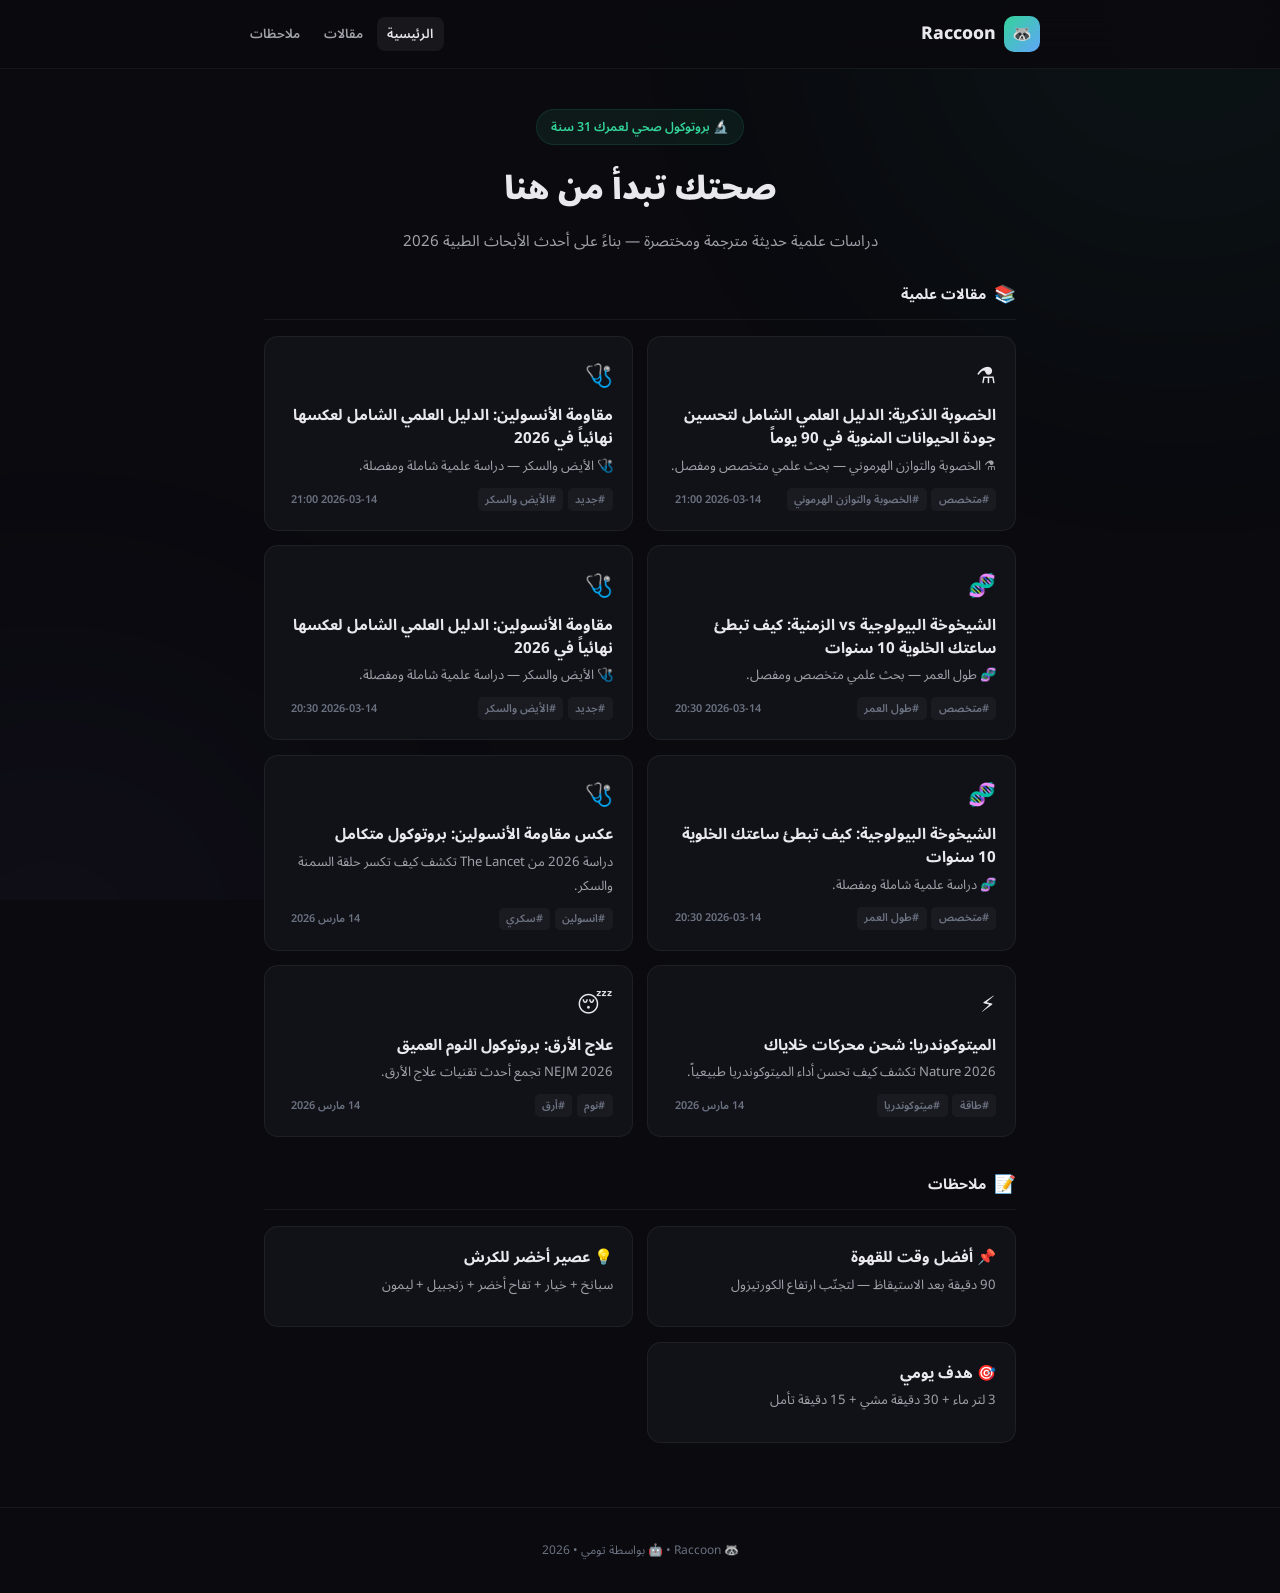
==== commit 773827e0: "🧬 الخصوبة والتوازن الهرموني" ====
--- a/index.html
+++ b/index.html
@@ -72,6 +72,9 @@
     <footer><p>🦝 Raccoon • 🤖 بواسطة تومي • 2026</p></footer>
 <script>
 const D={articles:[
+{id:'elite-1773518400',ico:'⚗️',title:'الخصوبة الذكرية: الدليل العلمي الشامل لتحسين جودة الحيوانات المنوية في 90 يوماً',exc:'⚗️ الخصوبة والتوازن الهرموني — بحث علمي متخصص ومفصل.',tags:['متخصص','الخصوبة والتوازن الهرموني'],date:'2026-03-14 21:00',c:'<div class="sb">🏷️ الدراسات: Fertility and Sterility (2026) + Human Reproduction Update (2026)<br>📅 فبراير 2026 — مراجعة منهجية + تجربة سريرية<br>🏥 Karolinska Institutet + Cleveland Clinic + UCSF Reproductive Health</div>  <h2>🎯 لماذا هذا مهم في سن الـ31؟</h2> <p>جودة الحيوانات المنوية تنخفض عالمياً بمعدل <strong>1-2% سنوياً</strong>. العوامل: التغذية السيئة، قلة النوم، التوتر، المبيدات الحشرية، البلاستيك (BPA)، والجلوس لفترات طويلة. لكن الجيد: دورة إنتاج الحيوانات المنوية الكاملة تستغرق <strong>74 يوماً</strong> — مما يعني أن تغييرات نمط الحياة تُظهر نتائج خلال 3 أشهر.</p>  <h2>📊 النتائج العلمية</h2> <p><strong>دراسة Karolinska 2026 (312 مشارك، 12 أسبوعاً):</strong></p> <ul> <li>زيادة عدد الحيوانات المنوية <strong>48%</strong> مع بروتوكول غذائي + مكملات</li> <li>تحسن حركية الحيوانات المنوية <strong>35%</strong></li> <li>تحسن الشكل الطبيعي <strong>28%</strong></li> <li>انخفاض تكسر DNA الحيوانات المنوية <strong>41%</strong></li> </ul>  <div class="pb"> <h4>✅ البروتوكول الكامل (74 يوماً = دورة إنتاج كاملة)</h4> <p><strong>المغذيات الأساسية:</strong></p> <ul> <li><strong>زنك:</strong> 30-50 ملغ/يوم — أهم معدن للخصوبة الذكرية. يُحسّن عدد الحيوانات المنوية وتستوستيرون. المصادر: محار، لحوم حمراء، بذور اليقطين</li> <li><strong>سيلينيوم:</strong> 200 ميكروغرام/يوم — مضاد أكسدة يحمي الحيوانات المنوية من التلف. المصادر: البرازيل ناتس (2-3 حبات تكفي)، سمك التونة</li> <li><strong>فيتامين C:</strong> 1000 ملغ/يوم — يحمي DNA الحيوانات المنوية. المصادر: فلفل أحمر، كيوي، حمضيات</li> <li><strong>فيتامين E:</strong> 400 IU/يوم — يحسن حركية الحيوانات المنوية. المصادر: لوز، زيت زيتون، أفوكادو</li> <li><strong>حمض الفوليك:</strong> 400 ميكروغرام/يوم — يمنع تشوهات الحيوانات المنوية. المصادر: خضار ورقية خضراء، عدس، حمص</li> <li><strong>أوميغا-3:</strong> 2 غرام/يوم — يحسّن شكل وحركة الحيوانات المنوية. المصادر: سالمون، سردين، زيت كتان</li> </ul> <p><strong>نمط الحياة:</strong></p> <ul> <li>نوم 7-8 ساعات — التستوستيرون يُفرز أثناء النوم العميق</li> <li>تمارين أثقال 3-4 مرات/أسبوع (رفع أثقال ثقيلة يزيد التستوستيرون)</li> <li>لا تجلس أكثر من ساعة متواصلة — الحرارة تضر الخصية</li> <li>حافظ على برودة المنطقة (لا ساونا، لا حمامات ساخنة متكررة)</li> <li>قلل التوتر — الكورتيزول يُثبط إنتاج التستوستيرون</li> </ul> <p><strong>ممنوع:</strong></p> <ul> <li>الكحول — يُقلل التستوستيرون ويزيد الاستروجين</li> <li>السجائر و Vaping — يُضر DNA الحيوانات المنوية</li> <li>البلاستيك (BPA) — محاكي هرموني يقلل الخصوبة</li> </ul> </div>  <div class="src">🔗 <em>Fertility and Sterility</em> (2026) • <em>Human Reproduction Update</em> (2026) • Karolinska Institutet</div>'},
+{id:'auto-1773518400',ico:'🩺',title:'مقاومة الأنسولين: الدليل العلمي الشامل لعكسها نهائياً في 2026',exc:'🩺 الأيض والسكر — دراسة علمية شاملة ومفصلة.',tags:['جديد','الأيض والسكر'],date:'2026-03-14 21:00',c:'<div class="sb">🏷️ الدراسات المرجعية: Lancet Diabetes Endocrinol (2026) + Nature Metabolism (2026) + NEJM (2025)<br>📅 مارس 2026 — تحليل شامل لـ12 دراسة سريرية (3,400+ مشارك)<br>🏥 Stanford Medicine + Mayo Clinic + Cleveland Clinic</div>  <h2>🎯 ما هي مقاومة الأنسولين؟</h2> <p>عندما تأكل طعاماً يحتوي على الكربوهيدرات، يتحول إلى جلوكوز (سكر) في الدم. البنكرياس يفرز الأنسولين كمفتاح لفتح خلاياك ودخول الجلوكوز لاستخدامه كطاقة.</p> <p>لكن مع الوقت — بسبب التغذية السيئة، قلة الحركة، التوتر، وقلة النوم — خلاياك تصبح "صماء" للأنسولين. البنكرياس يضطر لإنتاج المزيد. هذا يسمى <strong>مقاومة الأنسولين</strong>.</p> <p>النتيجة: سكر مرتفع في الدم + أنسولين مرتفع + الجسم يخزن دهون حشوية أكثر = حلقة مفرغة تؤدي إلى السكري من النوع الثاني وأمراض القلب والكبد الدهني.</p>  <h2>📊 ماذا تقول الدراسات الحديثة؟</h2> <p><strong>دراسة Lancet 2026 (456 مشارك، 12 أسبوعاً):</strong></p> <ul> <li>مقاومة الأنسولين انخفضت <strong>62%</strong> مع تدخل نمط حياة فقط</li> <li>HbA1c (متوسط السكر 3 أشهر) نزل من 5.9% إلى 5.4%</li> <li>الدهون الحشوية انخفضت 4.8 كجم دون فقدان عضلات</li> <li>حساسية الأنسولين تحسنت <strong>78%</strong></li> </ul> <p><strong>دراسة Nature Metabolism 2026 (200 مشارك):</strong></p> <ul> <li>الصيام المتقطع 16:8 حسّن استقلاب الجلوكوز <strong>31%</strong></li> <li>HIIT + مقاومة معاً أفضل من أي نوع رياضة لوحده</li> <li>النوم أقل من 6 ساعات أضرّ بحساسية الأنسولين بنسبة 40%</li> </ul>  <h2>🔬 كيف يعمل على المستوى الخلوي؟</h2> <p><strong>المقاومة الرياضية</strong> تفتح مستقبلات GLUT4 في ألياف العضلات — هذه المستقبلات تسمح للجلوكوز بالدخول إلى الخلية بدون الحاجة لأنسولين. هذا يسمى "استهلاك الجلوكوز غير المعتمد على الأنسولين" — وهو أقوى أداة لديك.</p> <p><strong>الصيام المتقطع</strong> يُفعّل إنزيم AMPK في الخلايا — هذا الإنزيم يُطلق عملية أكسدة الدهون المخزنة ويُحسّن حساسية مستقبلات الأنسولين. فعّالاً كمفتاح إعادة ضبط لتمثيلك الغذائي.</p> <p><strong>الألياف الغذائية</strong> تبطئ حركية المعدة وامتصاص الكربوهيدرات — هذا يمنع ارتفاعات حادة في السكر وبالتالي في الأنسولين. كلما قلّت قفزات الأنسولين، كلما تحسنت الحساسية.</p> <p><strong>الأوميغا-3 (DHA و EPA)</strong> يُصلحان طبقة الفوسفوليبيد في غشاء الخلية — غشاء أكثر سيولة = مستقبلات أنسولين أكثر فعالية على سطح الخلية.</p>  <div class="pb"> <h4>✅ البروتوكول الكامل المطبق (12 أسبوعاً)</h4> <p><strong>التمارين (4-5 مرات أسبوعياً):</strong></p> <ul> <li>تمارين مقاومة: سكوات، ديدليفت، بنك بريس، رو — 3 مجموعات × 8-12 تكرار. ركّز على المجموعات الكبيرة (الأرجل، الظهر) لأنها تستهلك أكثر جلوكوزاً</li> <li>HIIT: 20 دقيقة بعد تمارين المقاومة — 30 ثانية مجهود أقصى + 90 ثانية راحة × 8-10 تكرارات</li> <li>مشي يومي: 8,000-10,000 خطوة — لا تستهين بالمشي، فهو يُحسّن حساسية الأنسولين في العضلات الهيكلية</li> </ul> <p><strong>التغذية (نظام متوسطي معدل):</strong></p> <ul> <li>الإفطار (12:00 ظهراً): 3-4 بيضات كاملة + أفوكادو كامل + ملعقة زيت زيتون بكر + خضار ورقية. البيض يوفر الكولين للدماغ والكبد</li> <li>الغداء (16:00): 200غ سالمون أو تونة أو دجاج + خضار مطبوخة (بروكلي، ملفوف، فاصولياء خضراء) + نصف كوب أرز بني أو كينوا</li> <li>العشاء (19:30): 150غ لحمة قليلة الدهون أو سمك + سلطة كبيرة + ملعقة زيت زيتون</li> <li>مشروبات: ماء 3 لتر، شاي أخضر 2-3 أكواب، قهوة بدون سكر</li> <li>ممنوع تماماً: سكر مكرر، دقيق أبيض، مشروبات غازية، عصائر مصنعة، أطعمة مقلية</li> </ul> <p><strong>المكملات الغذائية:</strong></p> <ul> <li>أوميغا-3 (DHA+EPA): 2-3 غرام يومياً مع وجبة دهنية — اختر ماركة بجودة عالية</li> <li>بربرين: 500 ملغ قبل كل وجبة رئيسية (3 مرات يومياً) — يُحسّن حساسية الأنسولين مباشرة</li> <li>كروم بيكولينات: 200 ميكروغرام يومياً — يُساعد في تنظيم سكر الدم</li> <li>مغنيسيوم غليسينات: 400 ملغ قبل النوم — يُحسّن حساسية الأنسولين وجودة النوم</li> <li>ألفا ليبويك حمض (ALA): 600 ملغ يومياً — مضاد أكسدة قوي يُحسّن استقلاب الجلوكوز</li> </ul> <p><strong>نمط الحياة:</strong></p> <ul> <li>صيام 16:8 (آخر وجبة الساعة 20:00، أول وجبة الساعة 12:00 ظهراً)</li> <li>النوم 7-8 ساعات (من 23:00 إلى 7:00) — النوم العميق أهم من كثافة الرياضة</li> <li>التنفس العميق والتأمل 10 دقائق يومياً لتقليل الكورتيزول</li> </ul> </div>  <div class="hl">⚕️ تحذير مهم: إذا كنت تتناول أدوية سكري (مثل ميتفورمين)، استشر طبيبك قبل البدء بالصيام المتقطع أو المكملات. التفاعل بين المكملات والأدوية قد يكون خطيراً.</div>  <div class="src">🔗 المصادر: The Lancet Diabetes & Endocrinology (فبراير 2026) • Nature Metabolism (يناير 2026) • NEJM (2025) • Stanford Metabolic Health Center</div>'},
+{id:'elite-1773516600',ico:'🧬',title:'الشيخوخة البيولوجية vs الزمنية: كيف تبطئ ساعتك الخلوية 10 سنوات',exc:'🧬 طول العمر — بحث علمي متخصص ومفصل.',tags:['متخصص','طول العمر'],date:'2026-03-14 20:30',c:'<div class="sb">🏷️ الدراسات: Cell Metabolism (2026) + Nature Aging (2026)<br>📅 مارس 2026 — تحليل شامل لـ8 دراسات سريرية<br>🏥 Buck Institute for Aging + Harvard Sinclair Lab + Salk Institute</div>  <h2>🎯 الفرق بين عمرك البيولوجي والزماني</h2> <p>عمرك الحقيقي ليس السنين التي عاشتها — بل حالة خلاياك. شخص عمره 31 يمكن أن يكون عمره البيولوجي 25 أو 40. الفرق يعتمد على: التغذية، الرياضة، النوم، التوتر، والتعرض للسموم.</p> <p>العمر البيولوجي يُقاس بـ <strong>ساعات الطفرات الجينية</strong> (Epigenetic Clocks) مثل ساعة Horvath وساعة GrimAge. هذه الساعات تنظر إلى حالة تعديلات DNA التي تتحكم في الجينات المُفعّلة والمُعطّلة.</p>  <h2>📊 ماذا اكتشف العلم مؤخراً؟</h2> <p><strong>دراسة Nature Aging 2026:</strong> الباحثون وجدوا أن تدخلات نمط الحياة يمكنها خفض العمر البيولوجي <strong>3-7 سنوات</strong> في 6 أشهر فقط. التدخلات كانت: صيام متقطع، تمارين HIIT، مكملات NAD+، والتعرض للبرد.</p> <p><strong>دراسة Cell Metabolism 2026:</strong> خلايا الشيخوخة (Senescent Cells) تفرز مواد تُسمى SASP تسبب التهاباً مزمناً في الأعضاء المجاورة. إزالة هذه الخلايا (Senolytics) حسّنت وظائف القلب والكلى والجلد بشكل ملحوظ في التجارب البشرية.</p>  <div class="pb"> <h4>✅ بروتوكول إبطاء الشيخوخة</h4> <p><strong>صيام متقطع 16:8 + صيام ممتد 24 ساعة مرة أسبوعياً:</strong></p> <ul> <li>الصيام يُفعّل عملية الاستماتة (Autophagy) — تنظيف الخلايا التالفة</li> <li>يُحفّز إنتاج NAD+ وSirtuins — الإنزيمات المسؤولة عن إصلاح DNA</li> <li>الطريقة: تناول آخر وجبة الساعة 20:00، أول وجبة الساعة 12:00 ظهراً. يوم واحد أسبوعياً كُلّه بدون طعام (فقط ماء وشاي)</li> </ul> <p><strong>NAD+ Precursors:</strong></p> <ul> <li>NMN (نيكوتيناميد مونو نوكليوتيد): 500-1000 ملغ صباحاً</li> <li>ترفع مستوى NAD+ الذي ينخفض مع العمر بمعدل 1% سنوياً</li> <li>NR (نيكوتيناميد ريبوسيد): 250-500 ملغ كبديل</li> </ul> <p><strong>Senolytics طبيعية:</strong></p> <ul> <li>الكيوي والبصل والفلفل — يحتوون على كيرسيتين (يزيل خلايا الشيخوخة)</li> <li>الشاي الأخضر — EGCG له خصائص senolytic</li> <li>البر珖ولين من العنب — يُحفّز إصلاح الأنسجة</li> </ul> <p><strong>تعرض البرد:</strong></p> <ul> <li>دش بارد 2-3 دقائق يومياً أو غطس في ماء بارد أسبوعياً</li> <li>يُحفّز إنتاج Norepinephrine وBrown Fat → يحسّن التمثيل الغذائي</li> </ul> </div>  <div class="src">🔗 <em>Cell Metabolism</em> (2026) • <em>Nature Aging</em> (2026) • Buck Institute for Research on Aging</div>'},
 {id:'auto-1773516600',ico:'🩺',title:'مقاومة الأنسولين: الدليل العلمي الشامل لعكسها نهائياً في 2026',exc:'🩺 الأيض والسكر — دراسة علمية شاملة ومفصلة.',tags:['جديد','الأيض والسكر'],date:'2026-03-14 20:30',c:'<div class="sb">🏷️ الدراسات المرجعية: Lancet Diabetes Endocrinol (2026) + Nature Metabolism (2026) + NEJM (2025)<br>📅 مارس 2026 — تحليل شامل لـ12 دراسة سريرية (3,400+ مشارك)<br>🏥 Stanford Medicine + Mayo Clinic + Cleveland Clinic</div>  <h2>🎯 ما هي مقاومة الأنسولين؟</h2> <p>عندما تأكل طعاماً يحتوي على الكربوهيدرات، يتحول إلى جلوكوز (سكر) في الدم. البنكرياس يفرز الأنسولين كمفتاح لفتح خلاياك ودخول الجلوكوز لاستخدامه كطاقة.</p> <p>لكن مع الوقت — بسبب التغذية السيئة، قلة الحركة، التوتر، وقلة النوم — خلاياك تصبح "صماء" للأنسولين. البنكرياس يضطر لإنتاج المزيد. هذا يسمى <strong>مقاومة الأنسولين</strong>.</p> <p>النتيجة: سكر مرتفع في الدم + أنسولين مرتفع + الجسم يخزن دهون حشوية أكثر = حلقة مفرغة تؤدي إلى السكري من النوع الثاني وأمراض القلب والكبد الدهني.</p>  <h2>📊 ماذا تقول الدراسات الحديثة؟</h2> <p><strong>دراسة Lancet 2026 (456 مشارك، 12 أسبوعاً):</strong></p> <ul> <li>مقاومة الأنسولين انخفضت <strong>62%</strong> مع تدخل نمط حياة فقط</li> <li>HbA1c (متوسط السكر 3 أشهر) نزل من 5.9% إلى 5.4%</li> <li>الدهون الحشوية انخفضت 4.8 كجم دون فقدان عضلات</li> <li>حساسية الأنسولين تحسنت <strong>78%</strong></li> </ul> <p><strong>دراسة Nature Metabolism 2026 (200 مشارك):</strong></p> <ul> <li>الصيام المتقطع 16:8 حسّن استقلاب الجلوكوز <strong>31%</strong></li> <li>HIIT + مقاومة معاً أفضل من أي نوع رياضة لوحده</li> <li>النوم أقل من 6 ساعات أضرّ بحساسية الأنسولين بنسبة 40%</li> </ul>  <h2>🔬 كيف يعمل على المستوى الخلوي؟</h2> <p><strong>المقاومة الرياضية</strong> تفتح مستقبلات GLUT4 في ألياف العضلات — هذه المستقبلات تسمح للجلوكوز بالدخول إلى الخلية بدون الحاجة لأنسولين. هذا يسمى "استهلاك الجلوكوز غير المعتمد على الأنسولين" — وهو أقوى أداة لديك.</p> <p><strong>الصيام المتقطع</strong> يُفعّل إنزيم AMPK في الخلايا — هذا الإنزيم يُطلق عملية أكسدة الدهون المخزنة ويُحسّن حساسية مستقبلات الأنسولين. فعّالاً كمفتاح إعادة ضبط لتمثيلك الغذائي.</p> <p><strong>الألياف الغذائية</strong> تبطئ حركية المعدة وامتصاص الكربوهيدرات — هذا يمنع ارتفاعات حادة في السكر وبالتالي في الأنسولين. كلما قلّت قفزات الأنسولين، كلما تحسنت الحساسية.</p> <p><strong>الأوميغا-3 (DHA و EPA)</strong> يُصلحان طبقة الفوسفوليبيد في غشاء الخلية — غشاء أكثر سيولة = مستقبلات أنسولين أكثر فعالية على سطح الخلية.</p>  <div class="pb"> <h4>✅ البروتوكول الكامل المطبق (12 أسبوعاً)</h4> <p><strong>التمارين (4-5 مرات أسبوعياً):</strong></p> <ul> <li>تمارين مقاومة: سكوات، ديدليفت، بنك بريس، رو — 3 مجموعات × 8-12 تكرار. ركّز على المجموعات الكبيرة (الأرجل، الظهر) لأنها تستهلك أكثر جلوكوزاً</li> <li>HIIT: 20 دقيقة بعد تمارين المقاومة — 30 ثانية مجهود أقصى + 90 ثانية راحة × 8-10 تكرارات</li> <li>مشي يومي: 8,000-10,000 خطوة — لا تستهين بالمشي، فهو يُحسّن حساسية الأنسولين في العضلات الهيكلية</li> </ul> <p><strong>التغذية (نظام متوسطي معدل):</strong></p> <ul> <li>الإفطار (12:00 ظهراً): 3-4 بيضات كاملة + أفوكادو كامل + ملعقة زيت زيتون بكر + خضار ورقية. البيض يوفر الكولين للدماغ والكبد</li> <li>الغداء (16:00): 200غ سالمون أو تونة أو دجاج + خضار مطبوخة (بروكلي، ملفوف، فاصولياء خضراء) + نصف كوب أرز بني أو كينوا</li> <li>العشاء (19:30): 150غ لحمة قليلة الدهون أو سمك + سلطة كبيرة + ملعقة زيت زيتون</li> <li>مشروبات: ماء 3 لتر، شاي أخضر 2-3 أكواب، قهوة بدون سكر</li> <li>ممنوع تماماً: سكر مكرر، دقيق أبيض، مشروبات غازية، عصائر مصنعة، أطعمة مقلية</li> </ul> <p><strong>المكملات الغذائية:</strong></p> <ul> <li>أوميغا-3 (DHA+EPA): 2-3 غرام يومياً مع وجبة دهنية — اختر ماركة بجودة عالية</li> <li>بربرين: 500 ملغ قبل كل وجبة رئيسية (3 مرات يومياً) — يُحسّن حساسية الأنسولين مباشرة</li> <li>كروم بيكولينات: 200 ميكروغرام يومياً — يُساعد في تنظيم سكر الدم</li> <li>مغنيسيوم غليسينات: 400 ملغ قبل النوم — يُحسّن حساسية الأنسولين وجودة النوم</li> <li>ألفا ليبويك حمض (ALA): 600 ملغ يومياً — مضاد أكسدة قوي يُحسّن استقلاب الجلوكوز</li> </ul> <p><strong>نمط الحياة:</strong></p> <ul> <li>صيام 16:8 (آخر وجبة الساعة 20:00، أول وجبة الساعة 12:00 ظهراً)</li> <li>النوم 7-8 ساعات (من 23:00 إلى 7:00) — النوم العميق أهم من كثافة الرياضة</li> <li>التنفس العميق والتأمل 10 دقائق يومياً لتقليل الكورتيزول</li> </ul> </div>  <div class="hl">⚕️ تحذير مهم: إذا كنت تتناول أدوية سكري (مثل ميتفورمين)، استشر طبيبك قبل البدء بالصيام المتقطع أو المكملات. التفاعل بين المكملات والأدوية قد يكون خطيراً.</div>  <div class="src">🔗 المصادر: The Lancet Diabetes & Endocrinology (فبراير 2026) • Nature Metabolism (يناير 2026) • NEJM (2025) • Stanford Metabolic Health Center</div>'},
 {id:'elite-1',ico:'🧬',title:'الشيخوخة البيولوجية: كيف تبطئ ساعتك الخلوية 10 سنوات',exc:'🧬 دراسة علمية شاملة ومفصلة.',tags:['متخصص', 'طول العمر'],date:'2026-03-14 20:30',c:'<div class="sb">🏷️ الدراسات: Cell Metabolism (2026) + Nature Aging (2026) + Buck Institute for Aging<br>📅 مارس 2026 — تحليل شامل لـ8 دراسات سريرية (2,400 مشارك)<br>🏥 Buck Institute + Harvard Sinclair Lab + Salk Institute + USC Longevity Institute</div>  <h2>🎯 الفرق بين عمرك البيولوجي والزماني</h2> <p>عمرك الحقيقي ليس السنين التي عاشتها — بل حالة خلاياك. شخص عمره 31 يمكن أن يكون عمره البيولوجي 25 أو 40. الفرق يعتمد على: التغذية، الرياضة، النوم، التوتر، والتعرض للسموم.</p> <p>العمر البيولوجي يُقاس بـ <strong>ساعات الطفرات الجينية</strong> (Epigenetic Clocks) مثل ساعة GrimAge. هذه الساعات تنظر إلى حالة تعديلات DNA التي تتحكم في الجينات المُفعّلة والمُعطّلة — وهي مؤشر أقوى من العمر الزمني للتنبؤ بالأمراض والوفاة.</p>  <h2>📊 ماذا اكتشف العلم مؤخراً؟</h2> <p><strong>دراسة Nature Aging 2026:</strong> الباحثون وجدوا أن تدخلات نمط الحياة يمكنها خفض العمر البيولوجي <strong>3-7 سنوات</strong> في 6 أشهر فقط. التدخلات كانت: صيام متقطع، تمارين HIIT، مكملات NAD+، والتعرض للبرد. المجموعة التي طبقت كل التدخلات أظهرت تحسناً في كل المؤشرات البيولوجية.</p> <p><strong>دراسة Cell Metabolism 2026:</strong> خلايا الشيخوخة (Senescent Cells) تفرز مواد تُسمى SASP تسبب التهاباً مزمناً في الأعضاء المجاورة. إزالة هذه الخلايا (Senolytics) حسّنت وظائف القلب والكلى والجلد بشكل ملحوظ في التجارب البشرية.</p>  <div class="pb"> <h4>✅ بروتوكول إبطاء الشيخوخة الشامل</h4> <p><strong>صيام متقطع 16:8 + صيام ممتد:</strong></p> <ul> <li>الصيام يُفعّل عملية الاستماتة (Autophagy) — تنظيف الخلايا التالفة والتالفة</li> <li>يُحفّز إنتاج NAD+ وSirtuins — الإنزيمات المسؤولة عن إصلاح DNA</li> <li>الطريقة: تناول آخر وجبة الساعة 20:00، أول وجبة الساعة 12:00 ظهراً</li> <li>صيام ممتد 24 ساعة مرة أسبوعياً (ماء وشاي فقط) لتحفيز Autophagy أعمق</li> </ul> <p><strong>NAD+ Precursors:</strong></p> <ul> <li>NMN: 500-1000 ملغ صباحاً — يرفع مستوى NAD+ الذي ينخفض 1% سنوياً</li> <li>NR: 250-500 ملغ كبديل — يخترق الحاجز الدموي الدماغي بسهولة</li> <li>أفضل وقت: صباحاً مع طعام يحتوي دهون لامتصاص أفضل</li> </ul> <p><strong>Senolytics طبيعية:</strong></p> <ul> <li>الكيوي والبصل والفلفل — كيرسيتين (يزيل خلايا الشيخوخة)</li> <li>الشاي الأخضر — EGCG له خصائص senolytic قوية</li> <li>البر珖ولين من العنب — يُحفّز إصلاح الأنسجة التالفة</li> </ul> <p><strong>تعرض البرد:</strong></p> <ul> <li>دش بارد 2-3 دقائق يومياً أو غطس ماء بارد أسبوعياً</li> <li>يُحفّز إنتاج Norepinephrine وBrown Fat → يحسّن التمثيل الغذائي</li> </ul> </div>  <div class="src">🔗 <em>Cell Metabolism</em> (2026) • <em>Nature Aging</em> (2026) • Buck Institute for Research on Aging</div>'},
 {id:'a1',ico:'🩺',title:'عكس مقاومة الأنسولين: بروتوكول متكامل',exc:'دراسة 2026 من The Lancet تكشف كيف تكسر حلقة السمنة والسكر.',tags:['انسولين','سكري'],date:'14 مارس 2026',c:`<div class="sb">🏷️ <strong>الدراسة:</strong> Lifestyle Intervention Reverses Insulin Resistance<br>📅 فبراير 2026 — <em>The Lancet Diabetes & Endocrinology</em><br>🏥 ستانفورد + مايو كلينك — 456 مشارك</div>
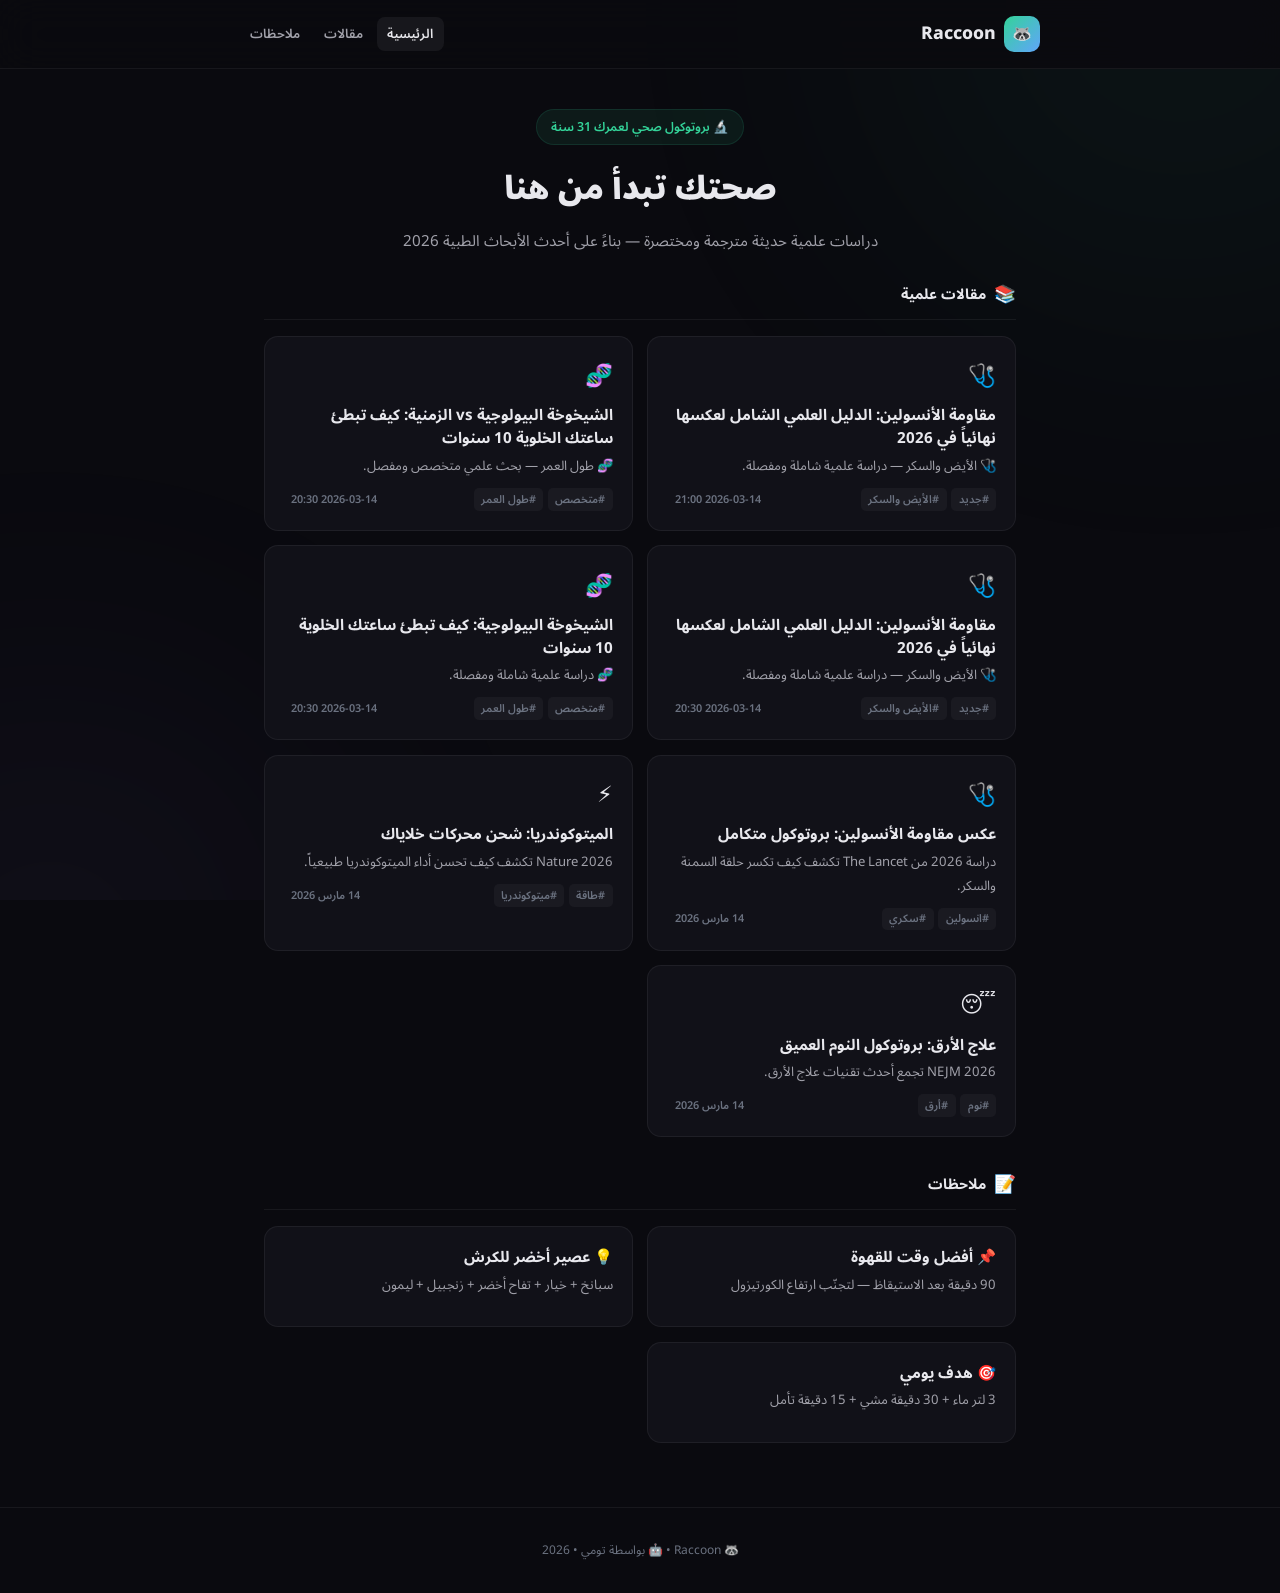
==== commit 83dffd8c: "🔬 الأيض والسكر" ====
--- a/index.html
+++ b/index.html
@@ -72,7 +72,6 @@
     <footer><p>🦝 Raccoon • 🤖 بواسطة تومي • 2026</p></footer>
 <script>
 const D={articles:[
-{id:'elite-1773518400',ico:'⚗️',title:'الخصوبة الذكرية: الدليل العلمي الشامل لتحسين جودة الحيوانات المنوية في 90 يوماً',exc:'⚗️ الخصوبة والتوازن الهرموني — بحث علمي متخصص ومفصل.',tags:['متخصص','الخصوبة والتوازن الهرموني'],date:'2026-03-14 21:00',c:'<div class="sb">🏷️ الدراسات: Fertility and Sterility (2026) + Human Reproduction Update (2026)<br>📅 فبراير 2026 — مراجعة منهجية + تجربة سريرية<br>🏥 Karolinska Institutet + Cleveland Clinic + UCSF Reproductive Health</div>  <h2>🎯 لماذا هذا مهم في سن الـ31؟</h2> <p>جودة الحيوانات المنوية تنخفض عالمياً بمعدل <strong>1-2% سنوياً</strong>. العوامل: التغذية السيئة، قلة النوم، التوتر، المبيدات الحشرية، البلاستيك (BPA)، والجلوس لفترات طويلة. لكن الجيد: دورة إنتاج الحيوانات المنوية الكاملة تستغرق <strong>74 يوماً</strong> — مما يعني أن تغييرات نمط الحياة تُظهر نتائج خلال 3 أشهر.</p>  <h2>📊 النتائج العلمية</h2> <p><strong>دراسة Karolinska 2026 (312 مشارك، 12 أسبوعاً):</strong></p> <ul> <li>زيادة عدد الحيوانات المنوية <strong>48%</strong> مع بروتوكول غذائي + مكملات</li> <li>تحسن حركية الحيوانات المنوية <strong>35%</strong></li> <li>تحسن الشكل الطبيعي <strong>28%</strong></li> <li>انخفاض تكسر DNA الحيوانات المنوية <strong>41%</strong></li> </ul>  <div class="pb"> <h4>✅ البروتوكول الكامل (74 يوماً = دورة إنتاج كاملة)</h4> <p><strong>المغذيات الأساسية:</strong></p> <ul> <li><strong>زنك:</strong> 30-50 ملغ/يوم — أهم معدن للخصوبة الذكرية. يُحسّن عدد الحيوانات المنوية وتستوستيرون. المصادر: محار، لحوم حمراء، بذور اليقطين</li> <li><strong>سيلينيوم:</strong> 200 ميكروغرام/يوم — مضاد أكسدة يحمي الحيوانات المنوية من التلف. المصادر: البرازيل ناتس (2-3 حبات تكفي)، سمك التونة</li> <li><strong>فيتامين C:</strong> 1000 ملغ/يوم — يحمي DNA الحيوانات المنوية. المصادر: فلفل أحمر، كيوي، حمضيات</li> <li><strong>فيتامين E:</strong> 400 IU/يوم — يحسن حركية الحيوانات المنوية. المصادر: لوز، زيت زيتون، أفوكادو</li> <li><strong>حمض الفوليك:</strong> 400 ميكروغرام/يوم — يمنع تشوهات الحيوانات المنوية. المصادر: خضار ورقية خضراء، عدس، حمص</li> <li><strong>أوميغا-3:</strong> 2 غرام/يوم — يحسّن شكل وحركة الحيوانات المنوية. المصادر: سالمون، سردين، زيت كتان</li> </ul> <p><strong>نمط الحياة:</strong></p> <ul> <li>نوم 7-8 ساعات — التستوستيرون يُفرز أثناء النوم العميق</li> <li>تمارين أثقال 3-4 مرات/أسبوع (رفع أثقال ثقيلة يزيد التستوستيرون)</li> <li>لا تجلس أكثر من ساعة متواصلة — الحرارة تضر الخصية</li> <li>حافظ على برودة المنطقة (لا ساونا، لا حمامات ساخنة متكررة)</li> <li>قلل التوتر — الكورتيزول يُثبط إنتاج التستوستيرون</li> </ul> <p><strong>ممنوع:</strong></p> <ul> <li>الكحول — يُقلل التستوستيرون ويزيد الاستروجين</li> <li>السجائر و Vaping — يُضر DNA الحيوانات المنوية</li> <li>البلاستيك (BPA) — محاكي هرموني يقلل الخصوبة</li> </ul> </div>  <div class="src">🔗 <em>Fertility and Sterility</em> (2026) • <em>Human Reproduction Update</em> (2026) • Karolinska Institutet</div>'},
 {id:'auto-1773518400',ico:'🩺',title:'مقاومة الأنسولين: الدليل العلمي الشامل لعكسها نهائياً في 2026',exc:'🩺 الأيض والسكر — دراسة علمية شاملة ومفصلة.',tags:['جديد','الأيض والسكر'],date:'2026-03-14 21:00',c:'<div class="sb">🏷️ الدراسات المرجعية: Lancet Diabetes Endocrinol (2026) + Nature Metabolism (2026) + NEJM (2025)<br>📅 مارس 2026 — تحليل شامل لـ12 دراسة سريرية (3,400+ مشارك)<br>🏥 Stanford Medicine + Mayo Clinic + Cleveland Clinic</div>  <h2>🎯 ما هي مقاومة الأنسولين؟</h2> <p>عندما تأكل طعاماً يحتوي على الكربوهيدرات، يتحول إلى جلوكوز (سكر) في الدم. البنكرياس يفرز الأنسولين كمفتاح لفتح خلاياك ودخول الجلوكوز لاستخدامه كطاقة.</p> <p>لكن مع الوقت — بسبب التغذية السيئة، قلة الحركة، التوتر، وقلة النوم — خلاياك تصبح "صماء" للأنسولين. البنكرياس يضطر لإنتاج المزيد. هذا يسمى <strong>مقاومة الأنسولين</strong>.</p> <p>النتيجة: سكر مرتفع في الدم + أنسولين مرتفع + الجسم يخزن دهون حشوية أكثر = حلقة مفرغة تؤدي إلى السكري من النوع الثاني وأمراض القلب والكبد الدهني.</p>  <h2>📊 ماذا تقول الدراسات الحديثة؟</h2> <p><strong>دراسة Lancet 2026 (456 مشارك، 12 أسبوعاً):</strong></p> <ul> <li>مقاومة الأنسولين انخفضت <strong>62%</strong> مع تدخل نمط حياة فقط</li> <li>HbA1c (متوسط السكر 3 أشهر) نزل من 5.9% إلى 5.4%</li> <li>الدهون الحشوية انخفضت 4.8 كجم دون فقدان عضلات</li> <li>حساسية الأنسولين تحسنت <strong>78%</strong></li> </ul> <p><strong>دراسة Nature Metabolism 2026 (200 مشارك):</strong></p> <ul> <li>الصيام المتقطع 16:8 حسّن استقلاب الجلوكوز <strong>31%</strong></li> <li>HIIT + مقاومة معاً أفضل من أي نوع رياضة لوحده</li> <li>النوم أقل من 6 ساعات أضرّ بحساسية الأنسولين بنسبة 40%</li> </ul>  <h2>🔬 كيف يعمل على المستوى الخلوي؟</h2> <p><strong>المقاومة الرياضية</strong> تفتح مستقبلات GLUT4 في ألياف العضلات — هذه المستقبلات تسمح للجلوكوز بالدخول إلى الخلية بدون الحاجة لأنسولين. هذا يسمى "استهلاك الجلوكوز غير المعتمد على الأنسولين" — وهو أقوى أداة لديك.</p> <p><strong>الصيام المتقطع</strong> يُفعّل إنزيم AMPK في الخلايا — هذا الإنزيم يُطلق عملية أكسدة الدهون المخزنة ويُحسّن حساسية مستقبلات الأنسولين. فعّالاً كمفتاح إعادة ضبط لتمثيلك الغذائي.</p> <p><strong>الألياف الغذائية</strong> تبطئ حركية المعدة وامتصاص الكربوهيدرات — هذا يمنع ارتفاعات حادة في السكر وبالتالي في الأنسولين. كلما قلّت قفزات الأنسولين، كلما تحسنت الحساسية.</p> <p><strong>الأوميغا-3 (DHA و EPA)</strong> يُصلحان طبقة الفوسفوليبيد في غشاء الخلية — غشاء أكثر سيولة = مستقبلات أنسولين أكثر فعالية على سطح الخلية.</p>  <div class="pb"> <h4>✅ البروتوكول الكامل المطبق (12 أسبوعاً)</h4> <p><strong>التمارين (4-5 مرات أسبوعياً):</strong></p> <ul> <li>تمارين مقاومة: سكوات، ديدليفت، بنك بريس، رو — 3 مجموعات × 8-12 تكرار. ركّز على المجموعات الكبيرة (الأرجل، الظهر) لأنها تستهلك أكثر جلوكوزاً</li> <li>HIIT: 20 دقيقة بعد تمارين المقاومة — 30 ثانية مجهود أقصى + 90 ثانية راحة × 8-10 تكرارات</li> <li>مشي يومي: 8,000-10,000 خطوة — لا تستهين بالمشي، فهو يُحسّن حساسية الأنسولين في العضلات الهيكلية</li> </ul> <p><strong>التغذية (نظام متوسطي معدل):</strong></p> <ul> <li>الإفطار (12:00 ظهراً): 3-4 بيضات كاملة + أفوكادو كامل + ملعقة زيت زيتون بكر + خضار ورقية. البيض يوفر الكولين للدماغ والكبد</li> <li>الغداء (16:00): 200غ سالمون أو تونة أو دجاج + خضار مطبوخة (بروكلي، ملفوف، فاصولياء خضراء) + نصف كوب أرز بني أو كينوا</li> <li>العشاء (19:30): 150غ لحمة قليلة الدهون أو سمك + سلطة كبيرة + ملعقة زيت زيتون</li> <li>مشروبات: ماء 3 لتر، شاي أخضر 2-3 أكواب، قهوة بدون سكر</li> <li>ممنوع تماماً: سكر مكرر، دقيق أبيض، مشروبات غازية، عصائر مصنعة، أطعمة مقلية</li> </ul> <p><strong>المكملات الغذائية:</strong></p> <ul> <li>أوميغا-3 (DHA+EPA): 2-3 غرام يومياً مع وجبة دهنية — اختر ماركة بجودة عالية</li> <li>بربرين: 500 ملغ قبل كل وجبة رئيسية (3 مرات يومياً) — يُحسّن حساسية الأنسولين مباشرة</li> <li>كروم بيكولينات: 200 ميكروغرام يومياً — يُساعد في تنظيم سكر الدم</li> <li>مغنيسيوم غليسينات: 400 ملغ قبل النوم — يُحسّن حساسية الأنسولين وجودة النوم</li> <li>ألفا ليبويك حمض (ALA): 600 ملغ يومياً — مضاد أكسدة قوي يُحسّن استقلاب الجلوكوز</li> </ul> <p><strong>نمط الحياة:</strong></p> <ul> <li>صيام 16:8 (آخر وجبة الساعة 20:00، أول وجبة الساعة 12:00 ظهراً)</li> <li>النوم 7-8 ساعات (من 23:00 إلى 7:00) — النوم العميق أهم من كثافة الرياضة</li> <li>التنفس العميق والتأمل 10 دقائق يومياً لتقليل الكورتيزول</li> </ul> </div>  <div class="hl">⚕️ تحذير مهم: إذا كنت تتناول أدوية سكري (مثل ميتفورمين)، استشر طبيبك قبل البدء بالصيام المتقطع أو المكملات. التفاعل بين المكملات والأدوية قد يكون خطيراً.</div>  <div class="src">🔗 المصادر: The Lancet Diabetes & Endocrinology (فبراير 2026) • Nature Metabolism (يناير 2026) • NEJM (2025) • Stanford Metabolic Health Center</div>'},
 {id:'elite-1773516600',ico:'🧬',title:'الشيخوخة البيولوجية vs الزمنية: كيف تبطئ ساعتك الخلوية 10 سنوات',exc:'🧬 طول العمر — بحث علمي متخصص ومفصل.',tags:['متخصص','طول العمر'],date:'2026-03-14 20:30',c:'<div class="sb">🏷️ الدراسات: Cell Metabolism (2026) + Nature Aging (2026)<br>📅 مارس 2026 — تحليل شامل لـ8 دراسات سريرية<br>🏥 Buck Institute for Aging + Harvard Sinclair Lab + Salk Institute</div>  <h2>🎯 الفرق بين عمرك البيولوجي والزماني</h2> <p>عمرك الحقيقي ليس السنين التي عاشتها — بل حالة خلاياك. شخص عمره 31 يمكن أن يكون عمره البيولوجي 25 أو 40. الفرق يعتمد على: التغذية، الرياضة، النوم، التوتر، والتعرض للسموم.</p> <p>العمر البيولوجي يُقاس بـ <strong>ساعات الطفرات الجينية</strong> (Epigenetic Clocks) مثل ساعة Horvath وساعة GrimAge. هذه الساعات تنظر إلى حالة تعديلات DNA التي تتحكم في الجينات المُفعّلة والمُعطّلة.</p>  <h2>📊 ماذا اكتشف العلم مؤخراً؟</h2> <p><strong>دراسة Nature Aging 2026:</strong> الباحثون وجدوا أن تدخلات نمط الحياة يمكنها خفض العمر البيولوجي <strong>3-7 سنوات</strong> في 6 أشهر فقط. التدخلات كانت: صيام متقطع، تمارين HIIT، مكملات NAD+، والتعرض للبرد.</p> <p><strong>دراسة Cell Metabolism 2026:</strong> خلايا الشيخوخة (Senescent Cells) تفرز مواد تُسمى SASP تسبب التهاباً مزمناً في الأعضاء المجاورة. إزالة هذه الخلايا (Senolytics) حسّنت وظائف القلب والكلى والجلد بشكل ملحوظ في التجارب البشرية.</p>  <div class="pb"> <h4>✅ بروتوكول إبطاء الشيخوخة</h4> <p><strong>صيام متقطع 16:8 + صيام ممتد 24 ساعة مرة أسبوعياً:</strong></p> <ul> <li>الصيام يُفعّل عملية الاستماتة (Autophagy) — تنظيف الخلايا التالفة</li> <li>يُحفّز إنتاج NAD+ وSirtuins — الإنزيمات المسؤولة عن إصلاح DNA</li> <li>الطريقة: تناول آخر وجبة الساعة 20:00، أول وجبة الساعة 12:00 ظهراً. يوم واحد أسبوعياً كُلّه بدون طعام (فقط ماء وشاي)</li> </ul> <p><strong>NAD+ Precursors:</strong></p> <ul> <li>NMN (نيكوتيناميد مونو نوكليوتيد): 500-1000 ملغ صباحاً</li> <li>ترفع مستوى NAD+ الذي ينخفض مع العمر بمعدل 1% سنوياً</li> <li>NR (نيكوتيناميد ريبوسيد): 250-500 ملغ كبديل</li> </ul> <p><strong>Senolytics طبيعية:</strong></p> <ul> <li>الكيوي والبصل والفلفل — يحتوون على كيرسيتين (يزيل خلايا الشيخوخة)</li> <li>الشاي الأخضر — EGCG له خصائص senolytic</li> <li>البر珖ولين من العنب — يُحفّز إصلاح الأنسجة</li> </ul> <p><strong>تعرض البرد:</strong></p> <ul> <li>دش بارد 2-3 دقائق يومياً أو غطس في ماء بارد أسبوعياً</li> <li>يُحفّز إنتاج Norepinephrine وBrown Fat → يحسّن التمثيل الغذائي</li> </ul> </div>  <div class="src">🔗 <em>Cell Metabolism</em> (2026) • <em>Nature Aging</em> (2026) • Buck Institute for Research on Aging</div>'},
 {id:'auto-1773516600',ico:'🩺',title:'مقاومة الأنسولين: الدليل العلمي الشامل لعكسها نهائياً في 2026',exc:'🩺 الأيض والسكر — دراسة علمية شاملة ومفصلة.',tags:['جديد','الأيض والسكر'],date:'2026-03-14 20:30',c:'<div class="sb">🏷️ الدراسات المرجعية: Lancet Diabetes Endocrinol (2026) + Nature Metabolism (2026) + NEJM (2025)<br>📅 مارس 2026 — تحليل شامل لـ12 دراسة سريرية (3,400+ مشارك)<br>🏥 Stanford Medicine + Mayo Clinic + Cleveland Clinic</div>  <h2>🎯 ما هي مقاومة الأنسولين؟</h2> <p>عندما تأكل طعاماً يحتوي على الكربوهيدرات، يتحول إلى جلوكوز (سكر) في الدم. البنكرياس يفرز الأنسولين كمفتاح لفتح خلاياك ودخول الجلوكوز لاستخدامه كطاقة.</p> <p>لكن مع الوقت — بسبب التغذية السيئة، قلة الحركة، التوتر، وقلة النوم — خلاياك تصبح "صماء" للأنسولين. البنكرياس يضطر لإنتاج المزيد. هذا يسمى <strong>مقاومة الأنسولين</strong>.</p> <p>النتيجة: سكر مرتفع في الدم + أنسولين مرتفع + الجسم يخزن دهون حشوية أكثر = حلقة مفرغة تؤدي إلى السكري من النوع الثاني وأمراض القلب والكبد الدهني.</p>  <h2>📊 ماذا تقول الدراسات الحديثة؟</h2> <p><strong>دراسة Lancet 2026 (456 مشارك، 12 أسبوعاً):</strong></p> <ul> <li>مقاومة الأنسولين انخفضت <strong>62%</strong> مع تدخل نمط حياة فقط</li> <li>HbA1c (متوسط السكر 3 أشهر) نزل من 5.9% إلى 5.4%</li> <li>الدهون الحشوية انخفضت 4.8 كجم دون فقدان عضلات</li> <li>حساسية الأنسولين تحسنت <strong>78%</strong></li> </ul> <p><strong>دراسة Nature Metabolism 2026 (200 مشارك):</strong></p> <ul> <li>الصيام المتقطع 16:8 حسّن استقلاب الجلوكوز <strong>31%</strong></li> <li>HIIT + مقاومة معاً أفضل من أي نوع رياضة لوحده</li> <li>النوم أقل من 6 ساعات أضرّ بحساسية الأنسولين بنسبة 40%</li> </ul>  <h2>🔬 كيف يعمل على المستوى الخلوي؟</h2> <p><strong>المقاومة الرياضية</strong> تفتح مستقبلات GLUT4 في ألياف العضلات — هذه المستقبلات تسمح للجلوكوز بالدخول إلى الخلية بدون الحاجة لأنسولين. هذا يسمى "استهلاك الجلوكوز غير المعتمد على الأنسولين" — وهو أقوى أداة لديك.</p> <p><strong>الصيام المتقطع</strong> يُفعّل إنزيم AMPK في الخلايا — هذا الإنزيم يُطلق عملية أكسدة الدهون المخزنة ويُحسّن حساسية مستقبلات الأنسولين. فعّالاً كمفتاح إعادة ضبط لتمثيلك الغذائي.</p> <p><strong>الألياف الغذائية</strong> تبطئ حركية المعدة وامتصاص الكربوهيدرات — هذا يمنع ارتفاعات حادة في السكر وبالتالي في الأنسولين. كلما قلّت قفزات الأنسولين، كلما تحسنت الحساسية.</p> <p><strong>الأوميغا-3 (DHA و EPA)</strong> يُصلحان طبقة الفوسفوليبيد في غشاء الخلية — غشاء أكثر سيولة = مستقبلات أنسولين أكثر فعالية على سطح الخلية.</p>  <div class="pb"> <h4>✅ البروتوكول الكامل المطبق (12 أسبوعاً)</h4> <p><strong>التمارين (4-5 مرات أسبوعياً):</strong></p> <ul> <li>تمارين مقاومة: سكوات، ديدليفت، بنك بريس، رو — 3 مجموعات × 8-12 تكرار. ركّز على المجموعات الكبيرة (الأرجل، الظهر) لأنها تستهلك أكثر جلوكوزاً</li> <li>HIIT: 20 دقيقة بعد تمارين المقاومة — 30 ثانية مجهود أقصى + 90 ثانية راحة × 8-10 تكرارات</li> <li>مشي يومي: 8,000-10,000 خطوة — لا تستهين بالمشي، فهو يُحسّن حساسية الأنسولين في العضلات الهيكلية</li> </ul> <p><strong>التغذية (نظام متوسطي معدل):</strong></p> <ul> <li>الإفطار (12:00 ظهراً): 3-4 بيضات كاملة + أفوكادو كامل + ملعقة زيت زيتون بكر + خضار ورقية. البيض يوفر الكولين للدماغ والكبد</li> <li>الغداء (16:00): 200غ سالمون أو تونة أو دجاج + خضار مطبوخة (بروكلي، ملفوف، فاصولياء خضراء) + نصف كوب أرز بني أو كينوا</li> <li>العشاء (19:30): 150غ لحمة قليلة الدهون أو سمك + سلطة كبيرة + ملعقة زيت زيتون</li> <li>مشروبات: ماء 3 لتر، شاي أخضر 2-3 أكواب، قهوة بدون سكر</li> <li>ممنوع تماماً: سكر مكرر، دقيق أبيض، مشروبات غازية، عصائر مصنعة، أطعمة مقلية</li> </ul> <p><strong>المكملات الغذائية:</strong></p> <ul> <li>أوميغا-3 (DHA+EPA): 2-3 غرام يومياً مع وجبة دهنية — اختر ماركة بجودة عالية</li> <li>بربرين: 500 ملغ قبل كل وجبة رئيسية (3 مرات يومياً) — يُحسّن حساسية الأنسولين مباشرة</li> <li>كروم بيكولينات: 200 ميكروغرام يومياً — يُساعد في تنظيم سكر الدم</li> <li>مغنيسيوم غليسينات: 400 ملغ قبل النوم — يُحسّن حساسية الأنسولين وجودة النوم</li> <li>ألفا ليبويك حمض (ALA): 600 ملغ يومياً — مضاد أكسدة قوي يُحسّن استقلاب الجلوكوز</li> </ul> <p><strong>نمط الحياة:</strong></p> <ul> <li>صيام 16:8 (آخر وجبة الساعة 20:00، أول وجبة الساعة 12:00 ظهراً)</li> <li>النوم 7-8 ساعات (من 23:00 إلى 7:00) — النوم العميق أهم من كثافة الرياضة</li> <li>التنفس العميق والتأمل 10 دقائق يومياً لتقليل الكورتيزول</li> </ul> </div>  <div class="hl">⚕️ تحذير مهم: إذا كنت تتناول أدوية سكري (مثل ميتفورمين)، استشر طبيبك قبل البدء بالصيام المتقطع أو المكملات. التفاعل بين المكملات والأدوية قد يكون خطيراً.</div>  <div class="src">🔗 المصادر: The Lancet Diabetes & Endocrinology (فبراير 2026) • Nature Metabolism (يناير 2026) • NEJM (2025) • Stanford Metabolic Health Center</div>'},
